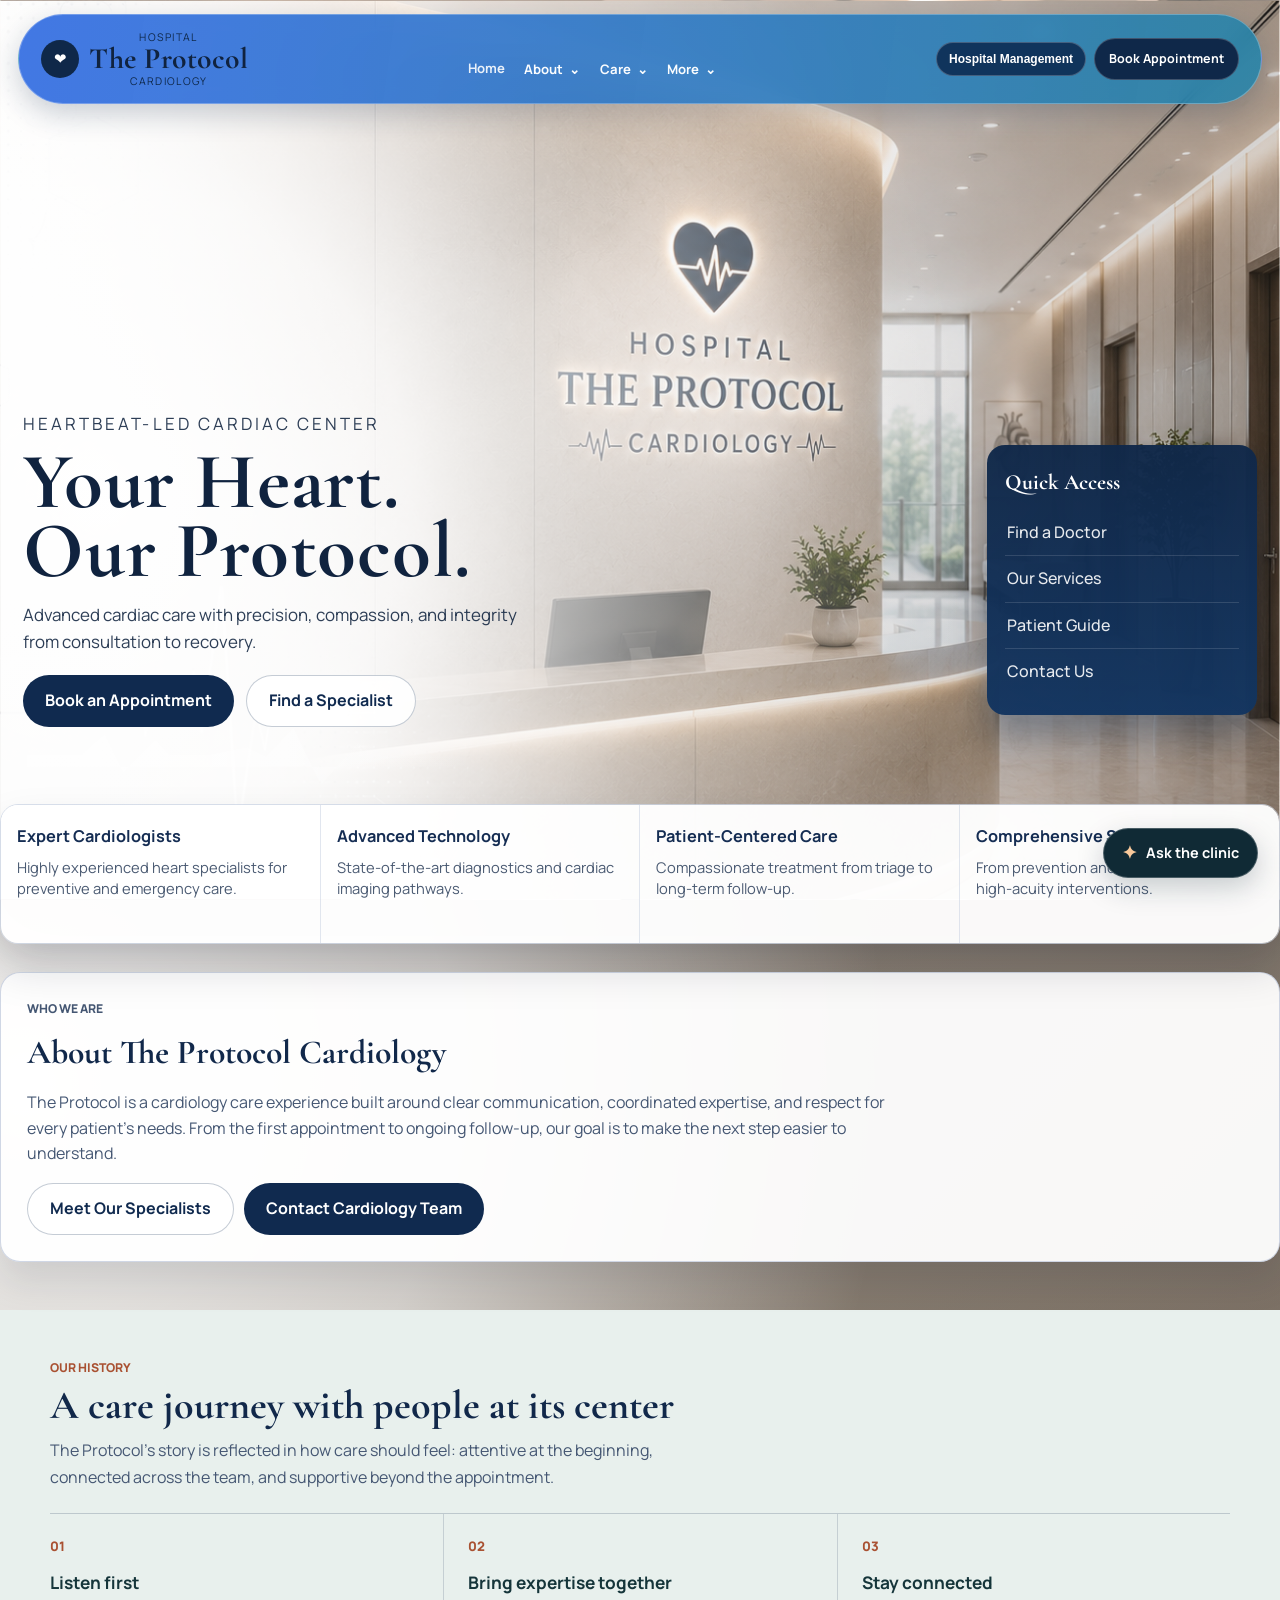
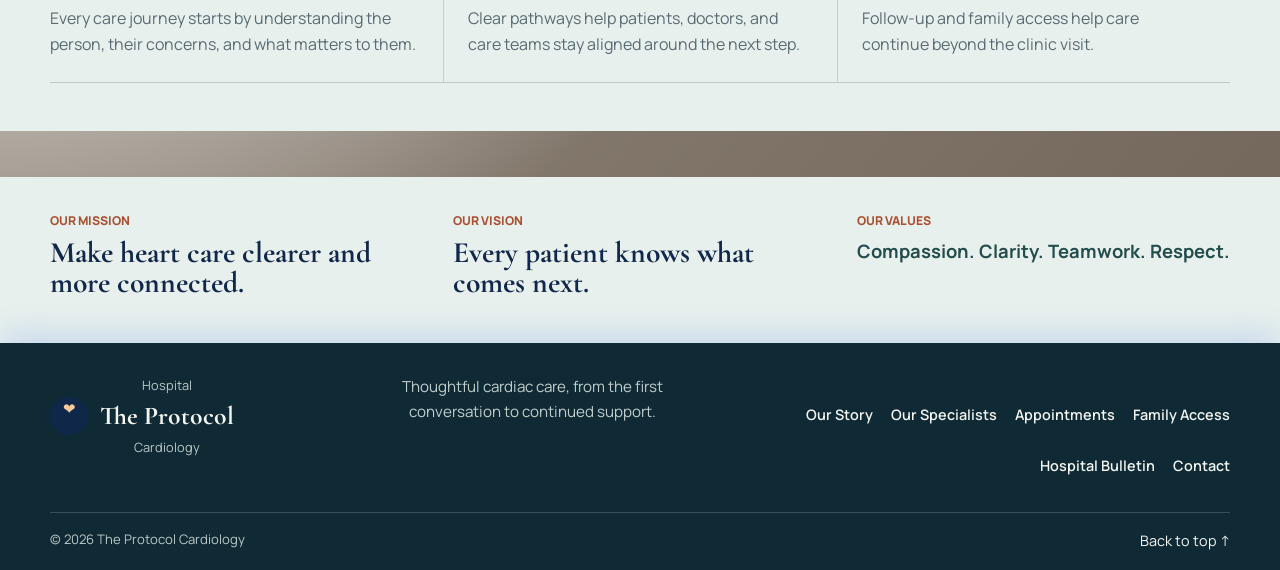
==== src/index.html @ 85d76e2d "Add color band to our history section" ====
<link rel="stylesheet" href="css/styles.css?v=history-band-20261017">
<!DOCTYPE html>
<html lang="en">
<head>
    <meta charset="UTF-8">
    <meta name="viewport" content="width=device-width, initial-scale=1.0">
    <title>The Protocol Hospital</title>
    <link rel="preconnect" href="https://fonts.googleapis.com">
    <link rel="preconnect" href="https://fonts.gstatic.com" crossorigin>
    <link href="https://fonts.googleapis.com/css2?family=Cormorant+Garamond:wght@500;600;700&family=Manrope:wght@400;500;600;700;800&display=swap" rel="stylesheet">
    <link rel="stylesheet" href="css/styles.css?v=compact-home-nav-20261010">
    <script>
        window.__APP_API_BASE__ = 'https://clinic-appoiment-production.up.railway.app/api';
    </script>
    <script src="js/runtime-config.js?v=memorial-popup-only-20260930" defer></script>
    <script src="js/auth.js?v=20260726c" defer></script>
    <script src="js/app.js?v=compact-home-nav-20261010" defer></script>
    <script src="js/faq-chat.js?v=20260928" defer></script>
</head>
<body class="homepage-protocol" id="home">
    <div class="protocol-stage">
        <header class="protocol-nav-shell">
            <div class="protocol-logo-block">
                <div class="protocol-logo-mark">&#10084;</div>
                <div class="protocol-logo-text">
                    <p>Hospital</p>
                    <h1>The Protocol</h1>
                    <span>Cardiology</span>
                </div>
            </div>

            <button class="protocol-menu-toggle" type="button" aria-expanded="false" aria-controls="protocol-primary-nav" aria-label="Open navigation menu">
                <span aria-hidden="true">☰</span>
                <span class="protocol-menu-toggle-label">Menu</span>
            </button>

            <nav id="protocol-primary-nav" class="protocol-top-nav" aria-label="Primary navigation">
                <a href="#home" class="active">Home</a>
                <details class="protocol-nav-group">
                    <summary>About</summary>
                    <div class="protocol-nav-menu">
                        <a href="#protocol-about">About Us</a>
                        <a href="#protocol-history">Our Story</a>
                    </div>
                </details>
                <details class="protocol-nav-group">
                    <summary>Care</summary>
                    <div class="protocol-nav-menu">
                        <a href="#protocol-services">Services</a>
                        <a href="pages/doctors.html">Specialists</a>
                        <a href="pages/appointments.html">Patient Guide</a>
                    </div>
                </details>
                <details class="protocol-nav-group">
                    <summary>More</summary>
                    <div class="protocol-nav-menu">
                        <a href="pages/family-access.html">Family Access</a>
                        <a href="pages/bulletin.html">Hospital Bulletin</a>
                        <a href="pages/organ-donors.html">Organ Donor Tribute</a>
                        <a href="pages/contact.html">Contact Us</a>
                    </div>
                </details>
            </nav>

            <div class="protocol-nav-actions">
                <button type="button" class="protocol-management-btn" data-open-management>Hospital Management</button>
                <a href="pages/appointments.html" class="protocol-appointment-btn">Book Appointment</a>
            </div>
        </header>

        <section class="protocol-hero-shell">
            <div class="protocol-hero-content">
                <p class="protocol-heartline">heartbeat-led cardiac center</p>
                <h2>Your Heart.<br>Our Protocol.</h2>
                <p>Advanced cardiac care with precision, compassion, and integrity from consultation to recovery.</p>
                <div class="protocol-hero-actions">
                    <a href="pages/appointments.html" class="protocol-cta-primary">Book an Appointment</a>
                    <a href="pages/doctors.html" class="protocol-cta-ghost">Find a Specialist</a>
                </div>
            </div>

            <aside class="protocol-quick-access">
                <h3>Quick Access</h3>
                <a href="pages/doctors.html">Find a Doctor</a>
                <a href="#protocol-services">Our Services</a>
                <a href="pages/appointments.html">Patient Guide</a>
                <a href="pages/contact.html">Contact Us</a>
            </aside>
        </section>

        <section id="protocol-services" class="protocol-feature-row">
            <article class="protocol-feature-card reveal-on-scroll" style="--reveal-delay: 0ms;">
                <h3>Expert Cardiologists</h3>
                <p>Highly experienced heart specialists for preventive and emergency care.</p>
            </article>
            <article class="protocol-feature-card reveal-on-scroll" style="--reveal-delay: 90ms;">
                <h3>Advanced Technology</h3>
                <p>State-of-the-art diagnostics and cardiac imaging pathways.</p>
            </article>
            <article class="protocol-feature-card reveal-on-scroll" style="--reveal-delay: 180ms;">
                <h3>Patient-Centered Care</h3>
                <p>Compassionate treatment from triage to long-term follow-up.</p>
            </article>
            <article class="protocol-feature-card reveal-on-scroll" style="--reveal-delay: 270ms;">
                <h3>Comprehensive Services</h3>
                <p>From prevention and clinic reviews to high-acuity interventions.</p>
            </article>
        </section>

        <section id="protocol-about" class="protocol-about-section">
            <div class="protocol-about-card reveal-on-scroll">
                <p class="protocol-section-kicker">Who we are</p>
                <h2>About The Protocol Cardiology</h2>
                <p>The Protocol is a cardiology care experience built around clear communication, coordinated expertise, and respect for every patient's needs. From the first appointment to ongoing follow-up, our goal is to make the next step easier to understand.</p>
                <div class="protocol-about-actions">
                    <a href="pages/doctors.html" class="protocol-cta-ghost">Meet Our Specialists</a>
                    <a href="pages/contact.html" class="protocol-cta-primary">Contact Cardiology Team</a>
                </div>
            </div>
        </section>

        <section id="protocol-history" class="protocol-history-section">
            <div class="protocol-section-heading">
                <p class="protocol-section-kicker">Our history</p>
                <h2>A care journey with people at its center</h2>
                <p>The Protocol's story is reflected in how care should feel: attentive at the beginning, connected across the team, and supportive beyond the appointment.</p>
            </div>
            <div class="protocol-history-grid">
                <article class="protocol-history-step reveal-on-scroll" style="--reveal-delay: 0ms;">
                    <span class="protocol-history-index">01</span>
                    <h3>Listen first</h3>
                    <p>Every care journey starts by understanding the person, their concerns, and what matters to them.</p>
                </article>
                <article class="protocol-history-step reveal-on-scroll" style="--reveal-delay: 100ms;">
                    <span class="protocol-history-index">02</span>
                    <h3>Bring expertise together</h3>
                    <p>Clear pathways help patients, doctors, and care teams stay aligned around the next step.</p>
                </article>
                <article class="protocol-history-step reveal-on-scroll" style="--reveal-delay: 200ms;">
                    <span class="protocol-history-index">03</span>
                    <h3>Stay connected</h3>
                    <p>Follow-up and family access help care continue beyond the clinic visit.</p>
                </article>
            </div>
        </section>

        <section class="protocol-values-section" aria-label="Our mission and values">
            <div class="protocol-value-block">
                <p class="protocol-section-kicker">Our mission</p>
                <h2>Make heart care clearer and more connected.</h2>
            </div>
            <div class="protocol-value-block">
                <p class="protocol-section-kicker">Our vision</p>
                <h2>Every patient knows what comes next.</h2>
            </div>
            <div class="protocol-value-block">
                <p class="protocol-section-kicker">Our values</p>
                <p>Compassion. Clarity. Teamwork. Respect.</p>
            </div>
        </section>

        <footer class="protocol-footer">
            <div class="protocol-footer-main">
                <div class="protocol-footer-brand">
                    <span class="protocol-logo-mark" aria-hidden="true">&#10084;</span>
                    <div>
                        <p>Hospital</p>
                        <strong>The Protocol</strong>
                        <span>Cardiology</span>
                    </div>
                </div>
                <p class="protocol-footer-note">Thoughtful cardiac care, from the first conversation to continued support.</p>
                <nav class="protocol-footer-links" aria-label="Footer navigation">
                    <a href="#protocol-history">Our Story</a>
                    <a href="pages/doctors.html">Our Specialists</a>
                    <a href="pages/appointments.html">Appointments</a>
                    <a href="pages/family-access.html">Family Access</a>
                    <a href="pages/bulletin.html">Hospital Bulletin</a>
                    <a href="pages/contact.html">Contact</a>
                </nav>
            </div>
            <div class="protocol-footer-bottom">
                <span>&copy; 2026 The Protocol Cardiology</span>
                <a href="#home">Back to top ↑</a>
            </div>
        </footer>

        <div id="management-modal" class="protocol-management-modal" aria-hidden="true">
            <div class="protocol-management-backdrop" data-close-management></div>
            <section class="protocol-management-panel" role="dialog" aria-modal="true" aria-labelledby="management-title">
                <button type="button" class="protocol-management-close" data-close-management aria-label="Close management login">×</button>
                <div class="login-box management-login-box">
                    <h2 id="management-title">Hospital Management Access</h2>
                    <p class="subtitle">Doctors, staff, and administrators can securely access the clinical command dashboard.</p>

                    <form id="loginForm">
                        <div class="form-group">
                            <label for="username">Username</label>
                            <input type="text" id="username" name="username" required>
                        </div>

                        <div class="form-group">
                            <label for="password">Password</label>
                            <input type="password" id="password" name="password" required>
                        </div>

                        <button type="submit" class="btn btn-primary">Login</button>
                        <div id="errorMessage" class="error-message"></div>
                    </form>

                    <div class="credentials-panel">
                        <p><strong>Default Credentials:</strong></p>
                        <ul>
                            <li><strong>Doctor:</strong> doctor1 / password123</li>
                            <li><strong>Staff:</strong> staff1 / password123</li>
                            <li><strong>Admin:</strong> admin / password123</li>
                            <li><strong>Patient:</strong> patient1 / password123</li>
                        </ul>
                    </div>

                </div>
            </section>
        </div>

        <div id="login-success-overlay" class="login-success-overlay">
            <div class="success-card">
                <div class="success-icon">✓</div>
                <h2 class="success-title">Success!</h2>
                <p class="success-subtitle">Preparing your dashboard...</p>
            </div>
        </div>
    </div>
    <div class="faq-chat" id="faq-chat">
        <section class="faq-chat-panel" id="faq-chat-panel" aria-label="The Protocol FAQ assistant" hidden>
            <header class="faq-chat-header">
                <div>
                    <p class="faq-chat-eyebrow">THE PROTOCOL</p>
                    <h2>Website assistant</h2>
                </div>
                <button class="faq-chat-close" type="button" aria-label="Close assistant">×</button>
            </header>
            <div class="faq-chat-messages" id="faq-chat-messages" role="log" aria-live="polite" aria-relevant="additions">
                <p class="faq-chat-message is-assistant">Hi, I can help with appointments, specialists, and Family Access. Please don't share personal or medical details here.</p>
            </div>
            <div class="faq-chat-suggestions" aria-label="Suggested questions">
                <button type="button" data-chat-suggestion="How do I book an appointment?">Book appointment</button>
                <button type="button" data-chat-suggestion="How do I create a family account?">Family Access</button>
            </div>
            <form class="faq-chat-form" id="faq-chat-form">
                <label class="visually-hidden" for="faq-chat-input">Ask a website question</label>
                <input id="faq-chat-input" name="message" type="text" maxlength="1200" placeholder="Ask a website question…" autocomplete="off" required>
                <button type="submit" aria-label="Send message">Send</button>
            </form>
            <p class="faq-chat-disclaimer">General website help only. Not medical advice.</p>
        </section>
        <button class="faq-chat-toggle" type="button" aria-expanded="false" aria-controls="faq-chat-panel">
            <span class="faq-chat-toggle-mark" aria-hidden="true">✦</span>
            <span>Ask the clinic</span>
        </button>
    </div>
</body>
</html>
---- src/css/styles.css ----
* {
    margin: 0;
    padding: 0;
    box-sizing: border-box;
}

:root {
    --primary-color: #2563eb;
    --secondary-color: #1d4ed8;
    --accent-color: #7c3aed;
    --light-gray: #f8fafc;
    --border-gray: #e2e8f0;
    --dark-gray: #334155;
    --text-dark: #0f172a;
    --text-light: #64748b;
    --surface: #ffffff;
    --shadow-sm: 0 14px 35px rgba(15, 23, 42, 0.06);
    --shadow-md: 0 24px 60px rgba(15, 23, 42, 0.10);
    --radius-lg: 20px;
    --radius-md: 14px;
}

body {
    font-family: -apple-system, BlinkMacSystemFont, 'Segoe UI', Roboto, Oxygen, Ubuntu, Cantarell, sans-serif;
    background:
        radial-gradient(circle at top left, rgba(37, 99, 235, 0.14), transparent 30%),
        radial-gradient(circle at bottom right, rgba(124, 58, 237, 0.10), transparent 24%),
        var(--light-gray);
    color: var(--text-dark);
    line-height: 1.6;
    min-height: 100vh;
}

header {
    background: linear-gradient(135deg, #2563eb 0%, #3b82f6 45%, #0f766e 100%);
    color: #ffffff;
    padding: 24px 0 20px;
    text-align: center;
    box-shadow: 0 10px 30px rgba(37, 99, 235, 0.16);
}

h1 {
    font-size: 2rem;
    font-weight: 700;
    letter-spacing: 0.5px;
}

nav {
    margin: 20px 0 0;
    display: flex;
    justify-content: center;
    gap: 24px;
    flex-wrap: wrap;
}

nav a {
    color: #ffffff;
    text-decoration: none;
    font-weight: 600;
    position: relative;
    transition: all 0.25s ease;
    padding: 8px 0;
}

nav a::after {
    content: '';
    position: absolute;
    bottom: 0;
    left: 0;
    width: 0;
    height: 2px;
    background: #ffffff;
    transition: width 0.25s ease;
}

nav a:hover {
    transform: translateY(-2px);
}

nav a:hover::after {
    width: 100%;
}

.container {
    width: 90%;
    max-width: 1200px;
    margin: 30px auto;
    overflow: hidden;
    flex: 1;
}

footer {
    text-align: center;
    padding: 22px 0;
    background: linear-gradient(135deg, #2563eb 0%, #3b82f6 45%, #0f766e 100%);
    color: #ffffff;
    margin-top: auto;
    box-shadow: 0 -10px 30px rgba(37, 99, 235, 0.16);
    font-size: 0.95rem;
}

.appointment-card,
.doctor-card,
.contact-form-section,
.info-card,
.hero,
.appointment-section {
    background: rgba(255, 255, 255, 0.96);
    border: 1px solid rgba(226, 232, 240, 0.9);
    border-radius: var(--radius-lg);
    box-shadow: var(--shadow-sm);
    backdrop-filter: blur(12px);
}

.appointment-card {
    padding: 20px;
    margin: 15px 0;
    transition: all 0.25s ease;
}

.appointment-card:hover,
.doctor-card:hover {
    box-shadow: 0 18px 40px rgba(15, 23, 42, 0.10);
    transform: translateY(-4px);
}

.button,
.btn,
.btn-primary {
    display: inline-flex;
    align-items: center;
    justify-content: center;
    background: linear-gradient(135deg, var(--primary-color) 0%, var(--accent-color) 100%);
    color: #ffffff;
    border: none;
    padding: 12px 24px;
    cursor: pointer;
    border-radius: 999px;
    font-weight: 700;
    font-size: 1rem;
    transition: all 0.25s ease;
    box-shadow: 0 12px 24px rgba(37, 99, 235, 0.22);
}

.button:hover,
.btn:hover,
.btn-primary:hover {
    transform: translateY(-2px);
    box-shadow: 0 16px 30px rgba(37, 99, 235, 0.28);
    filter: brightness(1.03);
}

.button:active,
.btn:active,
.btn-primary:active {
    transform: translateY(0);
}

.btn-small {
    padding: 8px 14px;
    font-size: 0.85rem;
    box-shadow: 0 8px 18px rgba(37, 99, 235, 0.16);
}

.btn-success {
    background: linear-gradient(135deg, #22c55e 0%, #16a34a 100%);
    box-shadow: 0 12px 24px rgba(34, 197, 94, 0.22);
}

.btn-success:hover {
    box-shadow: 0 16px 30px rgba(34, 197, 94, 0.28);
}

.severity-badge {
    display: inline-flex;
    align-items: center;
    justify-content: center;
    border-radius: 999px;
    padding: 6px 12px;
    font-size: 0.82rem;
    font-weight: 700;
    white-space: nowrap;
}

.severity-badge.severity-moderate {
    background: rgba(234, 179, 8, 0.14);
    color: #92400e;
}

/* Form Styling */
input, textarea, select {
    width: 100%;
    padding: 13px 14px;
    margin: 10px 0 0;
    border: 1px solid var(--border-gray);
    border-radius: 12px;
    background: #fff;
    font-family: inherit;
    font-size: 1rem;
    transition: all 0.25s ease;
}

input:focus, textarea:focus, select:focus {
    outline: none;
    border-color: var(--primary-color);
    box-shadow: 0 0 0 4px rgba(37, 99, 235, 0.12);
}

textarea {
    resize: vertical;
    min-height: 120px;
}

label {
    display: block;
    margin-top: 15px;
    font-weight: 700;
    color: var(--dark-gray);
}

/* Form Group Styling */
.form-group {
    margin-bottom: 18px;
}

.form-group label {
    margin-top: 0;
    margin-bottom: 8px;
}

/* Hero Section */
.hero {
    text-align: center;
    padding: 42px 24px;
    margin-bottom: 30px;
}

.hero h2 {
    font-size: 2.3rem;
    color: var(--primary-color);
    margin-bottom: 12px;
}

.hero p {
    font-size: 1.05rem;
    color: var(--text-light);
    margin-bottom: 25px;
}

/* Appointment Section */
.appointment-section {
    padding: 30px;
    margin-bottom: 30px;
}

.appointment-section h2 {
    color: var(--primary-color);
    margin-bottom: 18px;
    border-bottom: 2px solid rgba(37, 99, 235, 0.15);
    padding-bottom: 10px;
}

#appointments-container {
    display: grid;
    grid-template-columns: repeat(auto-fill, minmax(300px, 1fr));
    gap: 20px;
    margin-top: 20px;
}

.availability-panel {
    margin: 20px 0;
    padding: 20px;
    border: 1px solid rgba(15, 118, 110, 0.14);
    border-radius: 18px;
    background: linear-gradient(135deg, #f0fdfa, #ffffff);
}

.availability-heading {
    display: flex;
    align-items: start;
    justify-content: space-between;
    gap: 14px;
    margin-bottom: 14px;
}

.availability-heading h3 {
    margin: 3px 0 0;
    color: #15353a;
}

.availability-date-label {
    color: #0f766e;
    font-size: 0.8rem;
    font-weight: 800;
}

.availability-slots {
    display: grid;
    grid-template-columns: repeat(auto-fill, minmax(104px, 1fr));
    gap: 9px;
}

.availability-slot {
    display: grid;
    gap: 2px;
    padding: 10px 8px;
    border: 1px solid rgba(15, 118, 110, 0.2);
    border-radius: 12px;
    background: #ffffff;
    color: #15353a;
    cursor: pointer;
    font-weight: 800;
    transition: transform 0.22s ease, background-color 0.22s ease, border-color 0.22s ease, box-shadow 0.22s ease;
}

.availability-slot small {
    color: #0f766e;
    font-size: 0.68rem;
    font-weight: 700;
}

.availability-slot:hover,
.availability-slot.is-selected {
    border-color: #0f766e;
    background: #ccfbf1;
    box-shadow: 0 7px 16px rgba(15, 118, 110, 0.14);
    transform: translateY(-2px);
}

.availability-slot.is-booked {
    border-color: #e2e8f0;
    background: #f1f5f9;
    color: #94a3b8;
    cursor: not-allowed;
    opacity: 0.75;
}

.availability-slot.is-booked small {
    color: #94a3b8;
}

/* Doctors Grid */
.doctors-grid {
    display: grid;
    grid-template-columns: repeat(auto-fit, minmax(350px, 1fr));
    gap: 30px;
    margin-top: 30px;
}

/* Doctor Card */
.doctor-card {
    padding: 25px;
    transition: all 0.25s ease;
    border-top: 4px solid var(--primary-color);
}

.doctor-header {
    margin-bottom: 15px;
}

.doctor-card h3 {
    color: var(--text-dark);
    font-size: 1.4rem;
    margin-bottom: 8px;
}

.specialty {
    display: inline-block;
    background: linear-gradient(135deg, var(--primary-color) 0%, var(--accent-color) 100%);
    color: #ffffff;
    padding: 6px 12px;
    border-radius: 999px;
    font-size: 0.85rem;
    font-weight: 600;
}

.qualification {
    color: var(--primary-color);
    font-weight: 700;
    margin-top: 10px;
}

.experience {
    color: var(--text-light);
    font-size: 0.95rem;
}

.doctor-card .availability {
    color: var(--text-dark);
    margin: 15px 0;
    padding: 12px 14px;
    background: var(--surface-alt);
    border-radius: 12px;
}

.doctor-card .bio {
    color: var(--text-light);
    font-size: 0.95rem;
}

.featured-doctor {
    position: relative;
    overflow: hidden;
}

.doctor-media {
    margin: -25px -25px 18px;
    border-radius: 20px 20px 14px 14px;
    overflow: hidden;
    border-bottom: 1px solid rgba(226, 232, 240, 0.95);
}

.doctor-photo {
    display: block;
    width: 100%;
    height: 380px;
    object-fit: cover;
    object-position: center 25%;
    transition: transform 0.35s ease;
}

.doctor-photo-placeholder {
    display: grid;
    place-items: center;
    width: 100%;
    height: 260px;
    color: #f3f7fa;
    background: linear-gradient(135deg, #18364e, #477383);
    font-size: 2rem;
    font-weight: 800;
}

.doctor-email {
    margin: 8px 0;
    color: var(--text-light);
    font-size: 0.84rem;
    overflow-wrap: anywhere;
}

.doctor-email a {
    color: #286c78;
    text-decoration: none;
}

.doctor-email a:hover {
    text-decoration: underline;
}

.doctor-appointment-link[aria-disabled="true"] {
    cursor: not-allowed;
    opacity: 0.6;
    pointer-events: none;
}

.doctor-directory-message {
    grid-column: 1 / -1;
    color: var(--text-light);
}

.featured-doctor:hover .doctor-photo {
    transform: none;
}

.reveal-on-scroll {
    opacity: 0;
    transform: translateY(28px);
    transition: opacity 0.55s ease, transform 0.55s ease;
    transition-delay: var(--reveal-delay, 0ms);
}

.reveal-on-scroll.is-visible {
    opacity: 1;
    transform: translateY(0);
}

/* Contact Page Styling */
.contact-content {
    display: grid;
    grid-template-columns: 1fr 1fr;
    gap: 40px;
    margin-top: 30px;
}

.contact-form-section {
    padding: 30px;
}

.contact-form-section h2 {
    color: var(--primary-color);
    margin-bottom: 15px;
}

.contact-form-section p {
    color: var(--text-light);
    margin-bottom: 25px;
}

#contact-form {
    display: flex;
    flex-direction: column;
}

#contact-form .button {
    width: 100%;
    margin-top: 20px;
}

.contact-info-section {
    display: flex;
    flex-direction: column;
    gap: 20px;
}

.contact-info-section h2 {
    color: var(--primary-color);
    grid-column: 1 / -1;
}

.info-card {
    padding: 20px;
    border-left: 4px solid var(--primary-color);
}

.info-card h3 {
    color: var(--primary-color);
    margin-bottom: 10px;
    font-size: 1.1rem;
}

.info-card p {
    color: var(--text-light);
    line-height: 1.8;
}

/* Dashboard layout */
body.dashboard {
    min-height: 100vh;
    display: flex;
    background: radial-gradient(circle at top left, rgba(37, 99, 235, 0.14), transparent 25%),
                radial-gradient(circle at bottom right, rgba(124, 58, 237, 0.12), transparent 20%),
                linear-gradient(180deg, rgba(248, 250, 252, 1) 0%, rgba(236, 245, 255, 1) 100%);
}

.sidebar {
    width: 300px;
    min-width: 260px;
    padding: 32px 24px;
    background: linear-gradient(180deg, #ffffff 0%, #f3f7ff 100%);
    box-shadow: 12px 0 40px rgba(15, 23, 42, 0.06);
    border-right: 1px solid rgba(226, 232, 240, 0.9);
    display: flex;
    flex-direction: column;
    gap: 24px;
}

.sidebar h2 {
    font-size: 1.7rem;
    letter-spacing: 0.5px;
}

.user-info {
    background: rgba(37, 99, 235, 0.08);
    border: 1px solid rgba(37, 99, 235, 0.12);
    border-radius: 24px;
    padding: 18px 16px;
}

.user-info p {
    margin-bottom: 6px;
    color: var(--text-light);
}

.user-info strong {
    display: block;
    margin-bottom: 4px;
    font-size: 1.1rem;
    color: var(--text-dark);
}

nav ul {
    display: grid;
    gap: 12px;
    list-style: none;
    padding: 0;
    margin: 0;
}

nav li {
    border-radius: 18px;
    overflow: hidden;
}

.nav-link {
    display: block;
    padding: 14px 18px;
    color: var(--dark-gray);
    text-decoration: none;
    font-weight: 600;
    transition: all 0.25s ease;
    background: #ffffff;
    border: 1px solid rgba(226, 232, 240, 0.9);
}

.nav-link:hover,
.nav-link.active {
    background: linear-gradient(135deg, rgba(37, 99, 235, 0.12), rgba(124, 58, 237, 0.12));
    color: var(--primary-color);
}

.logout-btn {
    margin-top: auto;
    width: 100%;
    padding: 14px 18px;
    border: none;
    border-radius: 18px;
    background: #eab308;
    color: #0f172a;
    font-weight: 700;
    cursor: pointer;
    transition: transform 0.2s ease, box-shadow 0.2s ease;
}

.logout-btn:hover {
    transform: translateY(-2px);
    box-shadow: 0 12px 24px rgba(234, 179, 8, 0.2);
}

.main-content {
    flex: 1;
    padding: 32px 40px;
    overflow-x: hidden;
}

.dashboard-hero {
    margin-bottom: 32px;
}

.hero-card {
    background: linear-gradient(135deg, #ffffff 0%, #eef6ff 100%);
    border: 1px solid rgba(37, 99, 235, 0.1);
    border-radius: 32px;
    padding: 28px 30px;
    box-shadow: 0 24px 60px rgba(15, 23, 42, 0.06);
}

.hero-pill {
    display: inline-flex;
    align-items: center;
    gap: 8px;
    padding: 8px 14px;
    border-radius: 999px;
    background: rgba(37, 99, 235, 0.12);
    color: var(--primary-color);
    font-weight: 700;
    margin-bottom: 18px;
    font-size: 0.95rem;
}

#dashboard-welcome {
    font-size: 2.4rem;
    margin-bottom: 10px;
}

#dashboard-welcome-detail {
    font-size: 1.05rem;
    color: var(--text-light);
    max-width: 760px;
    line-height: 1.7;
}

.content-section {
    display: none;
    opacity: 0;
    transform: translateY(12px);
    transition: opacity 0.4s ease, transform 0.4s ease;
}

.content-section.active {
    display: block;
    opacity: 1;
    transform: translateY(0);
}

.card,
.stat-card,
.chat-container,
.patient-info-card {
    background: #ffffff;
    border-radius: 24px;
    padding: 26px;
    border: 1px solid rgba(226, 232, 240, 0.9);
    box-shadow: 0 18px 40px rgba(15, 23, 42, 0.05);
}

.grid {
    display: grid;
    grid-template-columns: repeat(auto-fit, minmax(220px, 1fr));
    gap: 20px;
    margin-bottom: 24px;
}

.stat-card {
    padding: 24px;
    min-height: 150px;
}

.stat-card h4 {
    margin-bottom: 12px;
    font-size: 1rem;
    color: var(--text-light);
}

.stat-card .number {
    font-size: 2.4rem;
    font-weight: 800;
    color: var(--text-dark);
}

.stat-card.success { background: rgba(22, 163, 74, 0.08); border-color: rgba(22, 163, 74, 0.16); }
.stat-card.info { background: rgba(8, 145, 178, 0.08); border-color: rgba(8, 145, 178, 0.16); }
.stat-card.warning { background: rgba(234, 88, 12, 0.08); border-color: rgba(234, 88, 12, 0.16); }
.stat-card.danger { background: rgba(220, 38, 38, 0.08); border-color: rgba(220, 38, 38, 0.16); }

.doctor-hr-trend-wrap {
    margin-top: 12px;
    padding: 10px 12px;
    border: 1px solid rgba(226, 232, 240, 0.95);
    border-radius: 14px;
    background: #ffffff;
}

.doctor-hr-trend-header {
    display: flex;
    justify-content: space-between;
    align-items: center;
    margin-bottom: 8px;
}

.doctor-rhythm-badge {
    display: inline-flex;
    align-items: center;
    padding: 4px 10px;
    border-radius: 999px;
    font-size: 0.78rem;
    font-weight: 700;
    border: 1px solid transparent;
}

.doctor-rhythm-badge.rhythm-normal {
    background: rgba(22, 163, 74, 0.12);
    color: #166534;
    border-color: rgba(22, 163, 74, 0.24);
}

.doctor-rhythm-badge.rhythm-tachy,
.doctor-rhythm-badge.rhythm-brady,
.doctor-rhythm-badge.rhythm-irregular {
    background: rgba(220, 38, 38, 0.12);
    color: #991b1b;
    border-color: rgba(220, 38, 38, 0.24);
}

.doctor-rhythm-badge.rhythm-unknown {
    background: rgba(148, 163, 184, 0.12);
    color: #475569;
    border-color: rgba(148, 163, 184, 0.24);
}

.doctor-hr-trend-chart {
    width: 100%;
    height: 92px;
    border: 1px solid #dbe5f2;
    border-radius: 10px;
    display: block;
}

.doctor-hr-trend-meta {
    margin-top: 8px;
    display: flex;
    justify-content: space-between;
    align-items: center;
}

.doctor-bpm-value {
    font-size: 0.95rem;
    font-weight: 700;
    color: #0f172a;
}

.doctor-hr-trend-chart .ecg-bg {
    fill: #fffefe;
}

.doctor-hr-trend-chart .grid-minor {
    stroke: rgba(244, 63, 94, 0.07);
    stroke-width: 0.8;
}

.doctor-hr-trend-chart .grid-major {
    stroke: rgba(244, 63, 94, 0.16);
    stroke-width: 1;
}

.doctor-hr-trend-chart .ecg-baseline {
    stroke: rgba(239, 68, 68, 0.35);
    stroke-width: 1;
}

.doctor-hr-trend-chart .ecg-wave {
    fill: none;
    stroke: #ef4444;
    stroke-width: 2.2;
    stroke-linecap: round;
    stroke-linejoin: round;
}

.header {
    display: flex;
    justify-content: space-between;
    gap: 20px;
    align-items: center;
    margin-bottom: 18px;
}

.header h1 {
    font-size: 1.8rem;
}

.header-right {
    display: flex;
    align-items: center;
    gap: 12px;
}

.form-grid {
    display: grid;
    grid-template-columns: repeat(2, minmax(0, 1fr));
    gap: 14px;
}

.form-grid .form-group {
    margin-bottom: 0;
}

.form-status {
    margin-top: 10px;
    font-size: 0.95rem;
    color: var(--text-light);
}

.patient-form .btn {
    margin-top: 10px;
}

.search-box input {
    width: 260px;
    border: 1px solid rgba(226, 232, 240, 0.9);
    border-radius: 16px;
    padding: 12px 16px;
    background: #f8fbff;
}

.chat-container {
    display: grid;
    gap: 18px;
}

.chat-header h3 {
    margin: 0;
}

.chat-messages {
    min-height: 260px;
    background: #f8fbff;
    border-radius: 20px;
    padding: 18px;
    overflow-y: auto;
        display: flex;
        flex-direction: column;
    }

    .chat-input {
        display: grid;
        grid-template-columns: 1fr auto;
        gap: 12px;
    }

    .chat-input input,
    .chat-input textarea {
        border-radius: 18px;
        border: 1px solid rgba(226, 232, 240, 0.9);
        padding: 12px 16px;
        width: 100%;
    }

    .chat-input button {
        border-radius: 18px;
    }

    .chat-bubble {
        max-width: 82%;
        padding: 14px 18px;
        margin-bottom: 12px;
        border-radius: 18px;
        display: inline-block;
        line-height: 1.4;
    }

    .chat-bubble.incoming {
        background: #eef6ff;
        align-self: flex-start;
    }

    .chat-bubble.outgoing {
        background: #d1fae5;
        align-self: flex-end;
    }

    .chat-sender {
        margin-bottom: 6px;
        font-size: 0.85rem;
        font-weight: 600;
        color: #334155;
    }

    .chat-time {
        margin-top: 6px;
        font-size: 0.75rem;
        color: #64748b;
    }

    .notification.danger {
        background: rgba(248, 113, 113, 0.1);
        border-color: rgba(239, 68, 68, 0.25);
    }

    .notification.warning {
        background: rgba(251, 191, 36, 0.1);
        border-color: rgba(234, 179, 8, 0.25);
    }

    .notification.info {
        background: rgba(56, 189, 248, 0.1);
        border-color: rgba(56, 189, 248, 0.25);
    }

    .modal {
        display: none;
        position: fixed;
        inset: 0;
        background: rgba(15, 23, 42, 0.55);
        align-items: center;
        justify-content: center;
        z-index: 1000;
    }

    .modal.show {
        display: flex;
    }

    .modal-content {
        background: #ffffff;
        border-radius: 24px;
        padding: 24px;
        width: min(100%, 560px);
        box-shadow: 0 24px 70px rgba(15, 23, 42, 0.12);
    }

    .modal-header {
        display: flex;
        justify-content: space-between;
        align-items: center;
        margin-bottom: 18px;
    }

    .modal-body {
        display: grid;
        gap: 18px;
    }

    .modal-footer {
        display: flex;
        justify-content: flex-end;
        gap: 12px;
        margin-top: 18px;
    }

    .modal-close {
        border: none;
        background: transparent;
        font-size: 1.5rem;
        cursor: pointer;
    }

    .code-blue-overlay {
        position: fixed;
        inset: 0;
        background: rgba(15, 23, 42, 0.88);
        display: none;
        align-items: center;
        justify-content: center;
        z-index: 1200;
        padding: 20px;
    }

    .code-blue-overlay.show {
        display: flex;
        animation: pulseOverlay 0.4s ease;
    }

    .code-blue-card {
        width: min(100%, 520px);
        background: linear-gradient(135deg, #7f1d1d, #dc2626);
        color: #fff;
        border-radius: 30px;
        padding: 28px;
        box-shadow: 0 24px 80px rgba(0, 0, 0, 0.35);
        text-align: center;
    }

    .code-blue-badge {
        display: inline-flex;
        align-items: center;
        justify-content: center;
        padding: 8px 14px;
        border-radius: 999px;
        background: rgba(255,255,255,0.2);
        font-weight: 800;
        letter-spacing: 0.16em;
        margin-bottom: 14px;
    }

    .code-blue-card h2 {
        font-size: 1.8rem;
        margin-bottom: 10px;
    }

    .code-blue-card p {
        font-size: 1rem;
        line-height: 1.7;
        margin-bottom: 16px;
    }

@keyframes pulseOverlay {
    0% { opacity: 0; transform: scale(0.97);} 
    100% { opacity: 1; transform: scale(1);} 
}

.patient-monitor-card {
    display: grid;
    gap: 16px;
}

.patient-monitor-head {
    display: flex;
    justify-content: space-between;
    gap: 12px;
    align-items: flex-start;
}

.patient-monitor-head h3 {
    margin-bottom: 4px;
}

.patient-alert-stack {
    display: grid;
    gap: 10px;
}

.patient-alert {
    border: 1px solid transparent;
    border-radius: 12px;
    padding: 10px 12px;
    display: grid;
    gap: 4px;
}

.patient-alert.warning {
    background: rgba(249, 115, 22, 0.12);
    border-color: rgba(249, 115, 22, 0.28);
    color: #9a3412;
}

.patient-alert.danger {
    background: rgba(220, 38, 38, 0.12);
    border-color: rgba(220, 38, 38, 0.32);
    color: #991b1b;
}

.patient-alert-ok {
    background: rgba(22, 163, 74, 0.12);
    border: 1px solid rgba(22, 163, 74, 0.28);
    color: #166534;
    border-radius: 12px;
    padding: 10px 12px;
    font-weight: 600;
}

.patient-hr-chart-wrap {
    border: 1px solid var(--border-gray);
    border-radius: 14px;
    background: #ffffff;
    padding: 12px;
}

.chart-header-row {
    display: flex;
    justify-content: space-between;
    align-items: center;
    gap: 12px;
    margin-bottom: 10px;
}

#patient-hr-chart {
    width: 100%;
    max-width: 100%;
    border-radius: 10px;
    border: 1px solid #e2e8f0;
}

.family-ecg-panel {
    border: 1px solid #e2e8f0;
    border-radius: 14px;
    background: #fff;
    padding: 16px;
}

.family-ecg-heading {
    display: flex;
    align-items: flex-start;
    justify-content: space-between;
    gap: 16px;
    margin-bottom: 14px;
}

.family-ecg-heading h4 {
    margin: 0 0 5px;
}

.family-ecg-heading p {
    margin: 0;
    color: var(--text-light);
}

.family-ecg-live-dot {
    width: 10px;
    height: 10px;
    flex: 0 0 auto;
    margin-top: 5px;
    border-radius: 50%;
    background: #16a34a;
    box-shadow: 0 0 0 4px rgba(22, 163, 74, 0.12);
}

.family-ecg-list {
    display: grid;
    gap: 8px;
}

.family-ecg-row {
    display: grid;
    grid-template-columns: minmax(0, 1fr);
    align-items: center;
    gap: 0;
    min-width: 0;
    padding: 0;
    border: 1px solid transparent;
    border-radius: 8px;
}

.family-ecg-row.is-current {
    border-color: #b7d8d1;
    background: #f1f8f6;
}

.family-ecg-label {
    display: grid;
    gap: 3px;
}

.family-ecg-label strong {
    color: #183b3d;
    font-size: 0.9rem;
}

.family-ecg-label span,
.family-ecg-note {
    color: #74817f;
    font-size: 0.76rem;
}

.family-ecg-trace {
    display: block;
    width: 100%;
    height: 48px;
    border: 1px solid rgba(220, 38, 38, 0.12);
    background-color: #fffdfd;
    background-image: linear-gradient(rgba(239, 68, 68, 0.08) 1px, transparent 1px), linear-gradient(90deg, rgba(239, 68, 68, 0.08) 1px, transparent 1px), linear-gradient(rgba(239, 68, 68, 0.14) 1px, transparent 1px), linear-gradient(90deg, rgba(239, 68, 68, 0.14) 1px, transparent 1px);
    background-size: 8px 8px, 8px 8px, 40px 40px, 40px 40px;
}

.family-ecg-trace path {
    fill: none;
    stroke: #ef4444;
    stroke-width: 1.8;
    stroke-linecap: round;
    stroke-linejoin: round;
}

.family-ecg-note {
    margin: 12px 0 0;
    line-height: 1.5;
}

.family-vitals-source {
    margin: 0 0 12px;
    padding: 9px 11px;
    border: 1px solid #e9c789;
    border-radius: 8px;
    background: #fff7e6;
    color: #74541d;
    font-size: 0.82rem;
    font-weight: 700;
    line-height: 1.5;
}

.family-ecg-no-signal {
    margin: 0;
    padding: 14px;
    color: #74817f;
    font-size: 0.84rem;
}

.family-urgent-alert-list {
    display: grid;
    gap: 12px;
    margin-bottom: 18px;
}

.family-hospital-alert {
    border: 1px solid #d58b27;
    border-left: 6px solid #b84332;
    border-radius: 8px;
    padding: 16px 18px;
    background: #fff6e8;
    color: #482c1f;
    box-shadow: 0 8px 22px rgba(72, 44, 31, 0.08);
}

.family-hospital-alert h2 {
    margin: 0 0 7px;
    color: #812c24;
    font-size: 1.1rem;
}

.family-hospital-alert p {
    margin: 0;
    line-height: 1.55;
}

.family-hospital-alert time {
    display: block;
    margin-top: 9px;
    color: #765d4c;
    font-size: 0.78rem;
}

.site-mourning-dialog {
    position: fixed;
    inset: 0;
    width: 100vw;
    height: 100dvh;
    max-width: none;
    max-height: none;
    margin: 0;
    padding: 0;
    overflow: hidden auto;
    border: 0;
    outline: none;
    border-radius: 0;
    background: #171819;
    color: #f2f0eb;
    box-shadow: none;
}

.site-mourning-dialog::backdrop {
    background: #171819;
}

.site-mourning-dialog[open] {
    animation: mourningDialogEnter 240ms ease-out both;
}

.site-mourning-dialog-frame {
    box-sizing: border-box;
    display: flex;
    flex-direction: column;
    justify-content: center;
    align-items: center;
    width: min(760px, 100%);
    min-height: 100%;
    margin: 0 auto;
    padding: clamp(32px, 8vh, 80px) clamp(24px, 7vw, 72px);
    text-align: center;
}

.site-mourning-dialog-frame::before,
.site-mourning-dialog-frame::after {
    display: block;
    width: 54px;
    height: 1px;
    margin: 0 auto 18px;
    background: #a89a87;
    content: '';
}

.site-mourning-dialog-kicker {
    margin: 0 0 10px;
    color: #c5b9a9;
    font-size: 0.72rem;
    font-weight: 800;
    text-transform: uppercase;
}

.site-mourning-dialog h2 {
    margin: 0;
    color: #f4f2ed;
    font-family: 'Cormorant Garamond', Georgia, serif;
    font-size: clamp(1.5rem, 3vw, 2rem);
    font-weight: 600;
    line-height: 1;
}

.site-mourning-dialog-notice {
    max-width: 360px;
    margin: 14px auto 18px;
    color: #d0ceca;
    font-size: 0.95rem;
    line-height: 1.7;
    white-space: pre-wrap;
}

.site-mourning-dialog-close {
    min-height: 44px;
    border: 1px solid #8f8b84;
    border-radius: 3px;
    padding: 0 24px;
    background: transparent;
    color: #f4f2ed;
    font: inherit;
    font-size: 0.84rem;
    font-weight: 700;
    cursor: pointer;
}

.site-mourning-dialog-close:hover {
    background: #303233;
}

@keyframes mourningDialogEnter {
    from { opacity: 0; }
    to { opacity: 1; }
}

@media (prefers-reduced-motion: reduce) {
    .site-mourning-dialog[open] { animation: none; }
}

@media (max-width: 600px) {
    .site-mourning-dialog-frame {
        padding: 28px 22px;
    }
}

.bulletin-main {
    padding-bottom: 48px;
}

.bulletin-feed {
    margin-top: 28px;
    padding: 26px 30px;
    border: 1px solid rgba(21, 53, 58, 0.12);
    border-radius: 8px;
    background: #fffdf8;
}

.bulletin-feed-heading,
.admin-bulletin-heading {
    display: flex;
    align-items: flex-start;
    justify-content: space-between;
    gap: 16px;
}

.bulletin-feed-heading h2 {
    margin: 0;
    color: #15353a;
    font-family: 'Cormorant Garamond', Georgia, serif;
    font-size: 2.35rem;
}

.bulletin-feed-heading > a {
    margin-top: 7px;
    color: #0f766e;
    font-weight: 700;
}

.bulletin-list {
    display: grid;
    margin-top: 12px;
}

.bulletin-item {
    padding: 22px 0;
    border-bottom: 1px solid #e1e8e4;
}

.bulletin-item:last-child {
    border-bottom: 0;
}

.bulletin-item-meta {
    display: flex;
    align-items: center;
    gap: 12px;
    margin-bottom: 8px;
    color: #74817f;
    font-size: 0.8rem;
}

.bulletin-category,
.bulletin-state {
    display: inline-flex;
    align-items: center;
    width: fit-content;
    border-radius: 999px;
    padding: 4px 9px;
    background: #e8f0ed;
    color: #234c4c;
    font-size: 0.73rem;
    font-weight: 800;
}

.bulletin-item h3 {
    margin: 0 0 8px;
    color: #15353a;
    font-size: 1.2rem;
}

.bulletin-item-content,
.admin-bulletin-content {
    margin: 0;
    color: #526662;
    line-height: 1.65;
    white-space: pre-wrap;
}

.bulletin-empty {
    margin: 18px 0 0;
    border-left: 3px solid #c56f43;
    padding: 14px 16px;
    background: #f7f3ec;
    color: #586765;
    line-height: 1.6;
}

.bulletin-empty.is-error {
    border-left-color: #b84332;
    color: #812c24;
}

.bulletin-footer {
    margin-top: 24px;
}

.bulletin-admin-form textarea {
    width: 100%;
    resize: vertical;
}

.bulletin-publish-toggle {
    display: inline-flex;
    align-items: center;
    gap: 9px;
    margin: 8px 0 14px;
    color: #40514f;
    font-weight: 700;
}

.bulletin-publish-toggle input {
    width: 18px;
    height: 18px;
    accent-color: #0f766e;
}

.bulletin-admin-actions {
    display: flex;
    flex-wrap: wrap;
    gap: 9px;
    margin-top: 10px;
}

.admin-bulletin-list {
    display: grid;
    gap: 12px;
}

.admin-bulletin-item {
    border: 1px solid #dce5e1;
    border-radius: 8px;
    padding: 16px;
    background: #fff;
}

.admin-bulletin-heading {
    align-items: center;
}

.admin-bulletin-heading h4 {
    margin: 0;
    color: #15353a;
}

.bulletin-state.is-published {
    background: #e8f5ed;
    color: #236240;
}

.bulletin-feed {
    margin: 30px 0 0;
    padding: 28px 30px;
    border: 1px solid rgba(21, 53, 58, 0.1);
    border-radius: 8px;
    background: #fffdf8;
}

.bulletin-feed-heading,
.admin-bulletin-heading {
    display: flex;
    align-items: flex-start;
    justify-content: space-between;
    gap: 18px;
}

.bulletin-feed-heading h2 {
    margin: 0;
    color: #15353a;
    font-family: 'Cormorant Garamond', Georgia, serif;
    font-size: 2.2rem;
}

.bulletin-feed-heading > a {
    color: #0f766e;
    font-weight: 700;
}

.bulletin-list {
    display: grid;
    margin-top: 10px;
}

.bulletin-item {
    padding: 22px 0;
    border-bottom: 1px solid #e1e8e4;
}

.bulletin-item:last-child {
    border-bottom: 0;
}

.bulletin-item-meta {
    display: flex;
    align-items: center;
    gap: 12px;
    margin-bottom: 8px;
    color: #74817f;
    font-size: 0.8rem;
}

.bulletin-category,
.bulletin-state {
    display: inline-flex;
    align-items: center;
    width: fit-content;
    border-radius: 999px;
    padding: 4px 9px;
    background: #e8f0ed;
    color: #234c4c;
    font-size: 0.73rem;
    font-weight: 800;
}

.bulletin-item h3 {
    margin: 0 0 8px;
    color: #15353a;
    font-size: 1.2rem;
}

.bulletin-item-content {
    margin: 0;
    color: #526662;
    line-height: 1.7;
    white-space: pre-wrap;
}

.bulletin-empty {
    margin: 18px 0 0;
    border-left: 3px solid #c56f43;
    padding: 14px 16px;
    background: #f7f3ec;
    color: #586765;
    line-height: 1.6;
}

.bulletin-empty.is-error {
    border-left-color: #b84332;
    color: #812c24;
}

.bulletin-footer {
    margin-top: 24px;
}

.bulletin-admin-form textarea {
    width: 100%;
    resize: vertical;
}

.bulletin-publish-toggle {
    display: inline-flex;
    align-items: center;
    gap: 9px;
    margin: 8px 0 14px;
    color: #40514f;
    font-weight: 700;
}

.bulletin-publish-toggle input {
    width: 18px;
    height: 18px;
    accent-color: #0f766e;
}

.bulletin-admin-actions {
    display: flex;
    flex-wrap: wrap;
    gap: 9px;
    margin-top: 10px;
}

.admin-bulletin-list {
    display: grid;
    gap: 12px;
}

.admin-bulletin-item {
    border: 1px solid #dce5e1;
    border-radius: 8px;
    padding: 16px;
    background: #fff;
}

.admin-bulletin-heading {
    align-items: center;
}

.admin-bulletin-heading h4 {
    margin: 0;
    color: #15353a;
}

.bulletin-state.is-published {
    background: #e8f5ed;
    color: #236240;
}

.admin-bulletin-content {
    margin: 10px 0 0;
    color: #526662;
    line-height: 1.55;
    white-space: pre-wrap;
}

.chart-legend-inline {
    margin-top: 10px;
    display: flex;
    flex-wrap: wrap;
    gap: 12px;
    font-size: 0.85rem;
    color: var(--text-light);
}

.chart-legend-inline span {
    display: inline-flex;
    align-items: center;
    gap: 6px;
}

.legend-dot {
    width: 10px;
    height: 10px;
    border-radius: 50%;
    display: inline-block;
}

.legend-dot.hr {
    background: #0f766e;
}

.legend-dot.safe {
    background: #16a34a;
}

.legend-dot.danger {
    background: #dc2626;
}

@media (max-width: 768px) {
    .patient-monitor-head {
        flex-direction: column;
    }

    .chart-header-row {
        flex-direction: column;
        align-items: flex-start;
    }

    .family-ecg-row {
        grid-template-columns: 1fr;
        gap: 6px;
    }
}

body.login-page {
    display: flex;
    align-items: center;
    justify-content: center;
    padding: 32px 20px;
    min-height: 100vh;
}

.login-container {
    width: min(100%, 1040px);
    position: relative;
}

.portal-shell {
    position: relative;
    z-index: 1;
    background: rgba(255, 255, 255, 0.96);
    border: 1px solid rgba(226, 232, 240, 0.95);
    border-radius: 32px;
    box-shadow: var(--shadow-md);
    backdrop-filter: blur(18px);
    overflow: hidden;
}

.portal-header {
    display: flex;
    justify-content: space-between;
    align-items: flex-start;
    gap: 16px;
    padding: 28px 30px 20px;
    border-bottom: 1px solid rgba(226, 232, 240, 0.9);
    background: linear-gradient(135deg, rgba(37, 99, 235, 0.06), rgba(124, 58, 237, 0.05));
}

.brand-block {
    display: flex;
    align-items: center;
    gap: 14px;
}

.brand-icon {
    width: 56px;
    height: 56px;
    border-radius: 50%;
    display: grid;
    place-items: center;
    background: linear-gradient(135deg, var(--primary-color), var(--accent-color));
    color: #fff;
    font-size: 1.6rem;
    box-shadow: 0 10px 24px rgba(37, 99, 235, 0.2);
}

.brand-block h1 {
    font-size: 1.6rem;
    margin-bottom: 2px;
    color: var(--text-dark);
}

.brand-block p {
    color: var(--text-light);
    font-size: 0.95rem;
}

.portal-tabs {
    display: flex;
    gap: 10px;
    flex-wrap: wrap;
}

.tab-btn {
    border: 1px solid var(--border-gray);
    background: #fff;
    color: var(--text-dark);
    font-weight: 700;
    padding: 10px 16px;
    border-radius: 999px;
    cursor: pointer;
    transition: all 0.25s ease;
}

.tab-btn.active {
    background: linear-gradient(135deg, var(--primary-color), var(--accent-color));
    color: #fff;
    border-color: transparent;
    box-shadow: 0 12px 24px rgba(37, 99, 235, 0.18);
}

.portal-content {
    padding: 28px 30px 30px;
}

.portal-panel {
    display: none;
}

.portal-panel.active {
    display: block;
    animation: fadeInPanel 0.35s ease;
}

.hero-grid {
    display: grid;
    grid-template-columns: 1.3fr 0.9fr;
    gap: 18px;
    margin-bottom: 18px;
}

.hero-card,
.feature-card,
.info-card,
.management-card {
    background: linear-gradient(135deg, rgba(37, 99, 235, 0.06), rgba(124, 58, 237, 0.05));
    border: 1px solid rgba(226, 232, 240, 0.9);
    border-radius: var(--radius-lg);
    box-shadow: var(--shadow-sm);
    padding: 22px;
}

.hero-card {
    background: linear-gradient(135deg, #f8fbff 0%, #eef6ff 100%);
}

.eyebrow {
    display: inline-block;
    margin-bottom: 10px;
    padding: 6px 12px;
    border-radius: 999px;
    background: rgba(37, 99, 235, 0.1);
    color: var(--primary-color);
    font-weight: 700;
    font-size: 0.78rem;
    text-transform: uppercase;
    letter-spacing: 0.12em;
}

.hero-card h2 {
    font-size: 1.4rem;
    margin-bottom: 10px;
    color: var(--text-dark);
}

.hero-card p {
    color: var(--text-light);
}

.hero-actions {
    display: flex;
    gap: 12px;
    flex-wrap: wrap;
    margin-top: 18px;
}

.btn-secondary {
    background: #fff;
    color: var(--primary-color);
    border: 1px solid rgba(37, 99, 235, 0.2);
    box-shadow: none;
}

.feature-stack {
    display: grid;
    gap: 12px;
}

.feature-card h3,
.info-card h3 {
    color: var(--primary-color);
    margin-bottom: 8px;
    font-size: 1.05rem;
}

    .content-sections {
        display: grid;
        gap: 16px;
        margin-top: 18px;
    }

    .content-section-card {
        background: rgba(255, 255, 255, 0.95);
        border: 1px solid rgba(226, 232, 240, 0.95);
        border-radius: 22px;
        padding: 20px 22px;
        box-shadow: var(--shadow-sm);
    }

    .section-heading {
        font-size: 1.1rem;
        font-weight: 800;
        color: var(--primary-color);
        margin-bottom: 10px;
    }

    .doctor-mini-grid {
        display: grid;
        grid-template-columns: repeat(3, minmax(0, 1fr));
        gap: 12px;
    }

    .doctor-mini-card,
    .review-card {
        background: linear-gradient(135deg, rgba(37, 99, 235, 0.08), rgba(124, 58, 237, 0.06));
        border: 1px solid rgba(226, 232, 240, 0.9);
        border-radius: 18px;
        padding: 16px;
    }

    .doctor-mini-card {
        transition: transform 0.28s ease, box-shadow 0.28s ease, border-color 0.28s ease;
    }

    .doctor-mini-card:hover {
        transform: translateY(-4px);
        border-color: rgba(37, 99, 235, 0.35);
        box-shadow: 0 14px 28px rgba(37, 99, 235, 0.16);
    }

    .doctor-mini-card h3 {
        font-size: 1rem;
        margin-bottom: 4px;
        color: var(--text-dark);
    }

    .doctor-mini-card p {
        color: var(--text-light);
    }

    .review-grid {
        display: grid;
        grid-template-columns: repeat(2, minmax(0, 1fr));
        gap: 12px;
    }

    .review-card p {
        color: var(--text-light);
        margin-bottom: 8px;
    }

    .info-card ul {
        padding-left: 18px;
        color: var(--text-light);
    }

    .info-card li {
        margin-bottom: 6px;
    }

.text-link {
    display: inline-block;
    margin-top: 10px;
    color: var(--primary-color);
    font-weight: 700;
    text-decoration: none;
}

.management-card {
    padding: 0;
    background: transparent;
    border: none;
    box-shadow: none;
}

.management-login-box {
    padding: 30px;
}

@keyframes fadeInPanel {
    from {
        opacity: 0;
        transform: translateY(8px);
    }
    to {
        opacity: 1;
        transform: translateY(0);
    }
}

.login-container::before,
.login-container::after {
    content: '';
    position: absolute;
    border-radius: 50%;
    filter: blur(14px);
    opacity: 0.75;
    z-index: 0;
}

.login-container::before {
    width: 200px;
    height: 200px;
    left: -64px;
    top: -64px;
    background: rgba(37, 99, 235, 0.2);
}

.login-container::after {
    width: 180px;
    height: 180px;
    right: -46px;
    bottom: -46px;
    background: rgba(124, 58, 237, 0.18);
}

.login-box {
    position: relative;
    z-index: 1;
    background: rgba(255, 255, 255, 0.98);
    border: 1px solid rgba(255, 255, 255, 0.85);
    border-radius: 32px;
    box-shadow: var(--shadow-md);
    padding: 42px 36px;
    backdrop-filter: blur(18px);
}

.login-box h1 {
    font-size: 2rem;
    margin-bottom: 8px;
    color: var(--primary-color);
}

.subtitle {
    font-size: 1rem;
    color: var(--text-light);
    margin-bottom: 26px;
}

.error-message {
    min-height: 22px;
    color: var(--danger-color);
    margin-top: 12px;
    font-size: 0.95rem;
}

body.homepage-protocol {
    margin: 0;
    min-height: 100vh;
    background: radial-gradient(circle at 2% 50%, rgba(255, 255, 255, 0.88), rgba(255, 255, 255, 0.62) 26%, rgba(255, 255, 255, 0) 52%),
                linear-gradient(112deg, rgba(41, 31, 25, 0.26), rgba(28, 24, 22, 0.3)),
                linear-gradient(135deg, #d7cec2 0%, #bbb1a3 40%, #928171 100%);
    color: #10233f;
    font-family: 'Manrope', 'Segoe UI', sans-serif;
    padding: 0;
}

html {
    scroll-behavior: smooth;
}

.protocol-stage {
    width: 100%;
    max-width: none;
    margin: 0 auto;
    border-radius: 0;
    overflow: hidden;
    position: relative;
    min-height: 100vh;
    animation: protocolFadeIn 0.75s ease both;
}

.protocol-nav-shell {
    display: grid;
    grid-template-columns: auto 1fr auto;
    gap: 26px;
    align-items: center;
    position: absolute;
    inset: 14px 18px auto 18px;
    z-index: 3;
    padding: 14px 22px;
    border-radius: 999px;
    border: 1px solid rgba(255, 255, 255, 0.28);
    background: linear-gradient(98deg, rgba(40, 101, 224, 0.88), rgba(33, 131, 170, 0.86));
    backdrop-filter: blur(10px);
    box-shadow: 0 10px 28px rgba(17, 39, 75, 0.22);
    animation: protocolSlideDown 0.65s ease both;
}

.protocol-logo-block {
    display: flex;
    align-items: center;
    gap: 10px;
    color: #0f2849;
}

.protocol-logo-mark {
    width: 38px;
    height: 38px;
    border-radius: 50%;
    background: #0f2849;
    color: #fff;
    display: grid;
    place-items: center;
    font-size: 0.92rem;
}

/* Dedicated donor-page logo treatment. */
.donor-page .donor-brand-mark {
    position: relative;
    display: grid;
    place-items: center;
    width: 34px;
    height: 34px;
    overflow: hidden;
    border-radius: 50%;
    background: #15353a;
    color: #f8c99b;
    font-size: 1.25rem;
    font-weight: 800;
}

.protocol-logo-text p,
.protocol-logo-text span {
    margin: 0;
    font-size: 0.66rem;
    letter-spacing: 0.12em;
    text-transform: uppercase;
}

.protocol-logo-text h1 {
    margin: 0;
    font-size: 1.85rem;
    line-height: 0.9;
    font-family: 'Cormorant Garamond', Georgia, serif;
    color: #10233f;
}

.protocol-top-nav {
    display: flex;
    justify-content: center;
    align-items: center;
    gap: 22px;
    flex-wrap: wrap;
}

.protocol-top-nav a {
    color: rgba(255, 255, 255, 0.98);
    text-decoration: none;
    font-weight: 600;
    font-size: 0.95rem;
    transition: opacity 0.2s ease, transform 0.2s ease;
}

.protocol-top-nav a.active,
.protocol-top-nav a:hover {
    opacity: 0.9;
    transform: translateY(-1px);
}

.protocol-appointment-btn {
    text-decoration: none;
    color: #fff;
    background: #0f2849;
    border: 1px solid rgba(255, 255, 255, 0.2);
    border-radius: 999px;
    padding: 11px 22px;
    font-weight: 700;
    transition: transform 0.25s ease, box-shadow 0.25s ease, filter 0.25s ease;
}

.protocol-appointment-btn:hover {
    transform: translateY(-2px);
    box-shadow: 0 14px 24px rgba(15, 40, 73, 0.35);
    filter: brightness(1.03);
}

.protocol-nav-actions {
    display: inline-flex;
    align-items: center;
    gap: 10px;
}

.protocol-management-btn {
    border: 1px solid rgba(255, 255, 255, 0.22);
    background: rgba(12, 42, 80, 0.88);
    color: #ffffff;
    border-radius: 999px;
    padding: 10px 16px;
    font-weight: 700;
    font-size: 0.86rem;
    cursor: pointer;
    transition: transform 0.25s ease, background-color 0.25s ease;
}

.protocol-management-btn:hover {
    transform: translateY(-1px);
    background: rgba(10, 34, 65, 0.95);
}

.protocol-hero-shell {
    min-height: 100vh;
    border-radius: 0;
    border: 1px solid rgba(255, 255, 255, 0.42);
    box-shadow: 0 30px 60px rgba(15, 23, 42, 0.22);
    position: relative;
    overflow: hidden;
    display: grid;
    grid-template-columns: minmax(0, 1fr) 270px;
    gap: 18px;
    align-items: end;
    padding: 142px 22px 172px;
    background-image: linear-gradient(114deg, rgba(255, 255, 255, 0.4) 0%, rgba(255, 255, 255, 0.14) 40%, rgba(35, 30, 27, 0.28) 100%),
                      url('../images/homepage-protocol-bg.png'),
                      url('../images/me-cap.png');
    background-size: auto, cover, cover;
    background-repeat: no-repeat;
    background-position: center, center, center;
    animation: protocolRise 0.8s ease both;
}

.protocol-hero-shell::before {
    content: '';
    position: absolute;
    inset: 0;
    background: radial-gradient(circle at 8% 55%, rgba(255, 255, 255, 0.98) 0%, rgba(255, 255, 255, 0.84) 24%, rgba(255, 255, 255, 0.38) 46%, rgba(255, 255, 255, 0) 68%);
    pointer-events: none;
    z-index: 0;
}

.protocol-hero-shell::after {
    content: '';
    position: absolute;
    left: 2%;
    bottom: 11%;
    width: 36%;
    height: 120px;
    background: linear-gradient(90deg,
        rgba(255, 255, 255, 0.86) 0%,
        rgba(255, 255, 255, 0.78) 7%,
        rgba(255, 255, 255, 0.9) 14%,
        rgba(255, 255, 255, 0.73) 21%,
        rgba(255, 255, 255, 0.88) 28%,
        rgba(255, 255, 255, 0.74) 35%,
        rgba(255, 255, 255, 0.9) 42%,
        rgba(255, 255, 255, 0.72) 49%,
        rgba(255, 255, 255, 0.85) 56%,
        rgba(255, 255, 255, 0.2) 70%,
        rgba(255, 255, 255, 0) 100%);
    clip-path: polygon(0% 62%, 12% 62%, 17% 45%, 21% 77%, 28% 50%, 31% 62%, 40% 62%, 48% 56%, 52% 64%, 58% 40%, 64% 87%, 72% 52%, 76% 63%, 84% 63%, 92% 63%, 100% 63%, 100% 72%, 0% 72%);
    opacity: 0.58;
    pointer-events: none;
    z-index: 1;
}

.protocol-hero-content {
    max-width: 560px;
    color: #10233f;
    position: relative;
    z-index: 2;
    animation: protocolSlideUp 0.9s ease both;
}

.protocol-heartline {
    text-transform: uppercase;
    letter-spacing: 0.18em;
    font-size: 0.72rem;
    margin-bottom: 10px;
    color: rgba(16, 35, 63, 0.74);
}

.protocol-hero-content h2 {
    margin: 0;
    font-family: 'Cormorant Garamond', Georgia, serif;
    font-size: clamp(2.6rem, 6.2vw, 5.2rem);
    line-height: 0.88;
    letter-spacing: 0.01em;
}

.protocol-hero-content p {
    margin-top: 14px;
    color: rgba(16, 35, 63, 0.88);
    font-size: 1.06rem;
    max-width: 500px;
}

.protocol-hero-actions {
    display: flex;
    gap: 12px;
    flex-wrap: wrap;
    margin-top: 20px;
}

.protocol-cta-primary,
.protocol-cta-ghost {
    text-decoration: none;
    display: inline-flex;
    align-items: center;
    justify-content: center;
    border-radius: 999px;
    padding: 12px 22px;
    font-weight: 700;
    transition: transform 0.25s ease, box-shadow 0.25s ease, background-color 0.25s ease;
}

.protocol-cta-primary:hover,
.protocol-cta-ghost:hover {
    transform: translateY(-2px);
}

.protocol-cta-primary {
    background: #102a4f;
    color: #ffffff;
}

.protocol-cta-ghost {
    border: 1px solid rgba(16, 42, 79, 0.24);
    background: rgba(255, 255, 255, 0.88);
    color: #102a4f;
}

.protocol-quick-access {
    background: linear-gradient(180deg, rgba(16, 40, 73, 0.97), rgba(19, 53, 96, 0.98));
    color: #ffffff;
    border-radius: 18px;
    padding: 20px 18px;
    box-shadow: 0 20px 35px rgba(16, 40, 73, 0.34);
    align-self: end;
    position: relative;
    z-index: 2;
    transition: transform 0.28s ease, box-shadow 0.28s ease;
    animation: protocolSlideUp 1s ease both;
    margin-bottom: 12px;
}

.protocol-quick-access:hover {
    transform: translateY(-4px);
    box-shadow: 0 26px 42px rgba(16, 40, 73, 0.4);
}

.protocol-quick-access h3 {
    margin: 0 0 10px;
    font-size: 1.35rem;
    font-family: 'Cormorant Garamond', Georgia, serif;
}

.protocol-quick-access a {
    display: block;
    color: rgba(255, 255, 255, 0.9);
    text-decoration: none;
    padding: 10px 2px;
    border-bottom: 1px solid rgba(255, 255, 255, 0.13);
    font-weight: 500;
    transition: color 0.2s ease, padding-left 0.2s ease;
}

.protocol-quick-access a:hover {
    color: #ffffff;
    padding-left: 8px;
}

.protocol-quick-access a:last-child {
    border-bottom: none;
}

.protocol-feature-row {
    margin-top: -96px;
    position: relative;
    z-index: 4;
    display: grid;
    grid-template-columns: repeat(4, minmax(0, 1fr));
    gap: 0;
    border-radius: 18px;
    overflow: hidden;
    border: 1px solid rgba(201, 211, 227, 0.74);
    box-shadow: 0 24px 44px rgba(16, 23, 38, 0.15);
}

.protocol-feature-card {
    background: rgba(255, 255, 255, 0.96);
    padding: 18px 16px;
    min-height: 138px;
    border-right: 1px solid rgba(201, 211, 227, 0.56);
    transition: transform 0.28s ease, box-shadow 0.28s ease;
}

.protocol-feature-card:hover {
    transform: translateY(-5px);
    box-shadow: 0 16px 24px rgba(15, 23, 42, 0.12);
}

.protocol-feature-card:last-child {
    border-right: none;
}

.protocol-feature-card h3 {
    margin-bottom: 8px;
    color: #152d53;
    font-size: 1.02rem;
}

.protocol-feature-card p {
    color: #4a5a72;
    font-size: 0.92rem;
    line-height: 1.45;
}

.protocol-stats-strip {
    margin-top: 20px;
    border-radius: 16px;
    overflow: hidden;
    background: linear-gradient(135deg, #0f2849, #152f56);
    color: #ffffff;
    display: grid;
    grid-template-columns: repeat(4, minmax(0, 1fr));
    animation: protocolSlideUp 1.05s ease both;
}

.protocol-stats-strip div {
    padding: 20px 16px;
    border-right: 1px solid rgba(255, 255, 255, 0.14);
}

.protocol-stats-strip div:last-child {
    border-right: none;
}

.protocol-stats-strip strong {
    display: block;
    font-size: 2rem;
    line-height: 1;
    font-family: 'Cormorant Garamond', Georgia, serif;
}

.protocol-stats-strip span {
    display: block;
    margin-top: 5px;
    color: rgba(255, 255, 255, 0.8);
}

.protocol-management-shell {
    margin-top: 26px;
    padding: 4px 0 8px;
}

.protocol-management-shell .management-login-box {
    background: rgba(255, 255, 255, 0.95);
    border: 1px solid rgba(197, 206, 223, 0.85);
    box-shadow: 0 20px 40px rgba(15, 23, 42, 0.12);
}

.protocol-management-shell h2 {
    color: #0f2849;
    margin-bottom: 6px;
}

.protocol-about-section {
    margin-top: 28px;
}

.protocol-about-card {
    background: rgba(255, 255, 255, 0.95);
    border: 1px solid rgba(197, 206, 223, 0.8);
    border-radius: 20px;
    box-shadow: 0 18px 36px rgba(15, 23, 42, 0.12);
    padding: 26px;
}

.protocol-about-card h2 {
    margin-bottom: 10px;
    color: #11284a;
    font-family: 'Cormorant Garamond', Georgia, serif;
    font-size: 2.1rem;
}

.protocol-about-card p {
    color: #455773;
    max-width: 900px;
}

.protocol-section-kicker {
    margin: 0 0 8px;
    color: #a95132;
    font-size: 0.76rem;
    font-weight: 800;
    text-transform: uppercase;
}

.protocol-history-section {
    width: 100%;
    margin: 48px 0 0;
    padding: 48px max(24px, calc((100% - 1180px) / 2));
    background: #e8f0ed;
}

.protocol-section-heading {
    max-width: 720px;
    margin-bottom: 22px;
}

.protocol-section-heading h2,
.protocol-value-block h2 {
    margin: 0 0 12px;
    color: #11284a;
    font-family: 'Cormorant Garamond', Georgia, serif;
    font-size: 2.5rem;
    line-height: 1;
}

.protocol-section-heading > p:last-child {
    max-width: 660px;
    color: #455773;
    line-height: 1.7;
}

.protocol-history-grid {
    display: grid;
    grid-template-columns: repeat(3, minmax(0, 1fr));
    border-top: 1px solid rgba(17, 40, 74, 0.2);
    border-bottom: 1px solid rgba(17, 40, 74, 0.2);
}

.protocol-history-step {
    min-width: 0;
    padding: 22px 24px 24px 0;
}

.protocol-history-step + .protocol-history-step {
    padding-left: 24px;
    border-left: 1px solid rgba(17, 40, 74, 0.16);
}

.protocol-history-index {
    display: inline-block;
    margin-bottom: 12px;
    color: #a95132;
    font-size: 0.82rem;
    font-weight: 800;
}

.protocol-history-step h3 {
    margin: 0 0 8px;
    color: #15353a;
    font-size: 1.08rem;
}

.protocol-history-step p {
    margin: 0;
    color: #596a72;
    line-height: 1.65;
}

.protocol-values-section {
    display: grid;
    grid-template-columns: repeat(3, minmax(0, 1fr));
    gap: 30px;
    margin-top: 46px;
    padding: 34px max(24px, calc((100% - 1180px) / 2));
    background: #e8f0ed;
}

.protocol-value-block {
    min-width: 0;
}

.protocol-value-block h2 {
    max-width: 340px;
    font-size: 1.85rem;
}

.protocol-value-block > p:last-child {
    margin: 0;
    color: #234c4c;
    font-size: 1.15rem;
    font-weight: 700;
    line-height: 1.5;
}

.protocol-footer {
    margin-top: 0;
    padding: 32px 24px 18px;
    background: #102a35;
    color: #f3f5f1;
}

.protocol-footer-main,
.protocol-footer-bottom {
    width: min(1180px, 100%);
    margin: 0 auto;
}

.protocol-footer-main {
    display: grid;
    grid-template-columns: minmax(180px, 0.8fr) minmax(220px, 1fr) minmax(280px, 1.2fr);
    gap: 28px;
    align-items: start;
    padding-bottom: 26px;
}

.protocol-footer-brand {
    display: flex;
    gap: 12px;
    align-items: center;
}

.protocol-footer-brand .protocol-logo-mark {
    color: #f8c99b;
}

.protocol-footer-brand p,
.protocol-footer-brand strong,
.protocol-footer-brand span {
    display: block;
    margin: 0;
}

.protocol-footer-brand p,
.protocol-footer-brand div > span {
    color: #b9c9c7;
    font-size: 0.8rem;
}

.protocol-footer-brand strong {
    font-family: 'Cormorant Garamond', Georgia, serif;
    font-size: 1.6rem;
}

.protocol-footer-note {
    max-width: 310px;
    margin: 0;
    color: #c0cecb;
    line-height: 1.6;
}

.protocol-footer-links {
    display: flex;
    justify-content: flex-end;
    gap: 12px 18px;
    flex-wrap: wrap;
}

.protocol-footer-links a,
.protocol-footer-bottom a {
    color: #f3f5f1;
    font-size: 0.9rem;
    text-decoration: none;
}

.protocol-footer-links a:hover,
.protocol-footer-bottom a:hover {
    color: #f8c99b;
}

.protocol-footer-bottom {
    display: flex;
    justify-content: space-between;
    gap: 16px;
    padding-top: 16px;
    border-top: 1px solid rgba(255, 255, 255, 0.17);
    color: #b9c9c7;
    font-size: 0.82rem;
}

.faq-chat {
    position: fixed;
    right: 22px;
    bottom: 22px;
    z-index: 75;
    display: grid;
    justify-items: end;
    gap: 12px;
    font-family: 'Manrope', 'Segoe UI', sans-serif;
}

.faq-chat[hidden] {
    display: none;
}

.faq-chat-panel[hidden] {
    display: none;
}

.faq-chat-panel {
    display: grid;
    grid-template-rows: auto minmax(100px, 1fr) auto auto auto auto;
    width: min(380px, calc(100vw - 32px));
    max-height: min(590px, calc(100dvh - 108px));
    overflow: hidden;
    border: 1px solid rgba(16, 42, 53, 0.16);
    border-radius: 14px;
    background: #fffdf8;
    box-shadow: 0 20px 55px rgba(16, 42, 53, 0.24);
}

.faq-chat-header {
    display: flex;
    align-items: center;
    justify-content: space-between;
    gap: 16px;
    padding: 16px 18px;
    background: #102a35;
    color: #f3f5f1;
}

.faq-chat-eyebrow {
    margin: 0 0 4px;
    color: #f8c99b;
    font-size: 0.66rem;
    font-weight: 800;
}

.faq-chat-header h2 {
    margin: 0;
    color: #fff;
    font-family: 'Cormorant Garamond', Georgia, serif;
    font-size: 1.55rem;
}

.faq-chat-close {
    width: 34px;
    height: 34px;
    border: 1px solid rgba(255, 255, 255, 0.3);
    border-radius: 50%;
    background: transparent;
    color: #fff;
    font-size: 1.35rem;
    cursor: pointer;
}

.faq-chat-messages {
    display: flex;
    flex-direction: column;
    gap: 10px;
    min-height: 180px;
    overflow-y: auto;
    padding: 16px;
}

.faq-chat-message {
    max-width: 88%;
    margin: 0;
    padding: 10px 12px;
    border-radius: 12px;
    color: #183b3d;
    font-size: 0.87rem;
    line-height: 1.55;
    white-space: pre-wrap;
    overflow-wrap: anywhere;
}

.faq-chat-message.is-assistant {
    align-self: flex-start;
    border: 1px solid #dce7e2;
    background: #edf4f0;
}

.faq-chat-message.is-visitor {
    align-self: flex-end;
    background: #15353a;
    color: #fff;
}

.faq-chat-consent {
    display: grid;
    gap: 10px;
    padding: 0 14px 12px;
}

.faq-chat-consent label {
    display: flex;
    align-items: flex-start;
    gap: 8px;
    color: #526662;
    font-size: 0.72rem;
    line-height: 1.45;
}

.faq-chat-consent input {
    width: 16px;
    height: 16px;
    flex: 0 0 16px;
    margin: 1px 0 0;
    accent-color: #0f766e;
}

.faq-chat-consent-error {
    margin: 0;
    color: #a12e2e;
    font-size: 0.74rem;
    font-weight: 700;
}

.faq-chat-suggestions {
    display: flex;
    gap: 7px;
    overflow-x: auto;
    padding: 0 14px 12px;
}

.faq-chat-suggestions button {
    flex: 0 0 auto;
    border: 1px solid #b9d2cb;
    border-radius: 999px;
    padding: 7px 10px;
    background: #f5faf7;
    color: #234c4c;
    font: inherit;
    font-size: 0.74rem;
    cursor: pointer;
}

.faq-chat-suggestions button:hover {
    background: #e8f0ed;
}

.faq-chat-form {
    display: grid;
    grid-template-columns: minmax(0, 1fr) auto;
    gap: 8px;
    padding: 12px 14px;
    border-top: 1px solid #e3e9e5;
}

.faq-chat-form input {
    min-width: 0;
    min-height: 42px;
    border: 1px solid #ccd8d4;
    border-radius: 8px;
    padding: 8px 10px;
    background: #fff;
    color: #183b3d;
    font: inherit;
    font-size: 0.84rem;
}

.faq-chat-form input:focus {
    border-color: #0f766e;
    outline: 3px solid rgba(15, 118, 110, 0.14);
}

.faq-chat-form button {
    min-width: 62px;
    border: 0;
    border-radius: 8px;
    padding: 0 12px;
    background: #15353a;
    color: #fff;
    font: inherit;
    font-size: 0.82rem;
    font-weight: 700;
    cursor: pointer;
}

.faq-chat-form button:disabled,
.faq-chat-form input:disabled {
    cursor: wait;
    opacity: 0.65;
}

.faq-chat-disclaimer {
    margin: 0;
    padding: 0 14px 12px;
    color: #74817f;
    font-size: 0.7rem;
}

.faq-chat-toggle {
    display: inline-flex;
    align-items: center;
    justify-content: center;
    gap: 9px;
    min-height: 50px;
    border: 1px solid rgba(255, 255, 255, 0.24);
    border-radius: 999px;
    padding: 0 18px;
    background: #102a35;
    color: #fff;
    box-shadow: 0 10px 28px rgba(16, 42, 53, 0.22);
    font: inherit;
    font-size: 0.9rem;
    font-weight: 700;
    cursor: pointer;
}

.faq-chat-toggle:hover {
    background: #183b3d;
}

.faq-chat-toggle-mark {
    color: #f8c99b;
    font-size: 1.15rem;
}

.visually-hidden {
    position: absolute;
    width: 1px;
    height: 1px;
    overflow: hidden;
    clip: rect(0, 0, 0, 0);
    white-space: nowrap;
    clip-path: inset(50%);
}

@media (max-width: 760px) {
    .protocol-history-section {
        padding: 36px 24px;
    }

    .protocol-history-grid,
    .protocol-values-section {
        grid-template-columns: 1fr;
    }

    .protocol-history-step,
    .protocol-history-step + .protocol-history-step {
        padding: 18px 0;
        border-left: 0;
    }

    .protocol-history-step + .protocol-history-step {
        border-top: 1px solid rgba(17, 40, 74, 0.16);
    }

    .protocol-values-section {
        gap: 24px;
        padding: 30px 24px;
    }

    .protocol-footer-main {
        grid-template-columns: 1fr;
        gap: 20px;
    }

    .protocol-footer-links {
        justify-content: flex-start;
    }

    .faq-chat {
        right: 14px;
        bottom: 14px;
    }

    .faq-chat-panel {
        max-height: min(560px, calc(100dvh - 84px));
    }

    .bulletin-feed {
        padding: 22px 18px;
    }

    .bulletin-feed-heading {
        flex-direction: column;
        gap: 8px;
    }
}

@media (max-width: 420px) {
    .protocol-history-section {
        padding: 32px 16px;
    }

    .protocol-section-heading h2,
    .protocol-value-block h2 {
        font-size: 2rem;
    }

    .protocol-footer-bottom {
        align-items: flex-start;
        flex-direction: column;
    }
}

.protocol-family-access {
    padding: 32px 24px 8px;
}

.protocol-family-access-inner {
    max-width: 1180px;
    margin: 0 auto;
    display: grid;
    grid-template-columns: 1.05fr 1.2fr;
    gap: 28px;
    align-items: center;
    background: linear-gradient(135deg, rgba(216, 234, 236, 0.9), rgba(255, 255, 255, 0.96));
    border: 1px solid rgba(21, 53, 58, 0.1);
    border-radius: 26px;
    padding: 28px;
    box-shadow: 0 24px 60px rgba(15, 23, 42, 0.08);
}

.protocol-family-copy h2 {
    margin: 8px 0 12px;
    font-size: clamp(2rem, 3vw, 3rem);
    color: #15353a;
    font-family: 'Cormorant Garamond', Georgia, serif;
}

.protocol-family-copy p {
    color: #455773;
    font-size: 1.02rem;
    line-height: 1.7;
}

.protocol-family-box {
    margin: 0;
    padding: 20px 22px;
}

.protocol-about-actions {
    margin-top: 16px;
    display: flex;
    gap: 10px;
    flex-wrap: wrap;
}

@media (max-width: 860px) {
    .protocol-family-access-inner {
        grid-template-columns: 1fr;
        padding: 22px 18px;
    }
}

.protocol-management-modal {
    position: fixed;
    inset: 0;
    z-index: 60;
    display: none;
    overflow-y: auto;
    padding: 28px 0;
}

.protocol-management-modal.open {
    display: block;
}

.protocol-management-backdrop {
    position: fixed;
    inset: 0;
    background: rgba(7, 18, 34, 0.62);
    backdrop-filter: blur(4px);
}

.protocol-management-panel {
    position: relative;
    width: min(94vw, 620px);
    max-height: calc(100vh - 56px);
    margin: 0 auto;
    z-index: 1;
    overflow-y: auto;
    -webkit-overflow-scrolling: touch;
    animation: protocolSlideUp 0.3s ease both;
}

.protocol-management-close {
    position: absolute;
    top: 12px;
    right: 12px;
    width: 34px;
    height: 34px;
    border: none;
    border-radius: 50%;
    background: rgba(15, 40, 73, 0.08);
    color: #0f2849;
    font-size: 1.4rem;
    line-height: 1;
    cursor: pointer;
}

@keyframes protocolFadeIn {
    from {
        opacity: 0;
    }
    to {
        opacity: 1;
    }
}

@keyframes protocolSlideDown {
    from {
        opacity: 0;
        transform: translateY(-14px);
    }
    to {
        opacity: 1;
        transform: translateY(0);
    }
}

@keyframes protocolSlideUp {
    from {
        opacity: 0;
        transform: translateY(16px);
    }
    to {
        opacity: 1;
        transform: translateY(0);
    }
}

@keyframes protocolRise {
    from {
        opacity: 0;
        transform: translateY(14px) scale(0.995);
    }
    to {
        opacity: 1;
        transform: translateY(0) scale(1);
    }
}

@media (max-width: 1100px) {
    body.homepage-protocol {
        padding: 0;
    }

    .protocol-nav-shell {
        grid-template-columns: 1fr;
        gap: 12px;
        justify-items: start;
        position: static;
        padding: 18px;
        border-radius: 20px;
        background: linear-gradient(98deg, rgba(34, 93, 206, 0.9), rgba(23, 116, 151, 0.88));
    }

    .protocol-logo-block,
    .protocol-logo-text h1,
    .protocol-logo-text p,
    .protocol-logo-text span {
        color: #ffffff;
    }

    .protocol-logo-mark {
        background: #ffffff;
        color: #0f2849;
    }

    .protocol-nav-actions {
        width: 100%;
        justify-content: flex-start;
        flex-wrap: wrap;
    }

    .protocol-management-btn,
    .protocol-appointment-btn {
        font-size: 0.84rem;
    }

    .protocol-hero-shell {
        border-radius: 0;
        grid-template-columns: 1fr;
        padding-top: 34px;
        padding-bottom: 34px;
        min-height: 100vh;
        background-position: center, center, center;
    }

    .protocol-feature-row {
        margin-top: 20px;
        grid-template-columns: repeat(2, minmax(0, 1fr));
        border-radius: 14px;
    }

    .protocol-feature-card:nth-child(2n) {
        border-right: none;
    }
}

@media (max-width: 700px) {
    .protocol-top-nav {
        gap: 12px;
    }

    .protocol-top-nav a {
        font-size: 0.88rem;
    }

    .protocol-hero-content h2 {
        font-size: clamp(2.2rem, 12vw, 3.1rem);
    }

    .protocol-hero-shell {
        min-height: 100vh;
        background-position: center, center, center;
        padding-top: 26px;
        padding-bottom: 28px;
    }

    .protocol-hero-shell::before {
        background: radial-gradient(circle at 16% 54%, rgba(255, 255, 255, 0.96) 0%, rgba(255, 255, 255, 0.78) 30%, rgba(255, 255, 255, 0.3) 54%, rgba(255, 255, 255, 0) 76%);
    }

    .protocol-feature-row,
    .protocol-stats-strip {
        grid-template-columns: 1fr;
    }

    .protocol-management-panel {
        margin-top: 5vh;
    }

    .protocol-feature-card {
        border-right: none;
        border-bottom: 1px solid rgba(201, 211, 227, 0.56);
    }

    .protocol-feature-card:last-child {
        border-bottom: none;
    }

    .protocol-stats-strip div {
        border-right: none;
        border-bottom: 1px solid rgba(255, 255, 255, 0.12);
    }

    .protocol-stats-strip div:last-child {
        border-bottom: none;
    }
}

@media (prefers-reduced-motion: reduce) {
    *, *::before, *::after {
        animation: none !important;
        transition: none !important;
        scroll-behavior: auto !important;
    }
}

.credentials-panel {
    margin-top: 28px;
    padding: 18px 20px;
    border-radius: 22px;
    background: linear-gradient(135deg, rgba(37, 99, 235, 0.08), rgba(124, 58, 237, 0.08));
    border: 1px solid rgba(37, 99, 235, 0.12);
    font-size: 0.95rem;
}

.credentials-panel ul {
    padding-left: 18px;
}

.credentials-panel li {
    margin-bottom: 6px;
}

.login-success-overlay {
    position: absolute;
    inset: 0;
    display: flex;
    align-items: center;
    justify-content: center;
    background: rgba(15, 23, 42, 0.72);
    border-radius: 32px;
    opacity: 0;
    pointer-events: none;
    transition: opacity 0.3s ease;
}

.organ-tribute-section {
    margin: 0 auto 42px;
    padding: 34px;
    border: 1px solid rgba(15, 118, 110, 0.18);
    border-radius: 24px;
    background: linear-gradient(135deg, #f0fdfa, #ffffff 52%, #fff7ed);
    box-shadow: 0 20px 45px rgba(15, 23, 42, 0.08);
}

.organ-tribute-heading {
    max-width: 620px;
    margin-bottom: 26px;
}

.eyebrow {
    margin: 0 0 7px;
    color: #0f766e;
    font-size: 0.75rem;
    font-weight: 800;
    letter-spacing: 0.12em;
    text-transform: uppercase;
}

.organ-tribute-heading h2,
.tribute-wall-header h3 {
    margin: 0 0 8px;
    color: #12343b;
}

.organ-tribute-heading > p:last-child {
    margin: 0;
    color: #52656a;
}

.organ-tribute-layout {
    display: grid;
    grid-template-columns: minmax(260px, 0.8fr) minmax(300px, 1.2fr);
    gap: 26px;
    align-items: start;
}

.organ-donor-form,
.organ-tribute-wall {
    padding: 24px;
    border-radius: 18px;
    background: rgba(255, 255, 255, 0.78);
    border: 1px solid rgba(15, 118, 110, 0.12);
}

.organ-donor-form h3,
.organ-tribute-wall h3 {
    margin-top: 0;
    color: #12343b;
}

.organ-donor-form label span {
    color: #789096;
    font-weight: 400;
}

.organ-donor-form textarea {
    min-height: 84px;
    resize: vertical;
}

.organ-donor-form button:disabled {
    opacity: 0.6;
    cursor: wait;
}

.tribute-wall-header {
    display: flex;
    align-items: start;
    justify-content: space-between;
    gap: 16px;
    margin-bottom: 18px;
}

.tribute-count {
    padding: 7px 10px;
    border-radius: 999px;
    background: #ccfbf1;
    color: #115e59;
    font-size: 0.78rem;
    font-weight: 800;
    white-space: nowrap;
}

.organ-donor-list {
    display: grid;
    gap: 12px;
    max-height: 430px;
    overflow-y: auto;
    padding-right: 4px;
}

.organ-donor-card {
    position: relative;
    display: grid;
    grid-template-columns: 38px 1fr;
    gap: 13px;
    overflow: hidden;
    padding: 16px;
    border: 1px solid rgba(15, 118, 110, 0.16);
    border-radius: 18px;
    background: #ffffff;
    transition: transform 0.3s ease, box-shadow 0.3s ease, border-color 0.3s ease;
}

.organ-donor-card:hover {
    border-color: rgba(15, 118, 110, 0.28);
    box-shadow: 0 12px 24px rgba(21, 53, 58, 0.08);
    transform: translateY(-3px);
}

.donor-aura {
    position: absolute;
    top: -34px;
    right: -18px;
    width: 110px;
    height: 110px;
    border-radius: 50%;
    background: rgba(251, 146, 60, 0.12);
    animation: donorGlow 3.4s ease-in-out infinite;
    pointer-events: none;
}

.donor-mark {
    position: relative;
    display: grid;
    place-items: center;
    width: 38px;
    height: 38px;
    border-radius: 50%;
    background: #0f766e;
    color: #ffffff;
    font-size: 1.35rem;
    font-weight: 800;
    box-shadow: 0 0 0 0 rgba(15, 118, 110, 0.3);
    animation: donorPulse 2.6s ease-out infinite;
}

.donor-name {
    position: relative;
    margin: 0;
    color: #12343b;
    animation: donorNameShimmer 4s ease-in-out infinite;
}

.donor-type,
.donor-quote {
    position: relative;
    margin: 4px 0 0;
    color: #62777b;
    font-size: 0.88rem;
}

.donor-quote {
    color: #31565a;
    font-style: italic;
}

@keyframes donorPulse {
    0%, 100% { box-shadow: 0 0 0 0 rgba(15, 118, 110, 0.28); }
    50% { box-shadow: 0 0 0 9px rgba(15, 118, 110, 0); }
}

@keyframes donorGlow {
    0%, 100% { opacity: 0.45; transform: scale(0.9); }
    50% { opacity: 0.9; transform: scale(1.12); }
}

@keyframes donorNameShimmer {
    0%, 100% { color: #12343b; }
    50% { color: #0f766e; }
}

.donor-page {
    min-height: 100vh;
    margin: 0;
    background: #f7f6f1;
    color: #15353a;
}

.donor-nav {
    width: 100%;
    max-width: none;
    min-height: 84px;
    margin: 0;
    border-bottom: 1px solid rgba(21, 53, 58, 0.08);
    background: rgba(247, 246, 241, 0.94);
    box-shadow: 0 8px 30px rgba(21, 53, 58, 0.06);
    box-sizing: border-box;
    backdrop-filter: blur(14px);
    -webkit-backdrop-filter: blur(14px);
}

.donor-page .donor-nav {
    display: flex;
    align-items: center;
    justify-content: space-between;
    gap: 24px;
    padding: 18px clamp(22px, 5vw, 76px);
}

.donor-brand {
    display: inline-flex;
    align-items: center;
    gap: 11px;
    color: #15353a;
    text-decoration: none;
}

.donor-brand-mark .logo-cross {
    background: #f8c99b;
    transform: scale(0.78);
}

.donor-brand-mark .logo-cross::after {
    background: #f8c99b;
}

.donor-brand-mark .logo-pulse {
    bottom: 5px;
    border-color: rgba(248, 201, 155, 0.85);
    transform: scale(0.72);
}

.button,
.protocol-management-btn,
.protocol-appointment-btn,
.donor-submit-button,
.card,
.info-card,
.appointment-card,
.doctor-card,
.protocol-feature-card {
    transition: transform 0.35s cubic-bezier(0.22, 1, 0.36, 1), box-shadow 0.35s ease, color 0.25s ease, background-color 0.25s ease, border-color 0.25s ease;
}

.button:hover,
.protocol-management-btn:hover,
.protocol-appointment-btn:hover,
.donor-submit-button:hover {
    transform: translateY(-2px);
}

.card:hover,
.info-card:hover,
.appointment-card:hover,
.doctor-card:hover,
.protocol-feature-card:hover {
    transform: translateY(-4px);
}

.donor-brand small,
.donor-brand strong {
    display: block;
}

.donor-brand small {
    color: #7d8e8c;
    font-size: 0.65rem;
    letter-spacing: 0.15em;
    text-transform: uppercase;
}

.donor-brand strong {
    font-family: 'Cormorant Garamond', Georgia, serif;
    font-size: 1.35rem;
}

.donor-nav nav {
    display: flex;
    flex-wrap: wrap;
    gap: 22px;
}

.donor-nav nav a {
    color: #607573;
    font-size: 0.78rem;
    font-weight: 700;
    text-decoration: none;
    transition: color 0.25s ease, transform 0.25s ease;
}

.donor-nav nav a:hover {
    color: #c56f43;
    transform: translateY(-1px);
}

.donor-main {
    width: 100%;
    max-width: none;
    margin: 0 auto;
    padding: 0 0 72px;
}

.donor-hero {
    position: relative;
    display: grid;
    grid-template-columns: 1fr 0.85fr;
    min-height: calc(100vh - 84px);
    overflow: hidden;
    border-radius: 0;
    background: #15353a;
}

.donor-hero::after {
    position: absolute;
    right: 0;
    bottom: 0;
    width: 48%;
    height: 100%;
    background: linear-gradient(120deg, transparent, rgba(248, 201, 155, 0.1));
    content: '';
    pointer-events: none;
}

.donor-hero-copy {
    position: relative;
    z-index: 1;
    align-self: center;
    max-width: 760px;
    padding: clamp(46px, 8vw, 120px) clamp(30px, 8vw, 130px);
}

.donor-kicker {
    margin: 0 0 18px;
    color: #f8c99b;
    font-size: 0.73rem;
    font-weight: 800;
    letter-spacing: 0.2em;
    text-transform: uppercase;
}

.donor-hero h1 {
    margin: 0;
    color: #f8f5ec;
    font-family: 'Cormorant Garamond', Georgia, serif;
    font-size: clamp(3.6rem, 7vw, 6.8rem);
    font-weight: 600;
    line-height: 0.82;
}

.donor-hero h1 em {
    color: #f8c99b;
    font-style: italic;
}

.donor-hero-text {
    max-width: 450px;
    margin: 26px 0 30px;
    color: #bdd0cd;
    font-size: 0.98rem;
    line-height: 1.7;
}

.donor-hero-link {
    display: inline-flex;
    align-items: center;
    gap: 12px;
    color: #f8f5ec;
    font-size: 0.82rem;
    font-weight: 800;
    text-decoration: none;
}

.donor-hero-link span {
    color: #f8c99b;
    font-size: 1.2rem;
}

.donor-orbit {
    position: relative;
    min-height: 390px;
}

.donor-orbit-ring {
    position: absolute;
    top: 50%;
    left: 50%;
    border: 1px solid rgba(248, 201, 155, 0.42);
    border-radius: 50%;
    transform: translate(-50%, -50%) rotate(-22deg);
}

.donor-orbit-ring-one {
    width: 280px;
    height: 420px;
    animation: donorOrbit 11s linear infinite;
}

.donor-orbit-ring-two {
    width: 405px;
    height: 220px;
    border-color: rgba(189, 208, 205, 0.26);
    transform: translate(-50%, -50%) rotate(28deg);
    animation: donorOrbitReverse 14s linear infinite;
}

.donor-heart {
    position: absolute;
    top: 50%;
    left: 50%;
    display: grid;
    place-items: center;
    width: 92px;
    height: 92px;
    border: 1px solid rgba(248, 201, 155, 0.65);
    border-radius: 50%;
    color: #f8c99b;
    font-size: 3.5rem;
    font-weight: 700;
    transform: translate(-50%, -50%);
    animation: donorHeartBeat 2.8s ease-in-out infinite;
}

.donor-orbit-dot {
    position: absolute;
    width: 9px;
    height: 9px;
    border-radius: 50%;
    background: #f8c99b;
    box-shadow: 0 0 22px 5px rgba(248, 201, 155, 0.42);
}

.donor-orbit-dot-one { top: 25%; left: 25%; }
.donor-orbit-dot-two { right: 18%; bottom: 23%; background: #bdd0cd; }

.donor-heartbeat-visual {
    position: relative;
    display: grid;
    place-items: center;
    min-height: 390px;
    padding: 28px;
}

.donor-heartbeat-svg {
    display: block;
    width: min(100%, 680px);
    height: auto;
    overflow: visible;
}

.heartbeat-line,
.heartbeat-heart-line {
    fill: none;
    stroke: #f8c99b;
    stroke-linecap: round;
    stroke-linejoin: round;
    stroke-width: 8;
    stroke-dasharray: 1100;
    stroke-dashoffset: 1100;
    animation: heartbeatDraw 3.8s ease-in-out infinite;
}

.heartbeat-heart {
    fill: rgba(197, 111, 67, 0.2);
    stroke: #f8c99b;
    stroke-width: 4;
    transform-origin: 548px 130px;
    animation: heartbeatBeat 1.8s ease-in-out infinite;
}

.heartbeat-heart-line {
    stroke: #fffdf8;
    stroke-width: 6;
    stroke-dasharray: 260;
    stroke-dashoffset: 260;
    animation-delay: 1.7s;
}

@keyframes heartbeatDraw {
    0% { stroke-dashoffset: 1100; opacity: 0.45; }
    18%, 72% { stroke-dashoffset: 0; opacity: 1; }
    100% { stroke-dashoffset: -180; opacity: 0.45; }
}

@keyframes heartbeatBeat {
    0%, 100% { transform: scale(1); opacity: 0.82; }
    12% { transform: scale(1.08); opacity: 1; }
    24% { transform: scale(1); }
    36% { transform: scale(1.05); }
    48% { transform: scale(1); }
}

.donor-content-grid {
    width: min(1160px, calc(100% - 48px));
    max-width: 1160px;
    margin-right: auto;
    margin-left: auto;
    display: grid;
    grid-template-columns: minmax(280px, 0.8fr) minmax(340px, 1.2fr);
    gap: 24px;
    margin-top: 42px;
}

.donor-form-premium,
.donor-wall-premium {
    border: 1px solid rgba(21, 53, 58, 0.1);
    border-radius: 26px;
    background: #fffdf8;
    box-shadow: 0 18px 35px rgba(21, 53, 58, 0.06);
}

.donor-form-premium h2,
.donor-wall-premium h2 {
    margin: 0 0 12px;
    color: #15353a;
    font-family: 'Cormorant Garamond', Georgia, serif;
    font-size: 2.2rem;
    line-height: 0.95;
}

.donor-form-intro {
    margin: 0 0 24px;
    color: #71827f;
    font-size: 0.84rem;
    line-height: 1.6;
}

.donor-submit-button {
    display: inline-flex;
    align-items: center;
    gap: 14px;
    padding: 14px 21px;
    border: 0;
    border-radius: 999px;
    background: #c56f43;
    color: #fffdf8;
    font-weight: 800;
    cursor: pointer;
}

.donor-submit-button:hover {
    background: #a9532f;
}

.donor-certificate {
    margin-top: 24px;
    padding: 20px;
    border: 1px solid rgba(197, 111, 67, 0.3);
    border-radius: 18px;
    background: linear-gradient(135deg, #fff7ed, #fffdf8);
    animation: certificateReveal 0.55s cubic-bezier(0.22, 1, 0.36, 1) both;
}

.donor-certificate h3 {
    margin: 0 0 8px;
    color: #15353a;
    font-family: 'Cormorant Garamond', Georgia, serif;
    font-size: 1.65rem;
}

.certificate-preview {
    margin: 0 0 16px;
    color: #c56f43;
    font-family: 'Cormorant Garamond', Georgia, serif;
    font-size: 1.55rem;
    font-weight: 700;
}

.certificate-preview span {
    color: #607573;
    font-family: 'Manrope', sans-serif;
    font-size: 0.76rem;
    font-weight: 700;
}

.certificate-button {
    padding: 11px 16px;
    border: 1px solid rgba(21, 53, 58, 0.18);
    border-radius: 999px;
    background: #15353a;
    color: #fffdf8;
    font-size: 0.78rem;
    font-weight: 800;
    cursor: pointer;
    transition: transform 0.25s ease, background-color 0.25s ease, box-shadow 0.25s ease;
}

.certificate-button:hover {
    background: #0f766e;
    box-shadow: 0 8px 18px rgba(15, 118, 110, 0.18);
    transform: translateY(-2px);
}

.contact-page {
    min-height: 100vh;
    margin: 0;
    background: #f7f6f1;
    color: #15353a;
}

.contact-nav {
    display: flex;
    align-items: center;
    justify-content: space-between;
    gap: 24px;
    width: 100%;
    box-sizing: border-box;
    margin: 0;
    padding: 18px clamp(22px, 5vw, 76px);
    border-bottom: 1px solid rgba(21, 53, 58, 0.08);
    background: rgba(247, 246, 241, 0.94);
    box-shadow: 0 8px 30px rgba(21, 53, 58, 0.06);
    backdrop-filter: blur(14px);
}

.contact-brand {
    display: inline-flex;
    align-items: center;
    gap: 11px;
    color: #15353a;
    text-decoration: none;
}

.contact-page .protocol-logo-mark {
    background: #15353a;
    color: #f8c99b;
}

.contact-page .protocol-logo-text,
.contact-page .protocol-logo-text h1,
.contact-page .protocol-logo-text p,
.contact-page .protocol-logo-text span {
    color: #15353a;
}

.contact-page .protocol-logo-text p,
.contact-page .protocol-logo-text span {
    color: #71827f;
}

.contact-brand:hover .protocol-logo-mark {
    box-shadow: 0 8px 18px rgba(21, 53, 58, 0.22);
}

.contact-nav nav {
    display: flex;
    flex-wrap: wrap;
    gap: 20px;
}

.contact-nav nav a {
    color: #607573;
    font-size: 0.78rem;
    font-weight: 700;
    text-decoration: none;
    transition: color 0.25s ease, transform 0.25s ease;
}

.contact-nav nav a:hover,
.contact-nav nav a.active {
    color: #c56f43;
    transform: translateY(-1px);
}

.contact-main {
    width: min(1160px, calc(100% - 48px));
    margin: 0 auto;
    padding: 38px 0 70px;
}

.contact-hero {
    position: relative;
    display: flex;
    align-items: center;
    justify-content: space-between;
    min-height: 300px;
    overflow: hidden;
    padding: 44px clamp(28px, 6vw, 82px);
    border-radius: 28px;
    background: #15353a;
    color: #f8f5ec;
    box-shadow: 0 24px 55px rgba(21, 53, 58, 0.16);
}

.contact-hero::after {
    position: absolute;
    right: -90px;
    bottom: -150px;
    width: 420px;
    height: 420px;
    border: 1px solid rgba(248, 201, 155, 0.2);
    border-radius: 50%;
    content: '';
}

.contact-kicker,
.contact-eyebrow {
    margin: 0 0 12px;
    color: #c56f43;
    font-size: 0.72rem;
    font-weight: 800;
    letter-spacing: 0.17em;
    text-transform: uppercase;
}

.contact-hero h1 {
    position: relative;
    z-index: 1;
    margin: 0 0 18px;
    color: #f8f5ec;
    font-family: 'Cormorant Garamond', Georgia, serif;
    font-size: clamp(3rem, 6vw, 5.8rem);
    line-height: 0.85;
}

.contact-hero h1 em {
    color: #f8c99b;
    font-style: italic;
}

.contact-hero > div:first-child > p:last-child {
    position: relative;
    z-index: 1;
    max-width: 520px;
    margin: 0;
    color: #bdd0cd;
    line-height: 1.7;
}

.contact-signal {
    position: absolute;
    top: 50%;
    right: clamp(34px, 8vw, 110px);
    width: 170px;
    height: 170px;
    border: 1px solid rgba(248, 201, 155, 0.22);
    border-radius: 50%;
    transform: translateY(-50%);
}

.contact-signal-core,
.contact-signal-ring {
    position: absolute;
    top: 50%;
    left: 50%;
    border-radius: 50%;
    transform: translate(-50%, -50%);
}

.contact-signal-core {
    width: 9px;
    height: 9px;
    background: #f8c99b;
    box-shadow: 0 0 0 7px rgba(248, 201, 155, 0.12), 0 0 22px rgba(248, 201, 155, 0.7);
}

.contact-signal-ring {
    width: 42px;
    height: 42px;
    border: 1px solid rgba(248, 201, 155, 0.7);
    animation: contactSignalPulse 3s ease-out infinite;
}

.contact-signal-ring-two {
    animation-delay: 1s;
}

.contact-signal-ring-three {
    animation-delay: 2s;
}

@keyframes contactSignalPulse {
    0% {
        opacity: 0.85;
        transform: translate(-50%, -50%) scale(0.25);
    }
    80%, 100% {
        opacity: 0;
        transform: translate(-50%, -50%) scale(3.8);
    }
}

.contact-page .contact-content {
    display: grid;
    grid-template-columns: minmax(0, 1.1fr) minmax(280px, 0.9fr);
    gap: 24px;
    margin: 28px 0 0;
}

.contact-page .contact-form-section,
.contact-page .contact-info-section {
    margin: 0;
    padding: 30px;
    border: 1px solid rgba(21, 53, 58, 0.1);
    border-radius: 24px;
    background: #fffdf8;
    box-shadow: 0 18px 35px rgba(21, 53, 58, 0.06);
}

.contact-page .contact-form-section h2,
.contact-page .contact-info-section h2 {
    margin: 0 0 10px;
    color: #15353a;
    font-family: 'Cormorant Garamond', Georgia, serif;
    font-size: 2.45rem;
    line-height: 0.95;
}

.contact-page .contact-form-section > p:not(.contact-eyebrow) {
    color: #71827f;
    font-size: 0.86rem;
}

.family-access-tabs {
    display: grid;
    grid-template-columns: 1fr 1fr;
    gap: 4px;
    margin: 0 0 24px;
    padding: 4px;
    border: 1px solid #d9e3df;
    border-radius: 10px;
    background: #edf2ef;
}

.family-access-tabs [role="tab"] {
    min-height: 42px;
    border: 1px solid transparent;
    border-radius: 7px;
    background: transparent;
    color: #526662;
    font: inherit;
    font-size: 0.88rem;
    font-weight: 700;
    cursor: pointer;
}

.family-access-tabs [role="tab"][aria-selected="true"] {
    border-color: #dce7e2;
    background: #fffdf8;
    color: #15353a;
    box-shadow: 0 2px 6px rgba(21, 53, 58, 0.08);
}

.family-access-tabs [role="tab"]:focus-visible {
    outline: 3px solid rgba(15, 118, 110, 0.25);
    outline-offset: 2px;
}

.contact-page .contact-form-section .form-group {
    margin-top: 18px;
}

.contact-page .contact-form-section input,
.contact-page .contact-form-section textarea {
    border: 1px solid rgba(21, 53, 58, 0.13);
    border-radius: 13px;
    background: #f9faf6;
}

.contact-page .contact-form-section input:focus,
.contact-page .contact-form-section textarea:focus {
    border-color: #0f766e;
    box-shadow: 0 0 0 4px rgba(15, 118, 110, 0.1);
    outline: none;
}

.contact-submit {
    display: inline-flex;
    align-items: center;
    gap: 14px;
    margin-top: 18px;
    padding: 14px 20px;
    border: 0;
    border-radius: 999px;
    background: #c56f43;
    color: #fffdf8;
    font-weight: 800;
    cursor: pointer;
    transition: transform 0.25s ease, background-color 0.25s ease, box-shadow 0.25s ease;
}

.contact-submit:hover {
    background: #a9532f;
    box-shadow: 0 10px 20px rgba(197, 111, 67, 0.2);
    transform: translateY(-2px);
}

.contact-page .contact-info-section {
    display: grid;
    align-content: start;
    gap: 12px;
}

.contact-page .contact-info-card {
    margin: 0;
    padding: 16px 18px;
    border: 1px solid rgba(15, 118, 110, 0.12);
    border-radius: 16px;
    background: #f0fdfa;
    box-shadow: none;
}

.contact-page .contact-info-card:hover {
    border-color: rgba(15, 118, 110, 0.28);
    transform: translateY(-2px);
}

.contact-page .contact-info-card h3 {
    margin: 0 0 4px;
    color: #0f766e;
    font-size: 0.8rem;
    letter-spacing: 0.1em;
    text-transform: uppercase;
}

.contact-page .contact-info-card p {
    margin: 0;
    color: #52656a;
    font-size: 0.86rem;
}

@keyframes certificateReveal {
    from { opacity: 0; transform: translateY(12px); }
    to { opacity: 1; transform: translateY(0); }
}

.doctor-calendar {
    margin-top: 28px;
    padding-top: 24px;
    border-top: 1px solid var(--border-gray);
}

.doctor-calendar h3 {
    margin-bottom: 14px;
    color: var(--text-dark);
}

.doctor-calendar-grid {
    display: grid;
    grid-template-columns: repeat(auto-fit, minmax(190px, 1fr));
    gap: 12px;
}

.doctor-calendar-day {
    display: grid;
    gap: 8px;
    padding: 14px;
    border: 1px solid rgba(15, 118, 110, 0.15);
    border-radius: 14px;
    background: linear-gradient(145deg, #f0fdfa, #ffffff);
}

.doctor-calendar-day > strong {
    color: #0f766e;
    font-size: 0.9rem;
}

.doctor-calendar-entry {
    display: flex;
    justify-content: space-between;
    gap: 10px;
    padding: 8px 0;
    border-top: 1px solid rgba(15, 118, 110, 0.1);
    color: var(--dark-gray);
    font-size: 0.84rem;
}

.doctor-calendar-entry span:first-child {
    color: #c56f43;
    font-weight: 800;
}

.leave-request-card {
    margin-bottom: 18px;
}

.leave-form {
    display: grid;
    grid-template-columns: repeat(2, minmax(150px, 1fr));
    gap: 14px;
    align-items: end;
    margin-top: 18px;
}

.leave-form .form-group {
    margin: 0;
}

.leave-form .leave-reason-field {
    grid-column: span 2;
}

.leave-form button {
    justify-self: start;
}

.leave-row {
    display: flex;
    align-items: center;
    justify-content: space-between;
    gap: 16px;
    padding: 14px 0;
    border-bottom: 1px solid var(--border-gray);
}

.leave-row:last-child {
    border-bottom: 0;
}

.leave-row > div:first-child {
    display: grid;
    gap: 3px;
}

.leave-row strong {
    color: var(--text-dark);
}

.leave-letter-button {
    width: fit-content;
    margin-top: 7px;
    background: #15353a;
    box-shadow: 0 8px 18px rgba(21, 53, 58, 0.15);
}

.leave-row span,
.leave-row small {
    color: var(--text-light);
    font-size: 0.86rem;
}

.leave-status {
    display: inline-flex;
    flex: 0 0 auto;
    padding: 5px 10px;
    border-radius: 999px;
    font-size: 0.76rem !important;
    font-weight: 800;
}

.leave-status-pending {
    background: #fff7ed;
    color: #c2410c !important;
}

.leave-status-approved {
    background: #dcfce7;
    color: #166534 !important;
}

.leave-status-rejected {
    background: #fee2e2;
    color: #b91c1c !important;
}

.admin-leave-row {
    align-items: flex-start;
}

.admin-overview-table-wrap {
    overflow-x: auto;
}

.admin-overview-table-wrap table {
    min-width: 760px;
}

.admin-overview-table-wrap small {
    color: var(--text-light);
}

.leave-actions {
    display: flex;
    gap: 8px;
    flex: 0 0 auto;
}

@media (max-width: 620px) {
    .leave-form {
        grid-template-columns: 1fr;
    }

    .leave-form .leave-reason-field {
        grid-column: auto;
    }

    .leave-row,
    .admin-leave-row {
        align-items: flex-start;
        flex-direction: column;
    }

    .contact-signal {
        right: -55px;
        opacity: 0.55;
    }
}

.donor-wall-premium {
    min-height: 370px;
}

.donor-wall-premium .organ-donor-list {
    max-height: 350px;
}

.donor-footer {
    display: flex;
    justify-content: space-between;
    width: 100%;
    max-width: none;
    margin: 0 auto;
    box-sizing: border-box;
    padding: 24px clamp(22px, 5vw, 76px) 30px;
    border-top: 1px solid rgba(248, 201, 155, 0.18);
    background: #15353a;
    color: #bdd0cd;
    font-size: 0.72rem;
    font-weight: 700;
    letter-spacing: 0.08em;
    text-transform: uppercase;
    box-shadow: none;
}

@keyframes donorOrbit {
    from { transform: translate(-50%, -50%) rotate(-22deg); }
    to { transform: translate(-50%, -50%) rotate(338deg); }
}

@keyframes donorOrbitReverse {
    from { transform: translate(-50%, -50%) rotate(28deg); }
    to { transform: translate(-50%, -50%) rotate(-332deg); }
}

@keyframes donorHeartBeat {
    0%, 100% { transform: translate(-50%, -50%) scale(1); }
    10% { transform: translate(-50%, -50%) scale(1.08); }
    20% { transform: translate(-50%, -50%) scale(1); }
    30% { transform: translate(-50%, -50%) scale(1.06); }
}

@media (max-width: 760px) {
    .organ-tribute-section {
        padding: 22px 16px;
    }

    .organ-tribute-layout {
        grid-template-columns: 1fr;
    }

    .donor-nav,
    .donor-footer {
        align-items: flex-start;
        flex-direction: column;
        width: 100%;
        padding-right: 16px;
        padding-left: 16px;
    }

    .donor-nav nav {
        gap: 12px 16px;
    }

    .donor-main {
        padding-right: 16px;
        padding-left: 16px;
    }

    .donor-main {
        padding-right: 0;
        padding-left: 0;
    }

    .donor-hero {
        grid-template-columns: 1fr;
    }

    .donor-hero-copy {
        padding: 44px 26px 20px;
    }

    .donor-orbit {
        min-height: 250px;
    }

    .donor-heartbeat-visual {
        min-height: 250px;
        padding: 18px;
    }

    .donor-orbit-ring-one {
        width: 190px;
        height: 275px;
    }

    .donor-orbit-ring-two {
        width: 280px;
        height: 160px;
    }

    .donor-content-grid {
        grid-template-columns: 1fr;
    }
}

.login-success-overlay.visible {
    opacity: 1;
    pointer-events: auto;
}

.success-card {
    text-align: center;
    background: rgba(255, 255, 255, 0.98);
    border-radius: 28px;
    padding: 32px 30px;
    width: min(100%, 360px);
    box-shadow: 0 24px 70px rgba(15, 23, 42, 0.18);
    animation: popIn 0.45s ease forwards;
}

.success-icon {
    width: 72px;
    height: 72px;
    margin: 0 auto 18px;
    border-radius: 50%;
    background: linear-gradient(135deg, var(--primary-color), var(--accent-color));
    display: grid;
    place-items: center;
    color: #ffffff;
    font-size: 2rem;
    box-shadow: 0 16px 30px rgba(37, 99, 235, 0.25);
}

.success-title {
    font-size: 1.6rem;
    margin-bottom: 10px;
    color: var(--text-dark);
}

.success-subtitle {
    color: var(--text-light);
    line-height: 1.6;
}

@keyframes popIn {
    0% {
        opacity: 0;
        transform: translateY(18px) scale(0.95);
    }
    100% {
        opacity: 1;
        transform: translateY(0) scale(1);
    }
}

@media (max-width: 880px) {
    body.dashboard {
        flex-direction: column;
    }

    .sidebar {
        width: 100%;
        min-width: auto;
        border-right: none;
        border-bottom: 1px solid rgba(226, 232, 240, 0.9);
    }

    .main-content {
        padding: 24px;
    }
}

@media (max-width: 620px) {
    .login-box {
        padding: 32px 24px;
    }

    .login-box h1 {
        font-size: 1.75rem;
    }

    .hero-card {
        padding: 24px;
    }

    #dashboard-welcome {
        font-size: 2rem;
    }

    .header {
        flex-direction: column;
        align-items: flex-start;
    }

    .search-box input {
        width: 100%;
    }
}

/* Responsive Design */
@media (max-width: 768px) {
    h1 {
        font-size: 1.5rem;
    }

    .form-grid {
        grid-template-columns: 1fr;
    }
    
    nav {
        gap: 15px;
    }
    
    .container {
        width: 95%;
        margin: 20px auto;
    }
    
    .appointment-card {
        padding: 15px;
    }
    
    .button,
    .btn,
    .btn-primary {
        width: 100%;
        padding: 14px;
    }

    .hero h2 {
        font-size: 1.8rem;
    }

    .doctors-grid {
        grid-template-columns: 1fr;
    }

    .doctor-photo {
        height: 320px;
    }

    .contact-content {
        grid-template-columns: 1fr;
        gap: 30px;
    }

    .appointment-section {
        padding: 20px;
    }

    .hero {
        padding: 30px 15px;
    }
}

@media (max-width: 480px) {
    header {
        padding: 15px 0;
    }
    
    h1 {
        font-size: 1.25rem;
    }
    
    nav {
        gap: 10px;
        flex-direction: column;
    }
    
    nav a {
        display: block;
        text-align: center;
    }

    .hero h2 {
        font-size: 1.4rem;
    }

    .hero p {
        font-size: 1rem;
    }

    input, textarea, select {
        padding: 10px;
        font-size: 16px;
    }

    .form-group {
        margin-bottom: 15px;
    }

    .button,
    .btn,
    .btn-primary {
        padding: 12px;
        font-size: 0.95rem;
    }

    .contact-info-section {
        gap: 15px;
    }

    .appointment-section {
        padding: 15px;
    }

    #appointments-container {
        grid-template-columns: 1fr;
    }

    .login-box {
        padding: 28px 20px;
    }
}

/* HMS operations dashboard */
body.dashboard {
    align-items: stretch;
    background: #f2f5f7;
    color: #1d2b38;
    font-family: 'Manrope', 'Segoe UI', sans-serif;
}

body.dashboard .sidebar {
    width: 252px;
    min-width: 252px;
    min-height: 100vh;
    gap: 22px;
    padding: 24px 15px 18px;
    color: #ecf3f8;
    background: #11263b;
    border: 0;
    box-shadow: 8px 0 24px rgba(16, 34, 52, 0.08);
}

body.dashboard .sidebar h2 {
    padding: 4px 10px;
    color: #f8fbfd;
    font-size: 1.15rem;
    letter-spacing: 0;
}

body.dashboard .user-info {
    padding: 13px 12px;
    background: rgba(255, 255, 255, 0.06);
    border: 1px solid rgba(255, 255, 255, 0.09);
    border-radius: 6px;
}

body.dashboard .user-info p {
    color: #a9bbc9;
    font-size: 0.76rem;
}

body.dashboard .user-info strong {
    color: #f7fafc;
    font-size: 0.93rem;
}

body.dashboard .sidebar nav {
    display: block;
    flex: 1;
    min-height: 0;
    margin: 0;
    overflow-y: auto;
}

body.dashboard .sidebar nav ul {
    display: grid;
    gap: 4px;
}

body.dashboard .sidebar nav li {
    border-radius: 5px;
}

body.dashboard .sidebar .nav-link {
    display: flex;
    align-items: center;
    gap: 12px;
    min-height: 40px;
    padding: 9px 12px;
    color: #bdcad5;
    background: transparent;
    border: 0;
    border-radius: 5px;
    font-size: 0.86rem;
    font-weight: 600;
}

body.dashboard .sidebar .nav-link::before {
    width: 7px;
    height: 7px;
    flex: 0 0 7px;
    content: '';
    border: 1px solid #71879a;
    border-radius: 2px;
}

body.dashboard .sidebar .nav-link:hover,
body.dashboard .sidebar .nav-link.active {
    color: #ffffff;
    background: #1d496c;
}

body.dashboard .sidebar .nav-link.active::before {
    background: #68c3bd;
    border-color: #68c3bd;
}

body.dashboard .logout-btn {
    min-height: 40px;
    padding: 9px 12px;
    color: #d5e0e8;
    background: rgba(255, 255, 255, 0.07);
    border: 1px solid rgba(255, 255, 255, 0.1);
    border-radius: 5px;
    text-align: left;
}

body.dashboard .logout-btn:hover {
    background: rgba(255, 255, 255, 0.12);
    box-shadow: none;
}

body.dashboard .main-content {
    width: calc(100% - 252px);
    min-width: 0;
    padding: 0 30px 34px;
}

.dashboard-topbar {
    position: sticky;
    z-index: 5;
    top: 0;
    display: grid;
    grid-template-columns: minmax(170px, 1fr) minmax(220px, 430px) auto;
    align-items: center;
    gap: 24px;
    min-height: 68px;
    margin: 0 -30px 25px;
    padding: 10px 30px;
    background: rgba(255, 255, 255, 0.96);
    border-bottom: 1px solid #e2e8ed;
    box-shadow: 0 3px 12px rgba(17, 38, 59, 0.035);
    backdrop-filter: blur(12px);
}

.dashboard-location {
    display: grid;
    gap: 1px;
}

.dashboard-location span,
.dashboard-eyebrow {
    color: #738494;
    font-size: 0.64rem;
    font-weight: 800;
    letter-spacing: 0.08em;
    text-transform: uppercase;
}

.dashboard-location strong {
    color: #1b2b3b;
    font-size: 0.9rem;
}

.dashboard-search {
    display: flex;
    align-items: center;
    gap: 9px;
    min-width: 0;
    height: 38px;
    margin: 0;
    padding: 0 10px;
    color: #687b8c;
    background: #f4f7f9;
    border: 1px solid #e1e8ed;
    border-radius: 5px;
    font-weight: 400;
}

.dashboard-search > span {
    font-size: 1.2rem;
    line-height: 1;
}

.dashboard-search input {
    min-width: 0;
    height: 34px;
    margin: 0;
    padding: 0;
    color: #1d2b38;
    background: transparent;
    border: 0;
    box-shadow: none;
    font-size: 0.78rem;
}

.dashboard-search input:focus {
    outline: 0;
    box-shadow: none;
}

.dashboard-search kbd {
    padding: 1px 5px;
    color: #718394;
    background: #fff;
    border: 1px solid #d9e1e7;
    border-radius: 3px;
    font: inherit;
    font-size: 0.7rem;
}

.dashboard-topbar-actions {
    display: flex;
    align-items: center;
    gap: 15px;
}

.dashboard-alert-button {
    position: relative;
    display: grid;
    place-items: center;
    width: 36px;
    height: 36px;
    color: #354b5e;
    background: #fff;
    border: 1px solid #e1e8ed;
    border-radius: 5px;
    cursor: pointer;
    font-size: 1.1rem;
}

.dashboard-alert-button i {
    position: absolute;
    top: 7px;
    right: 7px;
    width: 6px;
    height: 6px;
    background: #e65b5b;
    border: 1px solid #fff;
    border-radius: 50%;
}

.dashboard-date {
    color: #657889;
    font-size: 0.76rem;
    white-space: nowrap;
}

body.dashboard .dashboard-hero {
    margin: 0 0 22px;
}

body.dashboard .hero-card {
    padding: 0;
    background: transparent;
    border: 0;
    border-radius: 0;
    box-shadow: none;
}

body.dashboard .hero-pill {
    margin-bottom: 5px;
    padding: 0;
    color: #718494;
    background: transparent;
    font-size: 0.72rem;
}

body.dashboard #dashboard-welcome {
    margin-bottom: 2px;
    color: #1c2c3b;
    font-size: 1.8rem;
    line-height: 1.2;
}

body.dashboard #dashboard-welcome-detail {
    color: #71808e;
    font-size: 0.83rem;
    line-height: 1.5;
}

body.dashboard .content-section > .header {
    margin-bottom: 16px;
}

body.dashboard .content-section > .header h1 {
    color: #1d2b38;
    font-size: 1.25rem;
}

body.dashboard .card,
body.dashboard .stat-card,
body.dashboard .chat-container,
body.dashboard .patient-info-card {
    padding: 18px;
    background: #fff;
    border: 1px solid #e4e9ed;
    border-radius: 6px;
    box-shadow: 0 3px 10px rgba(20, 42, 61, 0.035);
}

body.dashboard .stat-card {
    min-height: 84px;
    border-top: 2px solid #438b9c;
}

body.dashboard .stat-card h4 {
    color: #71808e;
    font-size: 0.72rem;
    font-weight: 700;
}

body.dashboard .stat-card .number {
    margin-top: 2px;
    color: #1d2b38;
    font-size: 1.45rem;
}

.admin-command-grid {
    display: grid;
    grid-template-columns: minmax(0, 1.55fr) minmax(225px, 0.8fr);
    gap: 14px;
    margin: 16px 0;
}

.admin-panel-heading {
    display: flex;
    align-items: center;
    justify-content: space-between;
    gap: 12px;
    margin-bottom: 12px;
}

.admin-panel-heading h2 {
    margin-top: 2px;
    color: #203243;
    font-size: 0.98rem;
}

.priority-count {
    display: grid;
    place-items: center;
    min-width: 27px;
    height: 27px;
    padding: 0 7px;
    color: #9c3434;
    background: #fff0ef;
    border-radius: 4px;
    font-size: 0.78rem;
    font-weight: 800;
}

.priority-watchlist {
    display: grid;
    gap: 7px;
}

.priority-watch-item {
    display: grid;
    grid-template-columns: 5px minmax(0, 1fr) auto;
    align-items: center;
    gap: 11px;
    min-height: 48px;
    padding: 7px 9px;
    background: #f8fafb;
    border: 1px solid #edf0f2;
    border-radius: 4px;
}

.priority-watch-mark {
    width: 5px;
    height: 29px;
    background: #e1765f;
    border-radius: 3px;
}

.priority-watch-item.is-critical .priority-watch-mark {
    background: #be3945;
}

.priority-watch-copy {
    display: grid;
    min-width: 0;
}

.priority-watch-copy strong {
    overflow: hidden;
    color: #273a4a;
    font-size: 0.78rem;
    text-overflow: ellipsis;
    white-space: nowrap;
}

.priority-watch-copy span {
    overflow: hidden;
    color: #798896;
    font-size: 0.7rem;
    text-overflow: ellipsis;
    white-space: nowrap;
}

.priority-watch-severity {
    color: #a4483d;
    font-size: 0.66rem;
    font-weight: 800;
    text-transform: uppercase;
}

.priority-watch-empty {
    padding: 13px 10px;
    color: #6f808e;
    background: #f7faf9;
    border: 1px dashed #d6e2df;
    border-radius: 4px;
    font-size: 0.78rem;
}

.admin-quick-actions {
    display: flex;
    flex-direction: column;
    gap: 7px;
}

.admin-quick-actions .admin-panel-heading {
    width: 100%;
    margin-bottom: 5px;
}

.admin-quick-actions > button {
    display: flex;
    align-items: center;
    gap: 10px;
    min-height: 39px;
    padding: 7px 9px;
    color: #30485a;
    background: #f7f9fa;
    border: 1px solid #e7ecef;
    border-radius: 4px;
    cursor: pointer;
    font: inherit;
    font-size: 0.75rem;
    font-weight: 700;
    text-align: left;
}

.admin-quick-actions > button:hover {
    background: #edf5f4;
    border-color: #c4dcda;
}

.admin-quick-actions > button span {
    width: 20px;
    color: #438b87;
    font-size: 1rem;
    text-align: center;
}

body.dashboard .card h3 {
    margin-bottom: 8px;
    color: #263a4a;
    font-size: 0.94rem;
}

body.dashboard .btn,
body.dashboard .btn-primary,
body.dashboard .button {
    border-radius: 4px;
    box-shadow: none;
}

body.dashboard [hidden] {
    display: none !important;
}

@media (max-width: 880px) {
    body.dashboard {
        display: block;
    }

    body.dashboard .sidebar {
        width: 100%;
        min-width: 0;
        min-height: auto;
        gap: 10px;
        padding: 12px 14px;
    }

    body.dashboard .sidebar nav {
        max-height: 220px;
    }

    body.dashboard .main-content {
        width: 100%;
        padding: 0 18px 24px;
    }

    .dashboard-topbar {
        grid-template-columns: 1fr minmax(180px, 1.2fr) auto;
        gap: 12px;
        margin: 0 -18px 20px;
        padding: 9px 18px;
    }
}

@media (max-width: 620px) {
    .dashboard-topbar {
        position: static;
        grid-template-columns: 1fr auto;
    }

    .dashboard-search {
        grid-column: 1 / -1;
        grid-row: 2;
    }

    .dashboard-location span {
        font-size: 0.58rem;
    }

    .dashboard-date {
        display: none;
    }

    .admin-command-grid {
        grid-template-columns: 1fr;
    }

    body.dashboard #dashboard-welcome {
        font-size: 1.5rem;
    }
}

.admin-doctor-intro {
    margin: -6px 0 16px;
    color: #71808e;
    font-size: 0.8rem;
}

.admin-doctor-grid {
    display: grid;
    grid-template-columns: repeat(auto-fill, minmax(min(100%, 250px), 1fr));
    gap: 12px;
}

.admin-doctor-form {
    margin-bottom: 16px;
}

.admin-doctor-form .form-grid {
    margin-bottom: 12px;
}

.admin-doctor-form .form-status {
    margin-top: 8px;
}

.admin-doctor-card {
    min-width: 0;
    padding: 15px;
    background: #fff;
    border: 1px solid #e2e8ed;
    border-radius: 6px;
    box-shadow: 0 3px 10px rgba(20, 42, 61, 0.035);
}

.admin-doctor-identity {
    display: flex;
    align-items: center;
    gap: 11px;
    min-width: 0;
}

.admin-doctor-avatar {
    display: grid;
    place-items: center;
    width: 38px;
    height: 38px;
    flex: 0 0 38px;
    color: #236968;
    background: #e6f3f1;
    border-radius: 50%;
    font-size: 0.75rem;
    font-weight: 800;
}

.admin-doctor-name {
    overflow: hidden;
    color: #233748;
    font-size: 0.88rem;
    text-overflow: ellipsis;
    white-space: nowrap;
}

.admin-doctor-department {
    display: inline-block;
    max-width: 100%;
    margin: 12px 0 4px;
    padding: 3px 7px;
    overflow: hidden;
    color: #426f76;
    background: #eef6f5;
    border-radius: 3px;
    font-size: 0.68rem;
    font-weight: 700;
    text-overflow: ellipsis;
    white-space: nowrap;
}

.admin-doctor-email {
    overflow-wrap: anywhere;
    color: #71808e;
    font-size: 0.74rem;
}

.admin-doctor-account {
    margin-top: 4px;
    color: #82909c;
    font-size: 0.68rem;
}

.admin-doctor-open {
    min-height: 32px;
    margin-top: 12px;
    padding: 5px 9px;
    color: #245e61;
    background: #eff7f6;
    border: 1px solid #d4e7e4;
    border-radius: 4px;
    cursor: pointer;
    font: inherit;
    font-size: 0.72rem;
    font-weight: 700;
}

.admin-doctor-open:hover {
    background: #e3f1ef;
}

#admin-users tr.is-account-match > td {
    background: #e9f5f2;
}

#admin-users tr[data-user-id]:focus-visible {
    outline: 2px solid #418d87;
    outline-offset: -2px;
}

/* Medicine requests and blood results */
.nav-badge {
    display: inline-grid;
    place-items: center;
    min-width: 18px;
    height: 18px;
    margin-left: auto;
    padding: 0 5px;
    color: #fff;
    background: #d1535a;
    border-radius: 9px;
    font-size: 0.68rem;
    font-weight: 800;
}

.clinical-form-grid {
    display: grid;
    grid-template-columns: repeat(auto-fit, minmax(min(100%, 380px), 1fr));
    gap: 14px;
    margin-bottom: 16px;
}

.clinical-form .muted-text {
    margin-bottom: 8px;
    font-size: 0.76rem;
}

.clinical-field-row {
    display: grid;
    grid-template-columns: repeat(auto-fit, minmax(130px, 1fr));
    gap: 10px;
}

.clinical-form-actions {
    display: flex;
    flex-wrap: wrap;
    gap: 8px;
    margin: 8px 0;
}

.clinical-blood-rows {
    display: grid;
    gap: 6px;
}

.clinical-blood-row {
    display: grid;
    grid-template-columns: minmax(90px, 1.4fr) minmax(70px, 1fr) minmax(54px, 0.7fr) minmax(70px, 1fr) minmax(86px, 0.9fr) auto;
    gap: 6px;
    align-items: center;
}

.clinical-blood-row input,
.clinical-blood-row select {
    min-width: 0;
    margin: 0;
    padding: 8px 9px;
    font-size: 0.78rem;
}

.clinical-list {
    display: grid;
    gap: 10px;
}

.clinical-card {
    padding: 13px 14px;
    background: #fff;
    border: 1px solid #e2e8ed;
    border-radius: 6px;
}

.clinical-card-head {
    display: flex;
    align-items: flex-start;
    justify-content: space-between;
    gap: 10px;
    margin-bottom: 8px;
}

.clinical-card-head h4 {
    color: #233748;
    font-size: 0.86rem;
}

.clinical-card-head .muted-text {
    font-size: 0.72rem;
}

.clinical-medicine-line {
    color: #263a4a;
    font-size: 0.9rem;
    font-weight: 700;
}

.clinical-status {
    flex: 0 0 auto;
    padding: 3px 8px;
    border-radius: 3px;
    font-size: 0.66rem;
    font-weight: 800;
    text-transform: uppercase;
}

.clinical-status.is-awaiting_nurse { color: #8a5a12; background: #fdf3df; }
.clinical-status.is-awaiting_doctor { color: #8b3a2b; background: #fdece8; }
.clinical-status.is-approved { color: #1f6a52; background: #e4f5ee; }
.clinical-status.is-rejected { color: #6b4650; background: #f1e7ea; }

.clinical-result-table {
    width: 100%;
    border-collapse: collapse;
    font-size: 0.78rem;
}

.clinical-result-table th,
.clinical-result-table td {
    padding: 6px 8px;
    text-align: left;
    border-bottom: 1px solid #edf0f2;
}

.clinical-result-table th {
    color: #71808e;
    font-size: 0.68rem;
    text-transform: uppercase;
}

.clinical-flag {
    font-weight: 700;
    text-transform: capitalize;
}

.clinical-flag.is-high,
.clinical-flag.is-low { color: #a56a12; }
.clinical-flag.is-critical { color: #b3333f; }
.clinical-flag.is-normal { color: #2f7a5f; }

.clinical-change-note {
    margin-top: 8px;
    padding: 8px 10px;
    color: #6b3a2f;
    background: #fdf3ef;
    border-left: 3px solid #d9805f;
    border-radius: 3px;
    font-size: 0.78rem;
}

.clinical-actions {
    display: flex;
    flex-wrap: wrap;
    gap: 8px;
    margin-top: 10px;
}

.clinical-change-form {
    display: grid;
    gap: 6px;
    margin-top: 10px;
    padding-top: 10px;
    border-top: 1px dashed #dde4e9;
}

.clinical-change-form input {
    margin: 0;
    padding: 8px 10px;
    font-size: 0.8rem;
}

.clinical-attention {
    margin-bottom: 14px;
    border-left: 3px solid #d9805f;
}

@media (max-width: 620px) {
    .clinical-blood-row {
        grid-template-columns: 1fr 1fr;
    }
}

.family-medicine-request-form {
    margin: 14px 0 18px;
    padding: 13px;
    background: #f7faf9;
    border: 1px solid #e2eae8;
    border-radius: 5px;
}

.family-medicine-request-form h4 {
    margin-bottom: 6px;
    color: #263a4a;
    font-size: 0.88rem;
}

.family-medicine-request-form .clinical-field-row {
    margin-bottom: 9px;
}

.family-medicine-request-form .form-group {
    min-width: 0;
}

.family-medicine-request-form .form-status {
    margin-top: 7px;
}

.clinical-api-unavailable {
    padding: 11px 12px;
    color: #744917;
    background: #fff7e8;
    border: 1px solid #f2dfb8;
    border-radius: 4px;
    font-size: 0.78rem;
    line-height: 1.5;
}

.doctor-medicine-approval-form {
    grid-template-columns: repeat(auto-fit, minmax(min(100%, 180px), 1fr));
}

.doctor-medicine-approval-form .clinical-actions {
    grid-column: 1 / -1;
}

.death-record-notice {
    margin: 0 0 14px;
    padding: 11px 13px;
    color: #713b2f;
    background: #fff4ef;
    border: 1px solid #f0d2c8;
    border-left: 3px solid #bf6652;
    border-radius: 4px;
    font-size: 0.78rem;
    line-height: 1.55;
}

.death-record-form {
    margin-bottom: 16px;
}

.death-cause-field {
    grid-column: 1 / -1;
}

.death-record-attestation {
    display: flex;
    align-items: flex-start;
    gap: 9px;
    margin: 3px 0 13px;
    padding: 10px 11px;
    color: #354a58;
    background: #f4f8f7;
    border: 1px solid #dce9e6;
    border-radius: 4px;
    font-size: 0.78rem;
    font-weight: 600;
    line-height: 1.45;
}

.death-record-attestation input {
    width: 17px;
    height: 17px;
    flex: 0 0 17px;
    margin: 1px 0 0;
}

.death-record-list {
    display: grid;
    gap: 10px;
}

.death-record-card {
    padding: 14px;
    background: #fff;
    border: 1px solid #e1e7ea;
    border-radius: 5px;
}

.death-record-card-heading {
    display: flex;
    justify-content: space-between;
    align-items: flex-start;
    gap: 12px;
    margin-bottom: 10px;
}

.death-record-card-heading h4 {
    color: #263a4a;
    font-size: 0.9rem;
}

.death-record-details {
    display: grid;
    grid-template-columns: minmax(130px, 0.4fr) minmax(0, 1fr);
    gap: 7px 12px;
    margin: 0;
}

.death-record-details dt {
    color: #71808e;
    font-size: 0.72rem;
    font-weight: 700;
}

.death-record-details dd {
    min-width: 0;
    color: #253746;
    font-size: 0.79rem;
    overflow-wrap: anywhere;
}

.death-record-watermark-label {
    display: inline-block;
    margin: 12px 0 0;
    padding: 4px 7px;
    color: #934a3b;
    background: #fff3ef;
    border: 1px solid #efd3ca;
    border-radius: 3px;
    font-size: 0.63rem;
    font-weight: 800;
    letter-spacing: 0.03em;
}

.family-death-records {
    margin-top: 16px;
}

@media (max-width: 520px) {
    .death-record-details {
        grid-template-columns: 1fr;
        gap: 2px;
    }

    .death-record-details dd {
        margin-bottom: 7px;
    }
}

.notification-unread-count {
    position: absolute;
    top: -5px;
    right: -6px;
    display: grid;
    place-items: center;
    min-width: 17px;
    height: 17px;
    padding: 0 4px;
    color: #fff;
    background: #c14848;
    border: 1px solid #fff;
    border-radius: 9px;
    font-size: 0.62rem;
    font-weight: 800;
}

.notification-drawer {
    position: fixed;
    z-index: 20;
    top: 76px;
    right: 22px;
    display: grid;
    grid-template-rows: auto minmax(0, 1fr);
    width: min(390px, calc(100vw - 28px));
    max-height: min(620px, calc(100vh - 96px));
    padding: 14px;
    background: #fff;
    border: 1px solid #dfe6e9;
    border-radius: 6px;
    box-shadow: 0 14px 38px rgba(20, 42, 61, 0.18);
}

.notification-drawer[hidden] { display: none; }
.notification-drawer-heading { display:flex; align-items:center; justify-content:space-between; padding-bottom:10px; border-bottom:1px solid #e8edef; }
.notification-drawer-heading h2 { color:#203648; font-size:1rem; }
.notification-drawer-heading button { width:30px; height:30px; color:#50636f; background:#f5f7f8; border:1px solid #e2e8eb; border-radius:4px; cursor:pointer; font-size:1.1rem; }
.notification-list { display:grid; gap:7px; padding-top:10px; overflow:auto; }
.notification-item { display:flex; justify-content:space-between; align-items:flex-start; gap:10px; padding:9px; border:1px solid #e6ebee; border-left:3px solid #3a8882; border-radius:4px; }
.notification-item.is-read { border-left-color:#c7d0d5; opacity:.75; }
.notification-item strong { color:#253b4b; font-size:.78rem; }
.notification-item p { margin:3px 0; color:#536875; font-size:.74rem; }
.notification-item time { color:#82909a; font-size:.66rem; }
.notification-mark-read { flex:0 0 auto; padding:5px 7px; color:#306d69; background:#eff7f6; border:1px solid #d6e7e5; border-radius:3px; cursor:pointer; font:inherit; font-size:.66rem; }

.medicine-stock-list,
.medical-document-list,
.audit-log-list,
.appointment-action-list,
.family-appointment-list { display:grid; gap:8px; }
.medicine-stock-item,
.medical-document-item,
.audit-log-item,
.family-appointment-card { padding:10px 11px; background:#fff; border:1px solid #e2e8eb; border-radius:4px; }
.medicine-stock-item { display:flex; align-items:center; justify-content:space-between; gap:14px; }
.medicine-stock-item.is-low { border-left:3px solid #cf7955; }
.medicine-stock-details { display:grid; gap:3px; }
.medicine-stock-details strong { color:#263b4b; font-size:.8rem; }
.medicine-stock-details span { color:#71818c; font-size:.7rem; }
.medicine-stock-warning { color:#a44d36; font-size:.68rem; font-weight:800; }
.medicine-stock-controls { display:flex; align-items:center; gap:6px; }
.medicine-stock-controls input { width:80px; margin:0; padding:7px; font-size:.75rem; }
.medicine-stock-form { display:grid; gap:8px; margin-bottom:12px; }
.medical-document-form { display:grid; gap:8px; margin-bottom:12px; }
.medical-document-form .clinical-field-row { grid-template-columns:1fr 1fr; }
.medical-document-item { display:flex; justify-content:space-between; align-items:center; gap:10px; }
.medical-document-item > div { display:grid; gap:3px; min-width:0; }
.medical-document-item strong { color:#2a4050; font-size:.78rem; overflow-wrap:anywhere; }
.medical-document-item .muted-text { font-size:.68rem; }
.audit-log-item { display:grid; grid-template-columns:1fr auto; gap:3px 10px; }
.audit-log-item strong { color:#31495a; font-size:.74rem; }
.audit-log-item span { color:#6c7d88; font-size:.68rem; }
.audit-log-item time { grid-column:2; grid-row:1 / span 2; color:#81909a; font-size:.65rem; text-align:right; }

.family-appointment-heading { display:flex; justify-content:space-between; align-items:flex-start; gap:10px; }
.family-appointment-heading strong { color:#263b4b; font-size:.8rem; }
.appointment-reschedule-note { margin-top:7px; padding:7px 9px; color:#765321; background:#fff8e9; border-left:3px solid #c79d4a; font-size:.74rem; }
.appointment-reschedule-form { display:grid; grid-template-columns:1fr 1fr; gap:7px; margin-top:8px; padding-top:8px; border-top:1px dashed #dce4e8; }
.appointment-reschedule-form[hidden] { display:none; }
.appointment-reschedule-form input { margin:0; padding:8px; font-size:.76rem; }
.appointment-reschedule-form input[aria-label^="Reason"] { grid-column:1 / -1; }
.appointment-reschedule-form button { grid-column:1 / -1; justify-self:start; }
.family-blood-trends { margin-top:14px; }
.family-blood-trends h4 { margin-bottom:9px; color:#2b4150; font-size:.85rem; }
.blood-trend-grid { display:grid; grid-template-columns:repeat(auto-fit,minmax(min(100%,230px),1fr)); gap:9px; }
.blood-trend-card { min-width:0; padding:10px; border:1px solid #e5eaed; border-radius:4px; }
.blood-trend-card strong { color:#344b5a; font-size:.74rem; }
.blood-trend-card svg { display:block; width:100%; height:94px; margin:5px 0; overflow:visible; }
.blood-trend-axis-label { fill:#778792; font:8px Arial,sans-serif; }
.blood-trend-card .muted-text { font-size:.68rem; }
.blood-trend-note { margin-top:8px; font-size:.68rem; }

@media (max-width:620px) {
    .notification-drawer { top:64px; right:10px; }
    .medicine-stock-item { align-items:flex-start; flex-direction:column; }
    .medicine-stock-controls { width:100%; }
    .medicine-stock-controls input { flex:1; width:0; }
    .medical-document-form .clinical-field-row { grid-template-columns:1fr; }
    .audit-log-item { grid-template-columns:1fr; }
    .audit-log-item time { grid-column:1; grid-row:auto; text-align:left; }
}

.ward-overview-stats { margin-bottom:14px; }
.ward-bed-form { margin-bottom:14px; }
.ward-bed-form .clinical-field-row { grid-template-columns:repeat(auto-fit,minmax(190px,1fr)); margin-bottom:9px; }
.ward-table-heading { display:flex; align-items:center; justify-content:space-between; gap:10px; margin-bottom:12px; }
.ward-table-heading h3 { margin:0; }
.ward-bed-list { display:grid; gap:14px; }
.ward-group { overflow:hidden; border:1px solid #e1e8eb; border-radius:5px; }
.ward-group-heading { display:flex; align-items:center; justify-content:space-between; gap:12px; padding:10px 12px; background:#f3f7f8; border-bottom:1px solid #e1e8eb; }
.ward-group-heading h4 { color:#294253; font-size:.84rem; }
.ward-bed-rows { display:grid; }
.ward-bed-row { display:grid; grid-template-columns:minmax(140px,.65fr) minmax(0,1.35fr); gap:12px; align-items:center; padding:10px 12px; border-bottom:1px solid #edf1f2; }
.ward-bed-row:last-child { border-bottom:0; }
.ward-bed-row.is-occupied { background:#fff; }
.ward-bed-row.is-maintenance { background:#fffaf1; }
.ward-bed-identity { display:grid; grid-template-columns:auto auto; align-items:center; justify-content:start; gap:4px 8px; }
.ward-bed-identity strong { color:#233b4c; font-size:.82rem; }
.ward-bed-patient { grid-column:1/-1; color:#667a87; font-size:.72rem; }
.ward-bed-status { display:inline-flex; padding:3px 7px; border-radius:3px; font-size:.64rem; font-weight:800; }
.ward-bed-status.is-available { color:#21654f; background:#e8f5ee; }
.ward-bed-status.is-occupied { color:#285a77; background:#e8f1f7; }
.ward-bed-status.is-maintenance { color:#885a1c; background:#fcf0d8; }
.ward-bed-actions { display:flex; flex-wrap:wrap; align-items:center; justify-content:flex-end; gap:6px; }
.ward-bed-actions select { flex:1 1 180px; width:auto; min-width:130px; margin:0; padding:8px; font-size:.74rem; }
.ward-bed-actions input { width:90px; margin:0; padding:7px; font-size:.74rem; }

.dashboard-load-alert { display:flex; align-items:center; justify-content:space-between; gap:14px; margin:0 0 16px; padding:12px 14px; color:#75451f; background:#fff7e9; border:1px solid #eed6ad; border-left:4px solid #c98c39; border-radius:5px; }
.dashboard-load-alert[hidden] { display:none; }
.dashboard-load-alert p { margin:0; font-size:.8rem; line-height:1.5; }

@media (max-width:700px) {
    .ward-bed-row { grid-template-columns:1fr; }
    .ward-bed-actions { justify-content:flex-start; }
    .ward-bed-actions select { flex-basis:100%; }
}

/* Compact homepage navigation */
.protocol-nav-shell {
    grid-template-columns: auto minmax(0, 1fr) auto;
    gap: 18px;
}

.protocol-top-nav {
    min-width: 0;
    flex-wrap: nowrap;
    gap: clamp(10px, 1.5vw, 21px);
}

.protocol-top-nav > a,
.protocol-nav-group > summary {
    color: rgba(255, 255, 255, 0.98);
    text-decoration: none;
    font: 700 0.82rem 'Manrope', 'Segoe UI', sans-serif;
    white-space: nowrap;
}

.protocol-nav-group {
    position: relative;
}

.protocol-nav-group > summary {
    display: flex;
    align-items: center;
    gap: 6px;
    cursor: pointer;
    list-style: none;
}

.protocol-nav-group > summary::-webkit-details-marker { display: none; }
.protocol-nav-group > summary::after { content: '⌄'; font-size: 0.8rem; }
.protocol-nav-group[open] > summary::after { content: '⌃'; }

.protocol-nav-menu {
    position: absolute;
    z-index: 8;
    top: calc(100% + 12px);
    left: -14px;
    display: grid;
    min-width: 190px;
    gap: 2px;
    padding: 7px;
    background: #fff;
    border: 1px solid rgba(16, 40, 68, 0.12);
    border-radius: 6px;
    box-shadow: 0 12px 28px rgba(15, 35, 57, 0.2);
}

.protocol-nav-menu a {
    display: block;
    padding: 9px 10px;
    color: #243c50;
    border-radius: 4px;
    font-size: 0.78rem;
    text-decoration: none;
    white-space: nowrap;
}

.protocol-nav-menu a:hover,
.protocol-nav-menu a:focus-visible {
    color: #174f63;
    background: #edf5f5;
}

.protocol-menu-toggle { display: none; }

.protocol-nav-shell .protocol-nav-actions { gap: 8px; }
.protocol-nav-shell .protocol-management-btn { padding: 9px 12px; font-size: 0.75rem; white-space: nowrap; }
.protocol-nav-shell .protocol-appointment-btn { padding: 10px 14px; font-size: 0.78rem; white-space: nowrap; }

@media (max-width: 1100px) {
    .protocol-nav-shell {
        grid-template-columns: minmax(0, 1fr) auto;
        gap: 12px;
    }

    .protocol-logo-block { grid-column: 1; grid-row: 1; }

    .protocol-menu-toggle {
        grid-column: 2;
        grid-row: 1;
        display: inline-flex;
        align-items: center;
        justify-content: center;
        gap: 8px;
        min-width: 88px;
        min-height: 42px;
        padding: 8px 12px;
        color: #102d49;
        background: #fff;
        border: 1px solid rgba(255, 255, 255, 0.65);
        border-radius: 5px;
        cursor: pointer;
        font: 700 0.84rem 'Manrope', 'Segoe UI', sans-serif;
    }

    .protocol-menu-toggle[aria-expanded="true"] { background: #e9f2f5; }

    .protocol-nav-shell .protocol-top-nav {
        grid-column: 1 / -1;
        grid-row: 2;
        display: none;
        align-items: stretch;
        flex-direction: column;
        gap: 3px;
        width: 100%;
        padding: 5px 0 2px;
    }

    .protocol-nav-shell .protocol-top-nav.is-open { display: flex; }

    .protocol-nav-shell .protocol-top-nav > a,
    .protocol-nav-shell .protocol-nav-group > summary {
        min-height: 40px;
        padding: 10px 12px;
        color: #fff;
        background: rgba(8, 38, 68, 0.24);
        border-radius: 4px;
        font-size: 0.86rem;
    }

    .protocol-nav-group { width: 100%; }

    .protocol-nav-menu {
        position: static;
        min-width: 0;
        margin: 3px 0 5px;
        padding: 4px 5px 4px 13px;
        background: rgba(7, 34, 60, 0.2);
        border: 0;
        border-left: 2px solid rgba(236, 201, 127, 0.85);
        border-radius: 0;
        box-shadow: none;
    }

    .protocol-nav-menu a { color: #fff; white-space: normal; }
    .protocol-nav-menu a:hover,
    .protocol-nav-menu a:focus-visible { color: #fff; background: rgba(255, 255, 255, 0.13); }

    .protocol-nav-shell .protocol-nav-actions {
        grid-column: 1 / -1;
        grid-row: 3;
        justify-content: flex-start;
    }
}

@media (max-width: 480px) {
    .protocol-nav-shell { padding: 14px; border-radius: 0 0 12px 12px; }
    .protocol-logo-text h1 { font-size: 1.55rem; }
    .protocol-nav-shell .protocol-nav-actions { display: grid; grid-template-columns: 1fr 1fr; width: 100%; }
    .protocol-nav-shell .protocol-management-btn,
    .protocol-nav-shell .protocol-appointment-btn { display: flex; justify-content: center; min-width: 0; padding: 10px 8px; white-space: normal; text-align: center; }
}
---- src/css/styles.css ----
* {
    margin: 0;
    padding: 0;
    box-sizing: border-box;
}

:root {
    --primary-color: #2563eb;
    --secondary-color: #1d4ed8;
    --accent-color: #7c3aed;
    --light-gray: #f8fafc;
    --border-gray: #e2e8f0;
    --dark-gray: #334155;
    --text-dark: #0f172a;
    --text-light: #64748b;
    --surface: #ffffff;
    --shadow-sm: 0 14px 35px rgba(15, 23, 42, 0.06);
    --shadow-md: 0 24px 60px rgba(15, 23, 42, 0.10);
    --radius-lg: 20px;
    --radius-md: 14px;
}

body {
    font-family: -apple-system, BlinkMacSystemFont, 'Segoe UI', Roboto, Oxygen, Ubuntu, Cantarell, sans-serif;
    background:
        radial-gradient(circle at top left, rgba(37, 99, 235, 0.14), transparent 30%),
        radial-gradient(circle at bottom right, rgba(124, 58, 237, 0.10), transparent 24%),
        var(--light-gray);
    color: var(--text-dark);
    line-height: 1.6;
    min-height: 100vh;
}

header {
    background: linear-gradient(135deg, #2563eb 0%, #3b82f6 45%, #0f766e 100%);
    color: #ffffff;
    padding: 24px 0 20px;
    text-align: center;
    box-shadow: 0 10px 30px rgba(37, 99, 235, 0.16);
}

h1 {
    font-size: 2rem;
    font-weight: 700;
    letter-spacing: 0.5px;
}

nav {
    margin: 20px 0 0;
    display: flex;
    justify-content: center;
    gap: 24px;
    flex-wrap: wrap;
}

nav a {
    color: #ffffff;
    text-decoration: none;
    font-weight: 600;
    position: relative;
    transition: all 0.25s ease;
    padding: 8px 0;
}

nav a::after {
    content: '';
    position: absolute;
    bottom: 0;
    left: 0;
    width: 0;
    height: 2px;
    background: #ffffff;
    transition: width 0.25s ease;
}

nav a:hover {
    transform: translateY(-2px);
}

nav a:hover::after {
    width: 100%;
}

.container {
    width: 90%;
    max-width: 1200px;
    margin: 30px auto;
    overflow: hidden;
    flex: 1;
}

footer {
    text-align: center;
    padding: 22px 0;
    background: linear-gradient(135deg, #2563eb 0%, #3b82f6 45%, #0f766e 100%);
    color: #ffffff;
    margin-top: auto;
    box-shadow: 0 -10px 30px rgba(37, 99, 235, 0.16);
    font-size: 0.95rem;
}

.appointment-card,
.doctor-card,
.contact-form-section,
.info-card,
.hero,
.appointment-section {
    background: rgba(255, 255, 255, 0.96);
    border: 1px solid rgba(226, 232, 240, 0.9);
    border-radius: var(--radius-lg);
    box-shadow: var(--shadow-sm);
    backdrop-filter: blur(12px);
}

.appointment-card {
    padding: 20px;
    margin: 15px 0;
    transition: all 0.25s ease;
}

.appointment-card:hover,
.doctor-card:hover {
    box-shadow: 0 18px 40px rgba(15, 23, 42, 0.10);
    transform: translateY(-4px);
}

.button,
.btn,
.btn-primary {
    display: inline-flex;
    align-items: center;
    justify-content: center;
    background: linear-gradient(135deg, var(--primary-color) 0%, var(--accent-color) 100%);
    color: #ffffff;
    border: none;
    padding: 12px 24px;
    cursor: pointer;
    border-radius: 999px;
    font-weight: 700;
    font-size: 1rem;
    transition: all 0.25s ease;
    box-shadow: 0 12px 24px rgba(37, 99, 235, 0.22);
}

.button:hover,
.btn:hover,
.btn-primary:hover {
    transform: translateY(-2px);
    box-shadow: 0 16px 30px rgba(37, 99, 235, 0.28);
    filter: brightness(1.03);
}

.button:active,
.btn:active,
.btn-primary:active {
    transform: translateY(0);
}

.btn-small {
    padding: 8px 14px;
    font-size: 0.85rem;
    box-shadow: 0 8px 18px rgba(37, 99, 235, 0.16);
}

.btn-success {
    background: linear-gradient(135deg, #22c55e 0%, #16a34a 100%);
    box-shadow: 0 12px 24px rgba(34, 197, 94, 0.22);
}

.btn-success:hover {
    box-shadow: 0 16px 30px rgba(34, 197, 94, 0.28);
}

.severity-badge {
    display: inline-flex;
    align-items: center;
    justify-content: center;
    border-radius: 999px;
    padding: 6px 12px;
    font-size: 0.82rem;
    font-weight: 700;
    white-space: nowrap;
}

.severity-badge.severity-moderate {
    background: rgba(234, 179, 8, 0.14);
    color: #92400e;
}

/* Form Styling */
input, textarea, select {
    width: 100%;
    padding: 13px 14px;
    margin: 10px 0 0;
    border: 1px solid var(--border-gray);
    border-radius: 12px;
    background: #fff;
    font-family: inherit;
    font-size: 1rem;
    transition: all 0.25s ease;
}

input:focus, textarea:focus, select:focus {
    outline: none;
    border-color: var(--primary-color);
    box-shadow: 0 0 0 4px rgba(37, 99, 235, 0.12);
}

textarea {
    resize: vertical;
    min-height: 120px;
}

label {
    display: block;
    margin-top: 15px;
    font-weight: 700;
    color: var(--dark-gray);
}

/* Form Group Styling */
.form-group {
    margin-bottom: 18px;
}

.form-group label {
    margin-top: 0;
    margin-bottom: 8px;
}

/* Hero Section */
.hero {
    text-align: center;
    padding: 42px 24px;
    margin-bottom: 30px;
}

.hero h2 {
    font-size: 2.3rem;
    color: var(--primary-color);
    margin-bottom: 12px;
}

.hero p {
    font-size: 1.05rem;
    color: var(--text-light);
    margin-bottom: 25px;
}

/* Appointment Section */
.appointment-section {
    padding: 30px;
    margin-bottom: 30px;
}

.appointment-section h2 {
    color: var(--primary-color);
    margin-bottom: 18px;
    border-bottom: 2px solid rgba(37, 99, 235, 0.15);
    padding-bottom: 10px;
}

#appointments-container {
    display: grid;
    grid-template-columns: repeat(auto-fill, minmax(300px, 1fr));
    gap: 20px;
    margin-top: 20px;
}

.availability-panel {
    margin: 20px 0;
    padding: 20px;
    border: 1px solid rgba(15, 118, 110, 0.14);
    border-radius: 18px;
    background: linear-gradient(135deg, #f0fdfa, #ffffff);
}

.availability-heading {
    display: flex;
    align-items: start;
    justify-content: space-between;
    gap: 14px;
    margin-bottom: 14px;
}

.availability-heading h3 {
    margin: 3px 0 0;
    color: #15353a;
}

.availability-date-label {
    color: #0f766e;
    font-size: 0.8rem;
    font-weight: 800;
}

.availability-slots {
    display: grid;
    grid-template-columns: repeat(auto-fill, minmax(104px, 1fr));
    gap: 9px;
}

.availability-slot {
    display: grid;
    gap: 2px;
    padding: 10px 8px;
    border: 1px solid rgba(15, 118, 110, 0.2);
    border-radius: 12px;
    background: #ffffff;
    color: #15353a;
    cursor: pointer;
    font-weight: 800;
    transition: transform 0.22s ease, background-color 0.22s ease, border-color 0.22s ease, box-shadow 0.22s ease;
}

.availability-slot small {
    color: #0f766e;
    font-size: 0.68rem;
    font-weight: 700;
}

.availability-slot:hover,
.availability-slot.is-selected {
    border-color: #0f766e;
    background: #ccfbf1;
    box-shadow: 0 7px 16px rgba(15, 118, 110, 0.14);
    transform: translateY(-2px);
}

.availability-slot.is-booked {
    border-color: #e2e8f0;
    background: #f1f5f9;
    color: #94a3b8;
    cursor: not-allowed;
    opacity: 0.75;
}

.availability-slot.is-booked small {
    color: #94a3b8;
}

/* Doctors Grid */
.doctors-grid {
    display: grid;
    grid-template-columns: repeat(auto-fit, minmax(350px, 1fr));
    gap: 30px;
    margin-top: 30px;
}

/* Doctor Card */
.doctor-card {
    padding: 25px;
    transition: all 0.25s ease;
    border-top: 4px solid var(--primary-color);
}

.doctor-header {
    margin-bottom: 15px;
}

.doctor-card h3 {
    color: var(--text-dark);
    font-size: 1.4rem;
    margin-bottom: 8px;
}

.specialty {
    display: inline-block;
    background: linear-gradient(135deg, var(--primary-color) 0%, var(--accent-color) 100%);
    color: #ffffff;
    padding: 6px 12px;
    border-radius: 999px;
    font-size: 0.85rem;
    font-weight: 600;
}

.qualification {
    color: var(--primary-color);
    font-weight: 700;
    margin-top: 10px;
}

.experience {
    color: var(--text-light);
    font-size: 0.95rem;
}

.doctor-card .availability {
    color: var(--text-dark);
    margin: 15px 0;
    padding: 12px 14px;
    background: var(--surface-alt);
    border-radius: 12px;
}

.doctor-card .bio {
    color: var(--text-light);
    font-size: 0.95rem;
}

.featured-doctor {
    position: relative;
    overflow: hidden;
}

.doctor-media {
    margin: -25px -25px 18px;
    border-radius: 20px 20px 14px 14px;
    overflow: hidden;
    border-bottom: 1px solid rgba(226, 232, 240, 0.95);
}

.doctor-photo {
    display: block;
    width: 100%;
    height: 380px;
    object-fit: cover;
    object-position: center 25%;
    transition: transform 0.35s ease;
}

.doctor-photo-placeholder {
    display: grid;
    place-items: center;
    width: 100%;
    height: 260px;
    color: #f3f7fa;
    background: linear-gradient(135deg, #18364e, #477383);
    font-size: 2rem;
    font-weight: 800;
}

.doctor-email {
    margin: 8px 0;
    color: var(--text-light);
    font-size: 0.84rem;
    overflow-wrap: anywhere;
}

.doctor-email a {
    color: #286c78;
    text-decoration: none;
}

.doctor-email a:hover {
    text-decoration: underline;
}

.doctor-appointment-link[aria-disabled="true"] {
    cursor: not-allowed;
    opacity: 0.6;
    pointer-events: none;
}

.doctor-directory-message {
    grid-column: 1 / -1;
    color: var(--text-light);
}

.featured-doctor:hover .doctor-photo {
    transform: none;
}

.reveal-on-scroll {
    opacity: 0;
    transform: translateY(28px);
    transition: opacity 0.55s ease, transform 0.55s ease;
    transition-delay: var(--reveal-delay, 0ms);
}

.reveal-on-scroll.is-visible {
    opacity: 1;
    transform: translateY(0);
}

/* Contact Page Styling */
.contact-content {
    display: grid;
    grid-template-columns: 1fr 1fr;
    gap: 40px;
    margin-top: 30px;
}

.contact-form-section {
    padding: 30px;
}

.contact-form-section h2 {
    color: var(--primary-color);
    margin-bottom: 15px;
}

.contact-form-section p {
    color: var(--text-light);
    margin-bottom: 25px;
}

#contact-form {
    display: flex;
    flex-direction: column;
}

#contact-form .button {
    width: 100%;
    margin-top: 20px;
}

.contact-info-section {
    display: flex;
    flex-direction: column;
    gap: 20px;
}

.contact-info-section h2 {
    color: var(--primary-color);
    grid-column: 1 / -1;
}

.info-card {
    padding: 20px;
    border-left: 4px solid var(--primary-color);
}

.info-card h3 {
    color: var(--primary-color);
    margin-bottom: 10px;
    font-size: 1.1rem;
}

.info-card p {
    color: var(--text-light);
    line-height: 1.8;
}

/* Dashboard layout */
body.dashboard {
    min-height: 100vh;
    display: flex;
    background: radial-gradient(circle at top left, rgba(37, 99, 235, 0.14), transparent 25%),
                radial-gradient(circle at bottom right, rgba(124, 58, 237, 0.12), transparent 20%),
                linear-gradient(180deg, rgba(248, 250, 252, 1) 0%, rgba(236, 245, 255, 1) 100%);
}

.sidebar {
    width: 300px;
    min-width: 260px;
    padding: 32px 24px;
    background: linear-gradient(180deg, #ffffff 0%, #f3f7ff 100%);
    box-shadow: 12px 0 40px rgba(15, 23, 42, 0.06);
    border-right: 1px solid rgba(226, 232, 240, 0.9);
    display: flex;
    flex-direction: column;
    gap: 24px;
}

.sidebar h2 {
    font-size: 1.7rem;
    letter-spacing: 0.5px;
}

.user-info {
    background: rgba(37, 99, 235, 0.08);
    border: 1px solid rgba(37, 99, 235, 0.12);
    border-radius: 24px;
    padding: 18px 16px;
}

.user-info p {
    margin-bottom: 6px;
    color: var(--text-light);
}

.user-info strong {
    display: block;
    margin-bottom: 4px;
    font-size: 1.1rem;
    color: var(--text-dark);
}

nav ul {
    display: grid;
    gap: 12px;
    list-style: none;
    padding: 0;
    margin: 0;
}

nav li {
    border-radius: 18px;
    overflow: hidden;
}

.nav-link {
    display: block;
    padding: 14px 18px;
    color: var(--dark-gray);
    text-decoration: none;
    font-weight: 600;
    transition: all 0.25s ease;
    background: #ffffff;
    border: 1px solid rgba(226, 232, 240, 0.9);
}

.nav-link:hover,
.nav-link.active {
    background: linear-gradient(135deg, rgba(37, 99, 235, 0.12), rgba(124, 58, 237, 0.12));
    color: var(--primary-color);
}

.logout-btn {
    margin-top: auto;
    width: 100%;
    padding: 14px 18px;
    border: none;
    border-radius: 18px;
    background: #eab308;
    color: #0f172a;
    font-weight: 700;
    cursor: pointer;
    transition: transform 0.2s ease, box-shadow 0.2s ease;
}

.logout-btn:hover {
    transform: translateY(-2px);
    box-shadow: 0 12px 24px rgba(234, 179, 8, 0.2);
}

.main-content {
    flex: 1;
    padding: 32px 40px;
    overflow-x: hidden;
}

.dashboard-hero {
    margin-bottom: 32px;
}

.hero-card {
    background: linear-gradient(135deg, #ffffff 0%, #eef6ff 100%);
    border: 1px solid rgba(37, 99, 235, 0.1);
    border-radius: 32px;
    padding: 28px 30px;
    box-shadow: 0 24px 60px rgba(15, 23, 42, 0.06);
}

.hero-pill {
    display: inline-flex;
    align-items: center;
    gap: 8px;
    padding: 8px 14px;
    border-radius: 999px;
    background: rgba(37, 99, 235, 0.12);
    color: var(--primary-color);
    font-weight: 700;
    margin-bottom: 18px;
    font-size: 0.95rem;
}

#dashboard-welcome {
    font-size: 2.4rem;
    margin-bottom: 10px;
}

#dashboard-welcome-detail {
    font-size: 1.05rem;
    color: var(--text-light);
    max-width: 760px;
    line-height: 1.7;
}

.content-section {
    display: none;
    opacity: 0;
    transform: translateY(12px);
    transition: opacity 0.4s ease, transform 0.4s ease;
}

.content-section.active {
    display: block;
    opacity: 1;
    transform: translateY(0);
}

.card,
.stat-card,
.chat-container,
.patient-info-card {
    background: #ffffff;
    border-radius: 24px;
    padding: 26px;
    border: 1px solid rgba(226, 232, 240, 0.9);
    box-shadow: 0 18px 40px rgba(15, 23, 42, 0.05);
}

.grid {
    display: grid;
    grid-template-columns: repeat(auto-fit, minmax(220px, 1fr));
    gap: 20px;
    margin-bottom: 24px;
}

.stat-card {
    padding: 24px;
    min-height: 150px;
}

.stat-card h4 {
    margin-bottom: 12px;
    font-size: 1rem;
    color: var(--text-light);
}

.stat-card .number {
    font-size: 2.4rem;
    font-weight: 800;
    color: var(--text-dark);
}

.stat-card.success { background: rgba(22, 163, 74, 0.08); border-color: rgba(22, 163, 74, 0.16); }
.stat-card.info { background: rgba(8, 145, 178, 0.08); border-color: rgba(8, 145, 178, 0.16); }
.stat-card.warning { background: rgba(234, 88, 12, 0.08); border-color: rgba(234, 88, 12, 0.16); }
.stat-card.danger { background: rgba(220, 38, 38, 0.08); border-color: rgba(220, 38, 38, 0.16); }

.doctor-hr-trend-wrap {
    margin-top: 12px;
    padding: 10px 12px;
    border: 1px solid rgba(226, 232, 240, 0.95);
    border-radius: 14px;
    background: #ffffff;
}

.doctor-hr-trend-header {
    display: flex;
    justify-content: space-between;
    align-items: center;
    margin-bottom: 8px;
}

.doctor-rhythm-badge {
    display: inline-flex;
    align-items: center;
    padding: 4px 10px;
    border-radius: 999px;
    font-size: 0.78rem;
    font-weight: 700;
    border: 1px solid transparent;
}

.doctor-rhythm-badge.rhythm-normal {
    background: rgba(22, 163, 74, 0.12);
    color: #166534;
    border-color: rgba(22, 163, 74, 0.24);
}

.doctor-rhythm-badge.rhythm-tachy,
.doctor-rhythm-badge.rhythm-brady,
.doctor-rhythm-badge.rhythm-irregular {
    background: rgba(220, 38, 38, 0.12);
    color: #991b1b;
    border-color: rgba(220, 38, 38, 0.24);
}

.doctor-rhythm-badge.rhythm-unknown {
    background: rgba(148, 163, 184, 0.12);
    color: #475569;
    border-color: rgba(148, 163, 184, 0.24);
}

.doctor-hr-trend-chart {
    width: 100%;
    height: 92px;
    border: 1px solid #dbe5f2;
    border-radius: 10px;
    display: block;
}

.doctor-hr-trend-meta {
    margin-top: 8px;
    display: flex;
    justify-content: space-between;
    align-items: center;
}

.doctor-bpm-value {
    font-size: 0.95rem;
    font-weight: 700;
    color: #0f172a;
}

.doctor-hr-trend-chart .ecg-bg {
    fill: #fffefe;
}

.doctor-hr-trend-chart .grid-minor {
    stroke: rgba(244, 63, 94, 0.07);
    stroke-width: 0.8;
}

.doctor-hr-trend-chart .grid-major {
    stroke: rgba(244, 63, 94, 0.16);
    stroke-width: 1;
}

.doctor-hr-trend-chart .ecg-baseline {
    stroke: rgba(239, 68, 68, 0.35);
    stroke-width: 1;
}

.doctor-hr-trend-chart .ecg-wave {
    fill: none;
    stroke: #ef4444;
    stroke-width: 2.2;
    stroke-linecap: round;
    stroke-linejoin: round;
}

.header {
    display: flex;
    justify-content: space-between;
    gap: 20px;
    align-items: center;
    margin-bottom: 18px;
}

.header h1 {
    font-size: 1.8rem;
}

.header-right {
    display: flex;
    align-items: center;
    gap: 12px;
}

.form-grid {
    display: grid;
    grid-template-columns: repeat(2, minmax(0, 1fr));
    gap: 14px;
}

.form-grid .form-group {
    margin-bottom: 0;
}

.form-status {
    margin-top: 10px;
    font-size: 0.95rem;
    color: var(--text-light);
}

.patient-form .btn {
    margin-top: 10px;
}

.search-box input {
    width: 260px;
    border: 1px solid rgba(226, 232, 240, 0.9);
    border-radius: 16px;
    padding: 12px 16px;
    background: #f8fbff;
}

.chat-container {
    display: grid;
    gap: 18px;
}

.chat-header h3 {
    margin: 0;
}

.chat-messages {
    min-height: 260px;
    background: #f8fbff;
    border-radius: 20px;
    padding: 18px;
    overflow-y: auto;
        display: flex;
        flex-direction: column;
    }

    .chat-input {
        display: grid;
        grid-template-columns: 1fr auto;
        gap: 12px;
    }

    .chat-input input,
    .chat-input textarea {
        border-radius: 18px;
        border: 1px solid rgba(226, 232, 240, 0.9);
        padding: 12px 16px;
        width: 100%;
    }

    .chat-input button {
        border-radius: 18px;
    }

    .chat-bubble {
        max-width: 82%;
        padding: 14px 18px;
        margin-bottom: 12px;
        border-radius: 18px;
        display: inline-block;
        line-height: 1.4;
    }

    .chat-bubble.incoming {
        background: #eef6ff;
        align-self: flex-start;
    }

    .chat-bubble.outgoing {
        background: #d1fae5;
        align-self: flex-end;
    }

    .chat-sender {
        margin-bottom: 6px;
        font-size: 0.85rem;
        font-weight: 600;
        color: #334155;
    }

    .chat-time {
        margin-top: 6px;
        font-size: 0.75rem;
        color: #64748b;
    }

    .notification.danger {
        background: rgba(248, 113, 113, 0.1);
        border-color: rgba(239, 68, 68, 0.25);
    }

    .notification.warning {
        background: rgba(251, 191, 36, 0.1);
        border-color: rgba(234, 179, 8, 0.25);
    }

    .notification.info {
        background: rgba(56, 189, 248, 0.1);
        border-color: rgba(56, 189, 248, 0.25);
    }

    .modal {
        display: none;
        position: fixed;
        inset: 0;
        background: rgba(15, 23, 42, 0.55);
        align-items: center;
        justify-content: center;
        z-index: 1000;
    }

    .modal.show {
        display: flex;
    }

    .modal-content {
        background: #ffffff;
        border-radius: 24px;
        padding: 24px;
        width: min(100%, 560px);
        box-shadow: 0 24px 70px rgba(15, 23, 42, 0.12);
    }

    .modal-header {
        display: flex;
        justify-content: space-between;
        align-items: center;
        margin-bottom: 18px;
    }

    .modal-body {
        display: grid;
        gap: 18px;
    }

    .modal-footer {
        display: flex;
        justify-content: flex-end;
        gap: 12px;
        margin-top: 18px;
    }

    .modal-close {
        border: none;
        background: transparent;
        font-size: 1.5rem;
        cursor: pointer;
    }

    .code-blue-overlay {
        position: fixed;
        inset: 0;
        background: rgba(15, 23, 42, 0.88);
        display: none;
        align-items: center;
        justify-content: center;
        z-index: 1200;
        padding: 20px;
    }

    .code-blue-overlay.show {
        display: flex;
        animation: pulseOverlay 0.4s ease;
    }

    .code-blue-card {
        width: min(100%, 520px);
        background: linear-gradient(135deg, #7f1d1d, #dc2626);
        color: #fff;
        border-radius: 30px;
        padding: 28px;
        box-shadow: 0 24px 80px rgba(0, 0, 0, 0.35);
        text-align: center;
    }

    .code-blue-badge {
        display: inline-flex;
        align-items: center;
        justify-content: center;
        padding: 8px 14px;
        border-radius: 999px;
        background: rgba(255,255,255,0.2);
        font-weight: 800;
        letter-spacing: 0.16em;
        margin-bottom: 14px;
    }

    .code-blue-card h2 {
        font-size: 1.8rem;
        margin-bottom: 10px;
    }

    .code-blue-card p {
        font-size: 1rem;
        line-height: 1.7;
        margin-bottom: 16px;
    }

@keyframes pulseOverlay {
    0% { opacity: 0; transform: scale(0.97);} 
    100% { opacity: 1; transform: scale(1);} 
}

.patient-monitor-card {
    display: grid;
    gap: 16px;
}

.patient-monitor-head {
    display: flex;
    justify-content: space-between;
    gap: 12px;
    align-items: flex-start;
}

.patient-monitor-head h3 {
    margin-bottom: 4px;
}

.patient-alert-stack {
    display: grid;
    gap: 10px;
}

.patient-alert {
    border: 1px solid transparent;
    border-radius: 12px;
    padding: 10px 12px;
    display: grid;
    gap: 4px;
}

.patient-alert.warning {
    background: rgba(249, 115, 22, 0.12);
    border-color: rgba(249, 115, 22, 0.28);
    color: #9a3412;
}

.patient-alert.danger {
    background: rgba(220, 38, 38, 0.12);
    border-color: rgba(220, 38, 38, 0.32);
    color: #991b1b;
}

.patient-alert-ok {
    background: rgba(22, 163, 74, 0.12);
    border: 1px solid rgba(22, 163, 74, 0.28);
    color: #166534;
    border-radius: 12px;
    padding: 10px 12px;
    font-weight: 600;
}

.patient-hr-chart-wrap {
    border: 1px solid var(--border-gray);
    border-radius: 14px;
    background: #ffffff;
    padding: 12px;
}

.chart-header-row {
    display: flex;
    justify-content: space-between;
    align-items: center;
    gap: 12px;
    margin-bottom: 10px;
}

#patient-hr-chart {
    width: 100%;
    max-width: 100%;
    border-radius: 10px;
    border: 1px solid #e2e8f0;
}

.family-ecg-panel {
    border: 1px solid #e2e8f0;
    border-radius: 14px;
    background: #fff;
    padding: 16px;
}

.family-ecg-heading {
    display: flex;
    align-items: flex-start;
    justify-content: space-between;
    gap: 16px;
    margin-bottom: 14px;
}

.family-ecg-heading h4 {
    margin: 0 0 5px;
}

.family-ecg-heading p {
    margin: 0;
    color: var(--text-light);
}

.family-ecg-live-dot {
    width: 10px;
    height: 10px;
    flex: 0 0 auto;
    margin-top: 5px;
    border-radius: 50%;
    background: #16a34a;
    box-shadow: 0 0 0 4px rgba(22, 163, 74, 0.12);
}

.family-ecg-list {
    display: grid;
    gap: 8px;
}

.family-ecg-row {
    display: grid;
    grid-template-columns: minmax(0, 1fr);
    align-items: center;
    gap: 0;
    min-width: 0;
    padding: 0;
    border: 1px solid transparent;
    border-radius: 8px;
}

.family-ecg-row.is-current {
    border-color: #b7d8d1;
    background: #f1f8f6;
}

.family-ecg-label {
    display: grid;
    gap: 3px;
}

.family-ecg-label strong {
    color: #183b3d;
    font-size: 0.9rem;
}

.family-ecg-label span,
.family-ecg-note {
    color: #74817f;
    font-size: 0.76rem;
}

.family-ecg-trace {
    display: block;
    width: 100%;
    height: 48px;
    border: 1px solid rgba(220, 38, 38, 0.12);
    background-color: #fffdfd;
    background-image: linear-gradient(rgba(239, 68, 68, 0.08) 1px, transparent 1px), linear-gradient(90deg, rgba(239, 68, 68, 0.08) 1px, transparent 1px), linear-gradient(rgba(239, 68, 68, 0.14) 1px, transparent 1px), linear-gradient(90deg, rgba(239, 68, 68, 0.14) 1px, transparent 1px);
    background-size: 8px 8px, 8px 8px, 40px 40px, 40px 40px;
}

.family-ecg-trace path {
    fill: none;
    stroke: #ef4444;
    stroke-width: 1.8;
    stroke-linecap: round;
    stroke-linejoin: round;
}

.family-ecg-note {
    margin: 12px 0 0;
    line-height: 1.5;
}

.family-vitals-source {
    margin: 0 0 12px;
    padding: 9px 11px;
    border: 1px solid #e9c789;
    border-radius: 8px;
    background: #fff7e6;
    color: #74541d;
    font-size: 0.82rem;
    font-weight: 700;
    line-height: 1.5;
}

.family-ecg-no-signal {
    margin: 0;
    padding: 14px;
    color: #74817f;
    font-size: 0.84rem;
}

.family-urgent-alert-list {
    display: grid;
    gap: 12px;
    margin-bottom: 18px;
}

.family-hospital-alert {
    border: 1px solid #d58b27;
    border-left: 6px solid #b84332;
    border-radius: 8px;
    padding: 16px 18px;
    background: #fff6e8;
    color: #482c1f;
    box-shadow: 0 8px 22px rgba(72, 44, 31, 0.08);
}

.family-hospital-alert h2 {
    margin: 0 0 7px;
    color: #812c24;
    font-size: 1.1rem;
}

.family-hospital-alert p {
    margin: 0;
    line-height: 1.55;
}

.family-hospital-alert time {
    display: block;
    margin-top: 9px;
    color: #765d4c;
    font-size: 0.78rem;
}

.site-mourning-dialog {
    position: fixed;
    inset: 0;
    width: 100vw;
    height: 100dvh;
    max-width: none;
    max-height: none;
    margin: 0;
    padding: 0;
    overflow: hidden auto;
    border: 0;
    outline: none;
    border-radius: 0;
    background: #171819;
    color: #f2f0eb;
    box-shadow: none;
}

.site-mourning-dialog::backdrop {
    background: #171819;
}

.site-mourning-dialog[open] {
    animation: mourningDialogEnter 240ms ease-out both;
}

.site-mourning-dialog-frame {
    box-sizing: border-box;
    display: flex;
    flex-direction: column;
    justify-content: center;
    align-items: center;
    width: min(760px, 100%);
    min-height: 100%;
    margin: 0 auto;
    padding: clamp(32px, 8vh, 80px) clamp(24px, 7vw, 72px);
    text-align: center;
}

.site-mourning-dialog-frame::before,
.site-mourning-dialog-frame::after {
    display: block;
    width: 54px;
    height: 1px;
    margin: 0 auto 18px;
    background: #a89a87;
    content: '';
}

.site-mourning-dialog-kicker {
    margin: 0 0 10px;
    color: #c5b9a9;
    font-size: 0.72rem;
    font-weight: 800;
    text-transform: uppercase;
}

.site-mourning-dialog h2 {
    margin: 0;
    color: #f4f2ed;
    font-family: 'Cormorant Garamond', Georgia, serif;
    font-size: clamp(1.5rem, 3vw, 2rem);
    font-weight: 600;
    line-height: 1;
}

.site-mourning-dialog-notice {
    max-width: 360px;
    margin: 14px auto 18px;
    color: #d0ceca;
    font-size: 0.95rem;
    line-height: 1.7;
    white-space: pre-wrap;
}

.site-mourning-dialog-close {
    min-height: 44px;
    border: 1px solid #8f8b84;
    border-radius: 3px;
    padding: 0 24px;
    background: transparent;
    color: #f4f2ed;
    font: inherit;
    font-size: 0.84rem;
    font-weight: 700;
    cursor: pointer;
}

.site-mourning-dialog-close:hover {
    background: #303233;
}

@keyframes mourningDialogEnter {
    from { opacity: 0; }
    to { opacity: 1; }
}

@media (prefers-reduced-motion: reduce) {
    .site-mourning-dialog[open] { animation: none; }
}

@media (max-width: 600px) {
    .site-mourning-dialog-frame {
        padding: 28px 22px;
    }
}

.bulletin-main {
    padding-bottom: 48px;
}

.bulletin-feed {
    margin-top: 28px;
    padding: 26px 30px;
    border: 1px solid rgba(21, 53, 58, 0.12);
    border-radius: 8px;
    background: #fffdf8;
}

.bulletin-feed-heading,
.admin-bulletin-heading {
    display: flex;
    align-items: flex-start;
    justify-content: space-between;
    gap: 16px;
}

.bulletin-feed-heading h2 {
    margin: 0;
    color: #15353a;
    font-family: 'Cormorant Garamond', Georgia, serif;
    font-size: 2.35rem;
}

.bulletin-feed-heading > a {
    margin-top: 7px;
    color: #0f766e;
    font-weight: 700;
}

.bulletin-list {
    display: grid;
    margin-top: 12px;
}

.bulletin-item {
    padding: 22px 0;
    border-bottom: 1px solid #e1e8e4;
}

.bulletin-item:last-child {
    border-bottom: 0;
}

.bulletin-item-meta {
    display: flex;
    align-items: center;
    gap: 12px;
    margin-bottom: 8px;
    color: #74817f;
    font-size: 0.8rem;
}

.bulletin-category,
.bulletin-state {
    display: inline-flex;
    align-items: center;
    width: fit-content;
    border-radius: 999px;
    padding: 4px 9px;
    background: #e8f0ed;
    color: #234c4c;
    font-size: 0.73rem;
    font-weight: 800;
}

.bulletin-item h3 {
    margin: 0 0 8px;
    color: #15353a;
    font-size: 1.2rem;
}

.bulletin-item-content,
.admin-bulletin-content {
    margin: 0;
    color: #526662;
    line-height: 1.65;
    white-space: pre-wrap;
}

.bulletin-empty {
    margin: 18px 0 0;
    border-left: 3px solid #c56f43;
    padding: 14px 16px;
    background: #f7f3ec;
    color: #586765;
    line-height: 1.6;
}

.bulletin-empty.is-error {
    border-left-color: #b84332;
    color: #812c24;
}

.bulletin-footer {
    margin-top: 24px;
}

.bulletin-admin-form textarea {
    width: 100%;
    resize: vertical;
}

.bulletin-publish-toggle {
    display: inline-flex;
    align-items: center;
    gap: 9px;
    margin: 8px 0 14px;
    color: #40514f;
    font-weight: 700;
}

.bulletin-publish-toggle input {
    width: 18px;
    height: 18px;
    accent-color: #0f766e;
}

.bulletin-admin-actions {
    display: flex;
    flex-wrap: wrap;
    gap: 9px;
    margin-top: 10px;
}

.admin-bulletin-list {
    display: grid;
    gap: 12px;
}

.admin-bulletin-item {
    border: 1px solid #dce5e1;
    border-radius: 8px;
    padding: 16px;
    background: #fff;
}

.admin-bulletin-heading {
    align-items: center;
}

.admin-bulletin-heading h4 {
    margin: 0;
    color: #15353a;
}

.bulletin-state.is-published {
    background: #e8f5ed;
    color: #236240;
}

.bulletin-feed {
    margin: 30px 0 0;
    padding: 28px 30px;
    border: 1px solid rgba(21, 53, 58, 0.1);
    border-radius: 8px;
    background: #fffdf8;
}

.bulletin-feed-heading,
.admin-bulletin-heading {
    display: flex;
    align-items: flex-start;
    justify-content: space-between;
    gap: 18px;
}

.bulletin-feed-heading h2 {
    margin: 0;
    color: #15353a;
    font-family: 'Cormorant Garamond', Georgia, serif;
    font-size: 2.2rem;
}

.bulletin-feed-heading > a {
    color: #0f766e;
    font-weight: 700;
}

.bulletin-list {
    display: grid;
    margin-top: 10px;
}

.bulletin-item {
    padding: 22px 0;
    border-bottom: 1px solid #e1e8e4;
}

.bulletin-item:last-child {
    border-bottom: 0;
}

.bulletin-item-meta {
    display: flex;
    align-items: center;
    gap: 12px;
    margin-bottom: 8px;
    color: #74817f;
    font-size: 0.8rem;
}

.bulletin-category,
.bulletin-state {
    display: inline-flex;
    align-items: center;
    width: fit-content;
    border-radius: 999px;
    padding: 4px 9px;
    background: #e8f0ed;
    color: #234c4c;
    font-size: 0.73rem;
    font-weight: 800;
}

.bulletin-item h3 {
    margin: 0 0 8px;
    color: #15353a;
    font-size: 1.2rem;
}

.bulletin-item-content {
    margin: 0;
    color: #526662;
    line-height: 1.7;
    white-space: pre-wrap;
}

.bulletin-empty {
    margin: 18px 0 0;
    border-left: 3px solid #c56f43;
    padding: 14px 16px;
    background: #f7f3ec;
    color: #586765;
    line-height: 1.6;
}

.bulletin-empty.is-error {
    border-left-color: #b84332;
    color: #812c24;
}

.bulletin-footer {
    margin-top: 24px;
}

.bulletin-admin-form textarea {
    width: 100%;
    resize: vertical;
}

.bulletin-publish-toggle {
    display: inline-flex;
    align-items: center;
    gap: 9px;
    margin: 8px 0 14px;
    color: #40514f;
    font-weight: 700;
}

.bulletin-publish-toggle input {
    width: 18px;
    height: 18px;
    accent-color: #0f766e;
}

.bulletin-admin-actions {
    display: flex;
    flex-wrap: wrap;
    gap: 9px;
    margin-top: 10px;
}

.admin-bulletin-list {
    display: grid;
    gap: 12px;
}

.admin-bulletin-item {
    border: 1px solid #dce5e1;
    border-radius: 8px;
    padding: 16px;
    background: #fff;
}

.admin-bulletin-heading {
    align-items: center;
}

.admin-bulletin-heading h4 {
    margin: 0;
    color: #15353a;
}

.bulletin-state.is-published {
    background: #e8f5ed;
    color: #236240;
}

.admin-bulletin-content {
    margin: 10px 0 0;
    color: #526662;
    line-height: 1.55;
    white-space: pre-wrap;
}

.chart-legend-inline {
    margin-top: 10px;
    display: flex;
    flex-wrap: wrap;
    gap: 12px;
    font-size: 0.85rem;
    color: var(--text-light);
}

.chart-legend-inline span {
    display: inline-flex;
    align-items: center;
    gap: 6px;
}

.legend-dot {
    width: 10px;
    height: 10px;
    border-radius: 50%;
    display: inline-block;
}

.legend-dot.hr {
    background: #0f766e;
}

.legend-dot.safe {
    background: #16a34a;
}

.legend-dot.danger {
    background: #dc2626;
}

@media (max-width: 768px) {
    .patient-monitor-head {
        flex-direction: column;
    }

    .chart-header-row {
        flex-direction: column;
        align-items: flex-start;
    }

    .family-ecg-row {
        grid-template-columns: 1fr;
        gap: 6px;
    }
}

body.login-page {
    display: flex;
    align-items: center;
    justify-content: center;
    padding: 32px 20px;
    min-height: 100vh;
}

.login-container {
    width: min(100%, 1040px);
    position: relative;
}

.portal-shell {
    position: relative;
    z-index: 1;
    background: rgba(255, 255, 255, 0.96);
    border: 1px solid rgba(226, 232, 240, 0.95);
    border-radius: 32px;
    box-shadow: var(--shadow-md);
    backdrop-filter: blur(18px);
    overflow: hidden;
}

.portal-header {
    display: flex;
    justify-content: space-between;
    align-items: flex-start;
    gap: 16px;
    padding: 28px 30px 20px;
    border-bottom: 1px solid rgba(226, 232, 240, 0.9);
    background: linear-gradient(135deg, rgba(37, 99, 235, 0.06), rgba(124, 58, 237, 0.05));
}

.brand-block {
    display: flex;
    align-items: center;
    gap: 14px;
}

.brand-icon {
    width: 56px;
    height: 56px;
    border-radius: 50%;
    display: grid;
    place-items: center;
    background: linear-gradient(135deg, var(--primary-color), var(--accent-color));
    color: #fff;
    font-size: 1.6rem;
    box-shadow: 0 10px 24px rgba(37, 99, 235, 0.2);
}

.brand-block h1 {
    font-size: 1.6rem;
    margin-bottom: 2px;
    color: var(--text-dark);
}

.brand-block p {
    color: var(--text-light);
    font-size: 0.95rem;
}

.portal-tabs {
    display: flex;
    gap: 10px;
    flex-wrap: wrap;
}

.tab-btn {
    border: 1px solid var(--border-gray);
    background: #fff;
    color: var(--text-dark);
    font-weight: 700;
    padding: 10px 16px;
    border-radius: 999px;
    cursor: pointer;
    transition: all 0.25s ease;
}

.tab-btn.active {
    background: linear-gradient(135deg, var(--primary-color), var(--accent-color));
    color: #fff;
    border-color: transparent;
    box-shadow: 0 12px 24px rgba(37, 99, 235, 0.18);
}

.portal-content {
    padding: 28px 30px 30px;
}

.portal-panel {
    display: none;
}

.portal-panel.active {
    display: block;
    animation: fadeInPanel 0.35s ease;
}

.hero-grid {
    display: grid;
    grid-template-columns: 1.3fr 0.9fr;
    gap: 18px;
    margin-bottom: 18px;
}

.hero-card,
.feature-card,
.info-card,
.management-card {
    background: linear-gradient(135deg, rgba(37, 99, 235, 0.06), rgba(124, 58, 237, 0.05));
    border: 1px solid rgba(226, 232, 240, 0.9);
    border-radius: var(--radius-lg);
    box-shadow: var(--shadow-sm);
    padding: 22px;
}

.hero-card {
    background: linear-gradient(135deg, #f8fbff 0%, #eef6ff 100%);
}

.eyebrow {
    display: inline-block;
    margin-bottom: 10px;
    padding: 6px 12px;
    border-radius: 999px;
    background: rgba(37, 99, 235, 0.1);
    color: var(--primary-color);
    font-weight: 700;
    font-size: 0.78rem;
    text-transform: uppercase;
    letter-spacing: 0.12em;
}

.hero-card h2 {
    font-size: 1.4rem;
    margin-bottom: 10px;
    color: var(--text-dark);
}

.hero-card p {
    color: var(--text-light);
}

.hero-actions {
    display: flex;
    gap: 12px;
    flex-wrap: wrap;
    margin-top: 18px;
}

.btn-secondary {
    background: #fff;
    color: var(--primary-color);
    border: 1px solid rgba(37, 99, 235, 0.2);
    box-shadow: none;
}

.feature-stack {
    display: grid;
    gap: 12px;
}

.feature-card h3,
.info-card h3 {
    color: var(--primary-color);
    margin-bottom: 8px;
    font-size: 1.05rem;
}

    .content-sections {
        display: grid;
        gap: 16px;
        margin-top: 18px;
    }

    .content-section-card {
        background: rgba(255, 255, 255, 0.95);
        border: 1px solid rgba(226, 232, 240, 0.95);
        border-radius: 22px;
        padding: 20px 22px;
        box-shadow: var(--shadow-sm);
    }

    .section-heading {
        font-size: 1.1rem;
        font-weight: 800;
        color: var(--primary-color);
        margin-bottom: 10px;
    }

    .doctor-mini-grid {
        display: grid;
        grid-template-columns: repeat(3, minmax(0, 1fr));
        gap: 12px;
    }

    .doctor-mini-card,
    .review-card {
        background: linear-gradient(135deg, rgba(37, 99, 235, 0.08), rgba(124, 58, 237, 0.06));
        border: 1px solid rgba(226, 232, 240, 0.9);
        border-radius: 18px;
        padding: 16px;
    }

    .doctor-mini-card {
        transition: transform 0.28s ease, box-shadow 0.28s ease, border-color 0.28s ease;
    }

    .doctor-mini-card:hover {
        transform: translateY(-4px);
        border-color: rgba(37, 99, 235, 0.35);
        box-shadow: 0 14px 28px rgba(37, 99, 235, 0.16);
    }

    .doctor-mini-card h3 {
        font-size: 1rem;
        margin-bottom: 4px;
        color: var(--text-dark);
    }

    .doctor-mini-card p {
        color: var(--text-light);
    }

    .review-grid {
        display: grid;
        grid-template-columns: repeat(2, minmax(0, 1fr));
        gap: 12px;
    }

    .review-card p {
        color: var(--text-light);
        margin-bottom: 8px;
    }

    .info-card ul {
        padding-left: 18px;
        color: var(--text-light);
    }

    .info-card li {
        margin-bottom: 6px;
    }

.text-link {
    display: inline-block;
    margin-top: 10px;
    color: var(--primary-color);
    font-weight: 700;
    text-decoration: none;
}

.management-card {
    padding: 0;
    background: transparent;
    border: none;
    box-shadow: none;
}

.management-login-box {
    padding: 30px;
}

@keyframes fadeInPanel {
    from {
        opacity: 0;
        transform: translateY(8px);
    }
    to {
        opacity: 1;
        transform: translateY(0);
    }
}

.login-container::before,
.login-container::after {
    content: '';
    position: absolute;
    border-radius: 50%;
    filter: blur(14px);
    opacity: 0.75;
    z-index: 0;
}

.login-container::before {
    width: 200px;
    height: 200px;
    left: -64px;
    top: -64px;
    background: rgba(37, 99, 235, 0.2);
}

.login-container::after {
    width: 180px;
    height: 180px;
    right: -46px;
    bottom: -46px;
    background: rgba(124, 58, 237, 0.18);
}

.login-box {
    position: relative;
    z-index: 1;
    background: rgba(255, 255, 255, 0.98);
    border: 1px solid rgba(255, 255, 255, 0.85);
    border-radius: 32px;
    box-shadow: var(--shadow-md);
    padding: 42px 36px;
    backdrop-filter: blur(18px);
}

.login-box h1 {
    font-size: 2rem;
    margin-bottom: 8px;
    color: var(--primary-color);
}

.subtitle {
    font-size: 1rem;
    color: var(--text-light);
    margin-bottom: 26px;
}

.error-message {
    min-height: 22px;
    color: var(--danger-color);
    margin-top: 12px;
    font-size: 0.95rem;
}

body.homepage-protocol {
    margin: 0;
    min-height: 100vh;
    background: radial-gradient(circle at 2% 50%, rgba(255, 255, 255, 0.88), rgba(255, 255, 255, 0.62) 26%, rgba(255, 255, 255, 0) 52%),
                linear-gradient(112deg, rgba(41, 31, 25, 0.26), rgba(28, 24, 22, 0.3)),
                linear-gradient(135deg, #d7cec2 0%, #bbb1a3 40%, #928171 100%);
    color: #10233f;
    font-family: 'Manrope', 'Segoe UI', sans-serif;
    padding: 0;
}

html {
    scroll-behavior: smooth;
}

.protocol-stage {
    width: 100%;
    max-width: none;
    margin: 0 auto;
    border-radius: 0;
    overflow: hidden;
    position: relative;
    min-height: 100vh;
    animation: protocolFadeIn 0.75s ease both;
}

.protocol-nav-shell {
    display: grid;
    grid-template-columns: auto 1fr auto;
    gap: 26px;
    align-items: center;
    position: absolute;
    inset: 14px 18px auto 18px;
    z-index: 3;
    padding: 14px 22px;
    border-radius: 999px;
    border: 1px solid rgba(255, 255, 255, 0.28);
    background: linear-gradient(98deg, rgba(40, 101, 224, 0.88), rgba(33, 131, 170, 0.86));
    backdrop-filter: blur(10px);
    box-shadow: 0 10px 28px rgba(17, 39, 75, 0.22);
    animation: protocolSlideDown 0.65s ease both;
}

.protocol-logo-block {
    display: flex;
    align-items: center;
    gap: 10px;
    color: #0f2849;
}

.protocol-logo-mark {
    width: 38px;
    height: 38px;
    border-radius: 50%;
    background: #0f2849;
    color: #fff;
    display: grid;
    place-items: center;
    font-size: 0.92rem;
}

/* Dedicated donor-page logo treatment. */
.donor-page .donor-brand-mark {
    position: relative;
    display: grid;
    place-items: center;
    width: 34px;
    height: 34px;
    overflow: hidden;
    border-radius: 50%;
    background: #15353a;
    color: #f8c99b;
    font-size: 1.25rem;
    font-weight: 800;
}

.protocol-logo-text p,
.protocol-logo-text span {
    margin: 0;
    font-size: 0.66rem;
    letter-spacing: 0.12em;
    text-transform: uppercase;
}

.protocol-logo-text h1 {
    margin: 0;
    font-size: 1.85rem;
    line-height: 0.9;
    font-family: 'Cormorant Garamond', Georgia, serif;
    color: #10233f;
}

.protocol-top-nav {
    display: flex;
    justify-content: center;
    align-items: center;
    gap: 22px;
    flex-wrap: wrap;
}

.protocol-top-nav a {
    color: rgba(255, 255, 255, 0.98);
    text-decoration: none;
    font-weight: 600;
    font-size: 0.95rem;
    transition: opacity 0.2s ease, transform 0.2s ease;
}

.protocol-top-nav a.active,
.protocol-top-nav a:hover {
    opacity: 0.9;
    transform: translateY(-1px);
}

.protocol-appointment-btn {
    text-decoration: none;
    color: #fff;
    background: #0f2849;
    border: 1px solid rgba(255, 255, 255, 0.2);
    border-radius: 999px;
    padding: 11px 22px;
    font-weight: 700;
    transition: transform 0.25s ease, box-shadow 0.25s ease, filter 0.25s ease;
}

.protocol-appointment-btn:hover {
    transform: translateY(-2px);
    box-shadow: 0 14px 24px rgba(15, 40, 73, 0.35);
    filter: brightness(1.03);
}

.protocol-nav-actions {
    display: inline-flex;
    align-items: center;
    gap: 10px;
}

.protocol-management-btn {
    border: 1px solid rgba(255, 255, 255, 0.22);
    background: rgba(12, 42, 80, 0.88);
    color: #ffffff;
    border-radius: 999px;
    padding: 10px 16px;
    font-weight: 700;
    font-size: 0.86rem;
    cursor: pointer;
    transition: transform 0.25s ease, background-color 0.25s ease;
}

.protocol-management-btn:hover {
    transform: translateY(-1px);
    background: rgba(10, 34, 65, 0.95);
}

.protocol-hero-shell {
    min-height: 100vh;
    border-radius: 0;
    border: 1px solid rgba(255, 255, 255, 0.42);
    box-shadow: 0 30px 60px rgba(15, 23, 42, 0.22);
    position: relative;
    overflow: hidden;
    display: grid;
    grid-template-columns: minmax(0, 1fr) 270px;
    gap: 18px;
    align-items: end;
    padding: 142px 22px 172px;
    background-image: linear-gradient(114deg, rgba(255, 255, 255, 0.4) 0%, rgba(255, 255, 255, 0.14) 40%, rgba(35, 30, 27, 0.28) 100%),
                      url('../images/homepage-protocol-bg.png'),
                      url('../images/me-cap.png');
    background-size: auto, cover, cover;
    background-repeat: no-repeat;
    background-position: center, center, center;
    animation: protocolRise 0.8s ease both;
}

.protocol-hero-shell::before {
    content: '';
    position: absolute;
    inset: 0;
    background: radial-gradient(circle at 8% 55%, rgba(255, 255, 255, 0.98) 0%, rgba(255, 255, 255, 0.84) 24%, rgba(255, 255, 255, 0.38) 46%, rgba(255, 255, 255, 0) 68%);
    pointer-events: none;
    z-index: 0;
}

.protocol-hero-shell::after {
    content: '';
    position: absolute;
    left: 2%;
    bottom: 11%;
    width: 36%;
    height: 120px;
    background: linear-gradient(90deg,
        rgba(255, 255, 255, 0.86) 0%,
        rgba(255, 255, 255, 0.78) 7%,
        rgba(255, 255, 255, 0.9) 14%,
        rgba(255, 255, 255, 0.73) 21%,
        rgba(255, 255, 255, 0.88) 28%,
        rgba(255, 255, 255, 0.74) 35%,
        rgba(255, 255, 255, 0.9) 42%,
        rgba(255, 255, 255, 0.72) 49%,
        rgba(255, 255, 255, 0.85) 56%,
        rgba(255, 255, 255, 0.2) 70%,
        rgba(255, 255, 255, 0) 100%);
    clip-path: polygon(0% 62%, 12% 62%, 17% 45%, 21% 77%, 28% 50%, 31% 62%, 40% 62%, 48% 56%, 52% 64%, 58% 40%, 64% 87%, 72% 52%, 76% 63%, 84% 63%, 92% 63%, 100% 63%, 100% 72%, 0% 72%);
    opacity: 0.58;
    pointer-events: none;
    z-index: 1;
}

.protocol-hero-content {
    max-width: 560px;
    color: #10233f;
    position: relative;
    z-index: 2;
    animation: protocolSlideUp 0.9s ease both;
}

.protocol-heartline {
    text-transform: uppercase;
    letter-spacing: 0.18em;
    font-size: 0.72rem;
    margin-bottom: 10px;
    color: rgba(16, 35, 63, 0.74);
}

.protocol-hero-content h2 {
    margin: 0;
    font-family: 'Cormorant Garamond', Georgia, serif;
    font-size: clamp(2.6rem, 6.2vw, 5.2rem);
    line-height: 0.88;
    letter-spacing: 0.01em;
}

.protocol-hero-content p {
    margin-top: 14px;
    color: rgba(16, 35, 63, 0.88);
    font-size: 1.06rem;
    max-width: 500px;
}

.protocol-hero-actions {
    display: flex;
    gap: 12px;
    flex-wrap: wrap;
    margin-top: 20px;
}

.protocol-cta-primary,
.protocol-cta-ghost {
    text-decoration: none;
    display: inline-flex;
    align-items: center;
    justify-content: center;
    border-radius: 999px;
    padding: 12px 22px;
    font-weight: 700;
    transition: transform 0.25s ease, box-shadow 0.25s ease, background-color 0.25s ease;
}

.protocol-cta-primary:hover,
.protocol-cta-ghost:hover {
    transform: translateY(-2px);
}

.protocol-cta-primary {
    background: #102a4f;
    color: #ffffff;
}

.protocol-cta-ghost {
    border: 1px solid rgba(16, 42, 79, 0.24);
    background: rgba(255, 255, 255, 0.88);
    color: #102a4f;
}

.protocol-quick-access {
    background: linear-gradient(180deg, rgba(16, 40, 73, 0.97), rgba(19, 53, 96, 0.98));
    color: #ffffff;
    border-radius: 18px;
    padding: 20px 18px;
    box-shadow: 0 20px 35px rgba(16, 40, 73, 0.34);
    align-self: end;
    position: relative;
    z-index: 2;
    transition: transform 0.28s ease, box-shadow 0.28s ease;
    animation: protocolSlideUp 1s ease both;
    margin-bottom: 12px;
}

.protocol-quick-access:hover {
    transform: translateY(-4px);
    box-shadow: 0 26px 42px rgba(16, 40, 73, 0.4);
}

.protocol-quick-access h3 {
    margin: 0 0 10px;
    font-size: 1.35rem;
    font-family: 'Cormorant Garamond', Georgia, serif;
}

.protocol-quick-access a {
    display: block;
    color: rgba(255, 255, 255, 0.9);
    text-decoration: none;
    padding: 10px 2px;
    border-bottom: 1px solid rgba(255, 255, 255, 0.13);
    font-weight: 500;
    transition: color 0.2s ease, padding-left 0.2s ease;
}

.protocol-quick-access a:hover {
    color: #ffffff;
    padding-left: 8px;
}

.protocol-quick-access a:last-child {
    border-bottom: none;
}

.protocol-feature-row {
    margin-top: -96px;
    position: relative;
    z-index: 4;
    display: grid;
    grid-template-columns: repeat(4, minmax(0, 1fr));
    gap: 0;
    border-radius: 18px;
    overflow: hidden;
    border: 1px solid rgba(201, 211, 227, 0.74);
    box-shadow: 0 24px 44px rgba(16, 23, 38, 0.15);
}

.protocol-feature-card {
    background: rgba(255, 255, 255, 0.96);
    padding: 18px 16px;
    min-height: 138px;
    border-right: 1px solid rgba(201, 211, 227, 0.56);
    transition: transform 0.28s ease, box-shadow 0.28s ease;
}

.protocol-feature-card:hover {
    transform: translateY(-5px);
    box-shadow: 0 16px 24px rgba(15, 23, 42, 0.12);
}

.protocol-feature-card:last-child {
    border-right: none;
}

.protocol-feature-card h3 {
    margin-bottom: 8px;
    color: #152d53;
    font-size: 1.02rem;
}

.protocol-feature-card p {
    color: #4a5a72;
    font-size: 0.92rem;
    line-height: 1.45;
}

.protocol-stats-strip {
    margin-top: 20px;
    border-radius: 16px;
    overflow: hidden;
    background: linear-gradient(135deg, #0f2849, #152f56);
    color: #ffffff;
    display: grid;
    grid-template-columns: repeat(4, minmax(0, 1fr));
    animation: protocolSlideUp 1.05s ease both;
}

.protocol-stats-strip div {
    padding: 20px 16px;
    border-right: 1px solid rgba(255, 255, 255, 0.14);
}

.protocol-stats-strip div:last-child {
    border-right: none;
}

.protocol-stats-strip strong {
    display: block;
    font-size: 2rem;
    line-height: 1;
    font-family: 'Cormorant Garamond', Georgia, serif;
}

.protocol-stats-strip span {
    display: block;
    margin-top: 5px;
    color: rgba(255, 255, 255, 0.8);
}

.protocol-management-shell {
    margin-top: 26px;
    padding: 4px 0 8px;
}

.protocol-management-shell .management-login-box {
    background: rgba(255, 255, 255, 0.95);
    border: 1px solid rgba(197, 206, 223, 0.85);
    box-shadow: 0 20px 40px rgba(15, 23, 42, 0.12);
}

.protocol-management-shell h2 {
    color: #0f2849;
    margin-bottom: 6px;
}

.protocol-about-section {
    margin-top: 28px;
}

.protocol-about-card {
    background: rgba(255, 255, 255, 0.95);
    border: 1px solid rgba(197, 206, 223, 0.8);
    border-radius: 20px;
    box-shadow: 0 18px 36px rgba(15, 23, 42, 0.12);
    padding: 26px;
}

.protocol-about-card h2 {
    margin-bottom: 10px;
    color: #11284a;
    font-family: 'Cormorant Garamond', Georgia, serif;
    font-size: 2.1rem;
}

.protocol-about-card p {
    color: #455773;
    max-width: 900px;
}

.protocol-section-kicker {
    margin: 0 0 8px;
    color: #a95132;
    font-size: 0.76rem;
    font-weight: 800;
    text-transform: uppercase;
}

.protocol-history-section {
    width: 100%;
    margin: 48px 0 0;
    padding: 48px max(24px, calc((100% - 1180px) / 2));
    background: #e8f0ed;
}

.protocol-section-heading {
    max-width: 720px;
    margin-bottom: 22px;
}

.protocol-section-heading h2,
.protocol-value-block h2 {
    margin: 0 0 12px;
    color: #11284a;
    font-family: 'Cormorant Garamond', Georgia, serif;
    font-size: 2.5rem;
    line-height: 1;
}

.protocol-section-heading > p:last-child {
    max-width: 660px;
    color: #455773;
    line-height: 1.7;
}

.protocol-history-grid {
    display: grid;
    grid-template-columns: repeat(3, minmax(0, 1fr));
    border-top: 1px solid rgba(17, 40, 74, 0.2);
    border-bottom: 1px solid rgba(17, 40, 74, 0.2);
}

.protocol-history-step {
    min-width: 0;
    padding: 22px 24px 24px 0;
}

.protocol-history-step + .protocol-history-step {
    padding-left: 24px;
    border-left: 1px solid rgba(17, 40, 74, 0.16);
}

.protocol-history-index {
    display: inline-block;
    margin-bottom: 12px;
    color: #a95132;
    font-size: 0.82rem;
    font-weight: 800;
}

.protocol-history-step h3 {
    margin: 0 0 8px;
    color: #15353a;
    font-size: 1.08rem;
}

.protocol-history-step p {
    margin: 0;
    color: #596a72;
    line-height: 1.65;
}

.protocol-values-section {
    display: grid;
    grid-template-columns: repeat(3, minmax(0, 1fr));
    gap: 30px;
    margin-top: 46px;
    padding: 34px max(24px, calc((100% - 1180px) / 2));
    background: #e8f0ed;
}

.protocol-value-block {
    min-width: 0;
}

.protocol-value-block h2 {
    max-width: 340px;
    font-size: 1.85rem;
}

.protocol-value-block > p:last-child {
    margin: 0;
    color: #234c4c;
    font-size: 1.15rem;
    font-weight: 700;
    line-height: 1.5;
}

.protocol-footer {
    margin-top: 0;
    padding: 32px 24px 18px;
    background: #102a35;
    color: #f3f5f1;
}

.protocol-footer-main,
.protocol-footer-bottom {
    width: min(1180px, 100%);
    margin: 0 auto;
}

.protocol-footer-main {
    display: grid;
    grid-template-columns: minmax(180px, 0.8fr) minmax(220px, 1fr) minmax(280px, 1.2fr);
    gap: 28px;
    align-items: start;
    padding-bottom: 26px;
}

.protocol-footer-brand {
    display: flex;
    gap: 12px;
    align-items: center;
}

.protocol-footer-brand .protocol-logo-mark {
    color: #f8c99b;
}

.protocol-footer-brand p,
.protocol-footer-brand strong,
.protocol-footer-brand span {
    display: block;
    margin: 0;
}

.protocol-footer-brand p,
.protocol-footer-brand div > span {
    color: #b9c9c7;
    font-size: 0.8rem;
}

.protocol-footer-brand strong {
    font-family: 'Cormorant Garamond', Georgia, serif;
    font-size: 1.6rem;
}

.protocol-footer-note {
    max-width: 310px;
    margin: 0;
    color: #c0cecb;
    line-height: 1.6;
}

.protocol-footer-links {
    display: flex;
    justify-content: flex-end;
    gap: 12px 18px;
    flex-wrap: wrap;
}

.protocol-footer-links a,
.protocol-footer-bottom a {
    color: #f3f5f1;
    font-size: 0.9rem;
    text-decoration: none;
}

.protocol-footer-links a:hover,
.protocol-footer-bottom a:hover {
    color: #f8c99b;
}

.protocol-footer-bottom {
    display: flex;
    justify-content: space-between;
    gap: 16px;
    padding-top: 16px;
    border-top: 1px solid rgba(255, 255, 255, 0.17);
    color: #b9c9c7;
    font-size: 0.82rem;
}

.faq-chat {
    position: fixed;
    right: 22px;
    bottom: 22px;
    z-index: 75;
    display: grid;
    justify-items: end;
    gap: 12px;
    font-family: 'Manrope', 'Segoe UI', sans-serif;
}

.faq-chat[hidden] {
    display: none;
}

.faq-chat-panel[hidden] {
    display: none;
}

.faq-chat-panel {
    display: grid;
    grid-template-rows: auto minmax(100px, 1fr) auto auto auto auto;
    width: min(380px, calc(100vw - 32px));
    max-height: min(590px, calc(100dvh - 108px));
    overflow: hidden;
    border: 1px solid rgba(16, 42, 53, 0.16);
    border-radius: 14px;
    background: #fffdf8;
    box-shadow: 0 20px 55px rgba(16, 42, 53, 0.24);
}

.faq-chat-header {
    display: flex;
    align-items: center;
    justify-content: space-between;
    gap: 16px;
    padding: 16px 18px;
    background: #102a35;
    color: #f3f5f1;
}

.faq-chat-eyebrow {
    margin: 0 0 4px;
    color: #f8c99b;
    font-size: 0.66rem;
    font-weight: 800;
}

.faq-chat-header h2 {
    margin: 0;
    color: #fff;
    font-family: 'Cormorant Garamond', Georgia, serif;
    font-size: 1.55rem;
}

.faq-chat-close {
    width: 34px;
    height: 34px;
    border: 1px solid rgba(255, 255, 255, 0.3);
    border-radius: 50%;
    background: transparent;
    color: #fff;
    font-size: 1.35rem;
    cursor: pointer;
}

.faq-chat-messages {
    display: flex;
    flex-direction: column;
    gap: 10px;
    min-height: 180px;
    overflow-y: auto;
    padding: 16px;
}

.faq-chat-message {
    max-width: 88%;
    margin: 0;
    padding: 10px 12px;
    border-radius: 12px;
    color: #183b3d;
    font-size: 0.87rem;
    line-height: 1.55;
    white-space: pre-wrap;
    overflow-wrap: anywhere;
}

.faq-chat-message.is-assistant {
    align-self: flex-start;
    border: 1px solid #dce7e2;
    background: #edf4f0;
}

.faq-chat-message.is-visitor {
    align-self: flex-end;
    background: #15353a;
    color: #fff;
}

.faq-chat-consent {
    display: grid;
    gap: 10px;
    padding: 0 14px 12px;
}

.faq-chat-consent label {
    display: flex;
    align-items: flex-start;
    gap: 8px;
    color: #526662;
    font-size: 0.72rem;
    line-height: 1.45;
}

.faq-chat-consent input {
    width: 16px;
    height: 16px;
    flex: 0 0 16px;
    margin: 1px 0 0;
    accent-color: #0f766e;
}

.faq-chat-consent-error {
    margin: 0;
    color: #a12e2e;
    font-size: 0.74rem;
    font-weight: 700;
}

.faq-chat-suggestions {
    display: flex;
    gap: 7px;
    overflow-x: auto;
    padding: 0 14px 12px;
}

.faq-chat-suggestions button {
    flex: 0 0 auto;
    border: 1px solid #b9d2cb;
    border-radius: 999px;
    padding: 7px 10px;
    background: #f5faf7;
    color: #234c4c;
    font: inherit;
    font-size: 0.74rem;
    cursor: pointer;
}

.faq-chat-suggestions button:hover {
    background: #e8f0ed;
}

.faq-chat-form {
    display: grid;
    grid-template-columns: minmax(0, 1fr) auto;
    gap: 8px;
    padding: 12px 14px;
    border-top: 1px solid #e3e9e5;
}

.faq-chat-form input {
    min-width: 0;
    min-height: 42px;
    border: 1px solid #ccd8d4;
    border-radius: 8px;
    padding: 8px 10px;
    background: #fff;
    color: #183b3d;
    font: inherit;
    font-size: 0.84rem;
}

.faq-chat-form input:focus {
    border-color: #0f766e;
    outline: 3px solid rgba(15, 118, 110, 0.14);
}

.faq-chat-form button {
    min-width: 62px;
    border: 0;
    border-radius: 8px;
    padding: 0 12px;
    background: #15353a;
    color: #fff;
    font: inherit;
    font-size: 0.82rem;
    font-weight: 700;
    cursor: pointer;
}

.faq-chat-form button:disabled,
.faq-chat-form input:disabled {
    cursor: wait;
    opacity: 0.65;
}

.faq-chat-disclaimer {
    margin: 0;
    padding: 0 14px 12px;
    color: #74817f;
    font-size: 0.7rem;
}

.faq-chat-toggle {
    display: inline-flex;
    align-items: center;
    justify-content: center;
    gap: 9px;
    min-height: 50px;
    border: 1px solid rgba(255, 255, 255, 0.24);
    border-radius: 999px;
    padding: 0 18px;
    background: #102a35;
    color: #fff;
    box-shadow: 0 10px 28px rgba(16, 42, 53, 0.22);
    font: inherit;
    font-size: 0.9rem;
    font-weight: 700;
    cursor: pointer;
}

.faq-chat-toggle:hover {
    background: #183b3d;
}

.faq-chat-toggle-mark {
    color: #f8c99b;
    font-size: 1.15rem;
}

.visually-hidden {
    position: absolute;
    width: 1px;
    height: 1px;
    overflow: hidden;
    clip: rect(0, 0, 0, 0);
    white-space: nowrap;
    clip-path: inset(50%);
}

@media (max-width: 760px) {
    .protocol-history-section {
        padding: 36px 24px;
    }

    .protocol-history-grid,
    .protocol-values-section {
        grid-template-columns: 1fr;
    }

    .protocol-history-step,
    .protocol-history-step + .protocol-history-step {
        padding: 18px 0;
        border-left: 0;
    }

    .protocol-history-step + .protocol-history-step {
        border-top: 1px solid rgba(17, 40, 74, 0.16);
    }

    .protocol-values-section {
        gap: 24px;
        padding: 30px 24px;
    }

    .protocol-footer-main {
        grid-template-columns: 1fr;
        gap: 20px;
    }

    .protocol-footer-links {
        justify-content: flex-start;
    }

    .faq-chat {
        right: 14px;
        bottom: 14px;
    }

    .faq-chat-panel {
        max-height: min(560px, calc(100dvh - 84px));
    }

    .bulletin-feed {
        padding: 22px 18px;
    }

    .bulletin-feed-heading {
        flex-direction: column;
        gap: 8px;
    }
}

@media (max-width: 420px) {
    .protocol-history-section {
        padding: 32px 16px;
    }

    .protocol-section-heading h2,
    .protocol-value-block h2 {
        font-size: 2rem;
    }

    .protocol-footer-bottom {
        align-items: flex-start;
        flex-direction: column;
    }
}

.protocol-family-access {
    padding: 32px 24px 8px;
}

.protocol-family-access-inner {
    max-width: 1180px;
    margin: 0 auto;
    display: grid;
    grid-template-columns: 1.05fr 1.2fr;
    gap: 28px;
    align-items: center;
    background: linear-gradient(135deg, rgba(216, 234, 236, 0.9), rgba(255, 255, 255, 0.96));
    border: 1px solid rgba(21, 53, 58, 0.1);
    border-radius: 26px;
    padding: 28px;
    box-shadow: 0 24px 60px rgba(15, 23, 42, 0.08);
}

.protocol-family-copy h2 {
    margin: 8px 0 12px;
    font-size: clamp(2rem, 3vw, 3rem);
    color: #15353a;
    font-family: 'Cormorant Garamond', Georgia, serif;
}

.protocol-family-copy p {
    color: #455773;
    font-size: 1.02rem;
    line-height: 1.7;
}

.protocol-family-box {
    margin: 0;
    padding: 20px 22px;
}

.protocol-about-actions {
    margin-top: 16px;
    display: flex;
    gap: 10px;
    flex-wrap: wrap;
}

@media (max-width: 860px) {
    .protocol-family-access-inner {
        grid-template-columns: 1fr;
        padding: 22px 18px;
    }
}

.protocol-management-modal {
    position: fixed;
    inset: 0;
    z-index: 60;
    display: none;
    overflow-y: auto;
    padding: 28px 0;
}

.protocol-management-modal.open {
    display: block;
}

.protocol-management-backdrop {
    position: fixed;
    inset: 0;
    background: rgba(7, 18, 34, 0.62);
    backdrop-filter: blur(4px);
}

.protocol-management-panel {
    position: relative;
    width: min(94vw, 620px);
    max-height: calc(100vh - 56px);
    margin: 0 auto;
    z-index: 1;
    overflow-y: auto;
    -webkit-overflow-scrolling: touch;
    animation: protocolSlideUp 0.3s ease both;
}

.protocol-management-close {
    position: absolute;
    top: 12px;
    right: 12px;
    width: 34px;
    height: 34px;
    border: none;
    border-radius: 50%;
    background: rgba(15, 40, 73, 0.08);
    color: #0f2849;
    font-size: 1.4rem;
    line-height: 1;
    cursor: pointer;
}

@keyframes protocolFadeIn {
    from {
        opacity: 0;
    }
    to {
        opacity: 1;
    }
}

@keyframes protocolSlideDown {
    from {
        opacity: 0;
        transform: translateY(-14px);
    }
    to {
        opacity: 1;
        transform: translateY(0);
    }
}

@keyframes protocolSlideUp {
    from {
        opacity: 0;
        transform: translateY(16px);
    }
    to {
        opacity: 1;
        transform: translateY(0);
    }
}

@keyframes protocolRise {
    from {
        opacity: 0;
        transform: translateY(14px) scale(0.995);
    }
    to {
        opacity: 1;
        transform: translateY(0) scale(1);
    }
}

@media (max-width: 1100px) {
    body.homepage-protocol {
        padding: 0;
    }

    .protocol-nav-shell {
        grid-template-columns: 1fr;
        gap: 12px;
        justify-items: start;
        position: static;
        padding: 18px;
        border-radius: 20px;
        background: linear-gradient(98deg, rgba(34, 93, 206, 0.9), rgba(23, 116, 151, 0.88));
    }

    .protocol-logo-block,
    .protocol-logo-text h1,
    .protocol-logo-text p,
    .protocol-logo-text span {
        color: #ffffff;
    }

    .protocol-logo-mark {
        background: #ffffff;
        color: #0f2849;
    }

    .protocol-nav-actions {
        width: 100%;
        justify-content: flex-start;
        flex-wrap: wrap;
    }

    .protocol-management-btn,
    .protocol-appointment-btn {
        font-size: 0.84rem;
    }

    .protocol-hero-shell {
        border-radius: 0;
        grid-template-columns: 1fr;
        padding-top: 34px;
        padding-bottom: 34px;
        min-height: 100vh;
        background-position: center, center, center;
    }

    .protocol-feature-row {
        margin-top: 20px;
        grid-template-columns: repeat(2, minmax(0, 1fr));
        border-radius: 14px;
    }

    .protocol-feature-card:nth-child(2n) {
        border-right: none;
    }
}

@media (max-width: 700px) {
    .protocol-top-nav {
        gap: 12px;
    }

    .protocol-top-nav a {
        font-size: 0.88rem;
    }

    .protocol-hero-content h2 {
        font-size: clamp(2.2rem, 12vw, 3.1rem);
    }

    .protocol-hero-shell {
        min-height: 100vh;
        background-position: center, center, center;
        padding-top: 26px;
        padding-bottom: 28px;
    }

    .protocol-hero-shell::before {
        background: radial-gradient(circle at 16% 54%, rgba(255, 255, 255, 0.96) 0%, rgba(255, 255, 255, 0.78) 30%, rgba(255, 255, 255, 0.3) 54%, rgba(255, 255, 255, 0) 76%);
    }

    .protocol-feature-row,
    .protocol-stats-strip {
        grid-template-columns: 1fr;
    }

    .protocol-management-panel {
        margin-top: 5vh;
    }

    .protocol-feature-card {
        border-right: none;
        border-bottom: 1px solid rgba(201, 211, 227, 0.56);
    }

    .protocol-feature-card:last-child {
        border-bottom: none;
    }

    .protocol-stats-strip div {
        border-right: none;
        border-bottom: 1px solid rgba(255, 255, 255, 0.12);
    }

    .protocol-stats-strip div:last-child {
        border-bottom: none;
    }
}

@media (prefers-reduced-motion: reduce) {
    *, *::before, *::after {
        animation: none !important;
        transition: none !important;
        scroll-behavior: auto !important;
    }
}

.credentials-panel {
    margin-top: 28px;
    padding: 18px 20px;
    border-radius: 22px;
    background: linear-gradient(135deg, rgba(37, 99, 235, 0.08), rgba(124, 58, 237, 0.08));
    border: 1px solid rgba(37, 99, 235, 0.12);
    font-size: 0.95rem;
}

.credentials-panel ul {
    padding-left: 18px;
}

.credentials-panel li {
    margin-bottom: 6px;
}

.login-success-overlay {
    position: absolute;
    inset: 0;
    display: flex;
    align-items: center;
    justify-content: center;
    background: rgba(15, 23, 42, 0.72);
    border-radius: 32px;
    opacity: 0;
    pointer-events: none;
    transition: opacity 0.3s ease;
}

.organ-tribute-section {
    margin: 0 auto 42px;
    padding: 34px;
    border: 1px solid rgba(15, 118, 110, 0.18);
    border-radius: 24px;
    background: linear-gradient(135deg, #f0fdfa, #ffffff 52%, #fff7ed);
    box-shadow: 0 20px 45px rgba(15, 23, 42, 0.08);
}

.organ-tribute-heading {
    max-width: 620px;
    margin-bottom: 26px;
}

.eyebrow {
    margin: 0 0 7px;
    color: #0f766e;
    font-size: 0.75rem;
    font-weight: 800;
    letter-spacing: 0.12em;
    text-transform: uppercase;
}

.organ-tribute-heading h2,
.tribute-wall-header h3 {
    margin: 0 0 8px;
    color: #12343b;
}

.organ-tribute-heading > p:last-child {
    margin: 0;
    color: #52656a;
}

.organ-tribute-layout {
    display: grid;
    grid-template-columns: minmax(260px, 0.8fr) minmax(300px, 1.2fr);
    gap: 26px;
    align-items: start;
}

.organ-donor-form,
.organ-tribute-wall {
    padding: 24px;
    border-radius: 18px;
    background: rgba(255, 255, 255, 0.78);
    border: 1px solid rgba(15, 118, 110, 0.12);
}

.organ-donor-form h3,
.organ-tribute-wall h3 {
    margin-top: 0;
    color: #12343b;
}

.organ-donor-form label span {
    color: #789096;
    font-weight: 400;
}

.organ-donor-form textarea {
    min-height: 84px;
    resize: vertical;
}

.organ-donor-form button:disabled {
    opacity: 0.6;
    cursor: wait;
}

.tribute-wall-header {
    display: flex;
    align-items: start;
    justify-content: space-between;
    gap: 16px;
    margin-bottom: 18px;
}

.tribute-count {
    padding: 7px 10px;
    border-radius: 999px;
    background: #ccfbf1;
    color: #115e59;
    font-size: 0.78rem;
    font-weight: 800;
    white-space: nowrap;
}

.organ-donor-list {
    display: grid;
    gap: 12px;
    max-height: 430px;
    overflow-y: auto;
    padding-right: 4px;
}

.organ-donor-card {
    position: relative;
    display: grid;
    grid-template-columns: 38px 1fr;
    gap: 13px;
    overflow: hidden;
    padding: 16px;
    border: 1px solid rgba(15, 118, 110, 0.16);
    border-radius: 18px;
    background: #ffffff;
    transition: transform 0.3s ease, box-shadow 0.3s ease, border-color 0.3s ease;
}

.organ-donor-card:hover {
    border-color: rgba(15, 118, 110, 0.28);
    box-shadow: 0 12px 24px rgba(21, 53, 58, 0.08);
    transform: translateY(-3px);
}

.donor-aura {
    position: absolute;
    top: -34px;
    right: -18px;
    width: 110px;
    height: 110px;
    border-radius: 50%;
    background: rgba(251, 146, 60, 0.12);
    animation: donorGlow 3.4s ease-in-out infinite;
    pointer-events: none;
}

.donor-mark {
    position: relative;
    display: grid;
    place-items: center;
    width: 38px;
    height: 38px;
    border-radius: 50%;
    background: #0f766e;
    color: #ffffff;
    font-size: 1.35rem;
    font-weight: 800;
    box-shadow: 0 0 0 0 rgba(15, 118, 110, 0.3);
    animation: donorPulse 2.6s ease-out infinite;
}

.donor-name {
    position: relative;
    margin: 0;
    color: #12343b;
    animation: donorNameShimmer 4s ease-in-out infinite;
}

.donor-type,
.donor-quote {
    position: relative;
    margin: 4px 0 0;
    color: #62777b;
    font-size: 0.88rem;
}

.donor-quote {
    color: #31565a;
    font-style: italic;
}

@keyframes donorPulse {
    0%, 100% { box-shadow: 0 0 0 0 rgba(15, 118, 110, 0.28); }
    50% { box-shadow: 0 0 0 9px rgba(15, 118, 110, 0); }
}

@keyframes donorGlow {
    0%, 100% { opacity: 0.45; transform: scale(0.9); }
    50% { opacity: 0.9; transform: scale(1.12); }
}

@keyframes donorNameShimmer {
    0%, 100% { color: #12343b; }
    50% { color: #0f766e; }
}

.donor-page {
    min-height: 100vh;
    margin: 0;
    background: #f7f6f1;
    color: #15353a;
}

.donor-nav {
    width: 100%;
    max-width: none;
    min-height: 84px;
    margin: 0;
    border-bottom: 1px solid rgba(21, 53, 58, 0.08);
    background: rgba(247, 246, 241, 0.94);
    box-shadow: 0 8px 30px rgba(21, 53, 58, 0.06);
    box-sizing: border-box;
    backdrop-filter: blur(14px);
    -webkit-backdrop-filter: blur(14px);
}

.donor-page .donor-nav {
    display: flex;
    align-items: center;
    justify-content: space-between;
    gap: 24px;
    padding: 18px clamp(22px, 5vw, 76px);
}

.donor-brand {
    display: inline-flex;
    align-items: center;
    gap: 11px;
    color: #15353a;
    text-decoration: none;
}

.donor-brand-mark .logo-cross {
    background: #f8c99b;
    transform: scale(0.78);
}

.donor-brand-mark .logo-cross::after {
    background: #f8c99b;
}

.donor-brand-mark .logo-pulse {
    bottom: 5px;
    border-color: rgba(248, 201, 155, 0.85);
    transform: scale(0.72);
}

.button,
.protocol-management-btn,
.protocol-appointment-btn,
.donor-submit-button,
.card,
.info-card,
.appointment-card,
.doctor-card,
.protocol-feature-card {
    transition: transform 0.35s cubic-bezier(0.22, 1, 0.36, 1), box-shadow 0.35s ease, color 0.25s ease, background-color 0.25s ease, border-color 0.25s ease;
}

.button:hover,
.protocol-management-btn:hover,
.protocol-appointment-btn:hover,
.donor-submit-button:hover {
    transform: translateY(-2px);
}

.card:hover,
.info-card:hover,
.appointment-card:hover,
.doctor-card:hover,
.protocol-feature-card:hover {
    transform: translateY(-4px);
}

.donor-brand small,
.donor-brand strong {
    display: block;
}

.donor-brand small {
    color: #7d8e8c;
    font-size: 0.65rem;
    letter-spacing: 0.15em;
    text-transform: uppercase;
}

.donor-brand strong {
    font-family: 'Cormorant Garamond', Georgia, serif;
    font-size: 1.35rem;
}

.donor-nav nav {
    display: flex;
    flex-wrap: wrap;
    gap: 22px;
}

.donor-nav nav a {
    color: #607573;
    font-size: 0.78rem;
    font-weight: 700;
    text-decoration: none;
    transition: color 0.25s ease, transform 0.25s ease;
}

.donor-nav nav a:hover {
    color: #c56f43;
    transform: translateY(-1px);
}

.donor-main {
    width: 100%;
    max-width: none;
    margin: 0 auto;
    padding: 0 0 72px;
}

.donor-hero {
    position: relative;
    display: grid;
    grid-template-columns: 1fr 0.85fr;
    min-height: calc(100vh - 84px);
    overflow: hidden;
    border-radius: 0;
    background: #15353a;
}

.donor-hero::after {
    position: absolute;
    right: 0;
    bottom: 0;
    width: 48%;
    height: 100%;
    background: linear-gradient(120deg, transparent, rgba(248, 201, 155, 0.1));
    content: '';
    pointer-events: none;
}

.donor-hero-copy {
    position: relative;
    z-index: 1;
    align-self: center;
    max-width: 760px;
    padding: clamp(46px, 8vw, 120px) clamp(30px, 8vw, 130px);
}

.donor-kicker {
    margin: 0 0 18px;
    color: #f8c99b;
    font-size: 0.73rem;
    font-weight: 800;
    letter-spacing: 0.2em;
    text-transform: uppercase;
}

.donor-hero h1 {
    margin: 0;
    color: #f8f5ec;
    font-family: 'Cormorant Garamond', Georgia, serif;
    font-size: clamp(3.6rem, 7vw, 6.8rem);
    font-weight: 600;
    line-height: 0.82;
}

.donor-hero h1 em {
    color: #f8c99b;
    font-style: italic;
}

.donor-hero-text {
    max-width: 450px;
    margin: 26px 0 30px;
    color: #bdd0cd;
    font-size: 0.98rem;
    line-height: 1.7;
}

.donor-hero-link {
    display: inline-flex;
    align-items: center;
    gap: 12px;
    color: #f8f5ec;
    font-size: 0.82rem;
    font-weight: 800;
    text-decoration: none;
}

.donor-hero-link span {
    color: #f8c99b;
    font-size: 1.2rem;
}

.donor-orbit {
    position: relative;
    min-height: 390px;
}

.donor-orbit-ring {
    position: absolute;
    top: 50%;
    left: 50%;
    border: 1px solid rgba(248, 201, 155, 0.42);
    border-radius: 50%;
    transform: translate(-50%, -50%) rotate(-22deg);
}

.donor-orbit-ring-one {
    width: 280px;
    height: 420px;
    animation: donorOrbit 11s linear infinite;
}

.donor-orbit-ring-two {
    width: 405px;
    height: 220px;
    border-color: rgba(189, 208, 205, 0.26);
    transform: translate(-50%, -50%) rotate(28deg);
    animation: donorOrbitReverse 14s linear infinite;
}

.donor-heart {
    position: absolute;
    top: 50%;
    left: 50%;
    display: grid;
    place-items: center;
    width: 92px;
    height: 92px;
    border: 1px solid rgba(248, 201, 155, 0.65);
    border-radius: 50%;
    color: #f8c99b;
    font-size: 3.5rem;
    font-weight: 700;
    transform: translate(-50%, -50%);
    animation: donorHeartBeat 2.8s ease-in-out infinite;
}

.donor-orbit-dot {
    position: absolute;
    width: 9px;
    height: 9px;
    border-radius: 50%;
    background: #f8c99b;
    box-shadow: 0 0 22px 5px rgba(248, 201, 155, 0.42);
}

.donor-orbit-dot-one { top: 25%; left: 25%; }
.donor-orbit-dot-two { right: 18%; bottom: 23%; background: #bdd0cd; }

.donor-heartbeat-visual {
    position: relative;
    display: grid;
    place-items: center;
    min-height: 390px;
    padding: 28px;
}

.donor-heartbeat-svg {
    display: block;
    width: min(100%, 680px);
    height: auto;
    overflow: visible;
}

.heartbeat-line,
.heartbeat-heart-line {
    fill: none;
    stroke: #f8c99b;
    stroke-linecap: round;
    stroke-linejoin: round;
    stroke-width: 8;
    stroke-dasharray: 1100;
    stroke-dashoffset: 1100;
    animation: heartbeatDraw 3.8s ease-in-out infinite;
}

.heartbeat-heart {
    fill: rgba(197, 111, 67, 0.2);
    stroke: #f8c99b;
    stroke-width: 4;
    transform-origin: 548px 130px;
    animation: heartbeatBeat 1.8s ease-in-out infinite;
}

.heartbeat-heart-line {
    stroke: #fffdf8;
    stroke-width: 6;
    stroke-dasharray: 260;
    stroke-dashoffset: 260;
    animation-delay: 1.7s;
}

@keyframes heartbeatDraw {
    0% { stroke-dashoffset: 1100; opacity: 0.45; }
    18%, 72% { stroke-dashoffset: 0; opacity: 1; }
    100% { stroke-dashoffset: -180; opacity: 0.45; }
}

@keyframes heartbeatBeat {
    0%, 100% { transform: scale(1); opacity: 0.82; }
    12% { transform: scale(1.08); opacity: 1; }
    24% { transform: scale(1); }
    36% { transform: scale(1.05); }
    48% { transform: scale(1); }
}

.donor-content-grid {
    width: min(1160px, calc(100% - 48px));
    max-width: 1160px;
    margin-right: auto;
    margin-left: auto;
    display: grid;
    grid-template-columns: minmax(280px, 0.8fr) minmax(340px, 1.2fr);
    gap: 24px;
    margin-top: 42px;
}

.donor-form-premium,
.donor-wall-premium {
    border: 1px solid rgba(21, 53, 58, 0.1);
    border-radius: 26px;
    background: #fffdf8;
    box-shadow: 0 18px 35px rgba(21, 53, 58, 0.06);
}

.donor-form-premium h2,
.donor-wall-premium h2 {
    margin: 0 0 12px;
    color: #15353a;
    font-family: 'Cormorant Garamond', Georgia, serif;
    font-size: 2.2rem;
    line-height: 0.95;
}

.donor-form-intro {
    margin: 0 0 24px;
    color: #71827f;
    font-size: 0.84rem;
    line-height: 1.6;
}

.donor-submit-button {
    display: inline-flex;
    align-items: center;
    gap: 14px;
    padding: 14px 21px;
    border: 0;
    border-radius: 999px;
    background: #c56f43;
    color: #fffdf8;
    font-weight: 800;
    cursor: pointer;
}

.donor-submit-button:hover {
    background: #a9532f;
}

.donor-certificate {
    margin-top: 24px;
    padding: 20px;
    border: 1px solid rgba(197, 111, 67, 0.3);
    border-radius: 18px;
    background: linear-gradient(135deg, #fff7ed, #fffdf8);
    animation: certificateReveal 0.55s cubic-bezier(0.22, 1, 0.36, 1) both;
}

.donor-certificate h3 {
    margin: 0 0 8px;
    color: #15353a;
    font-family: 'Cormorant Garamond', Georgia, serif;
    font-size: 1.65rem;
}

.certificate-preview {
    margin: 0 0 16px;
    color: #c56f43;
    font-family: 'Cormorant Garamond', Georgia, serif;
    font-size: 1.55rem;
    font-weight: 700;
}

.certificate-preview span {
    color: #607573;
    font-family: 'Manrope', sans-serif;
    font-size: 0.76rem;
    font-weight: 700;
}

.certificate-button {
    padding: 11px 16px;
    border: 1px solid rgba(21, 53, 58, 0.18);
    border-radius: 999px;
    background: #15353a;
    color: #fffdf8;
    font-size: 0.78rem;
    font-weight: 800;
    cursor: pointer;
    transition: transform 0.25s ease, background-color 0.25s ease, box-shadow 0.25s ease;
}

.certificate-button:hover {
    background: #0f766e;
    box-shadow: 0 8px 18px rgba(15, 118, 110, 0.18);
    transform: translateY(-2px);
}

.contact-page {
    min-height: 100vh;
    margin: 0;
    background: #f7f6f1;
    color: #15353a;
}

.contact-nav {
    display: flex;
    align-items: center;
    justify-content: space-between;
    gap: 24px;
    width: 100%;
    box-sizing: border-box;
    margin: 0;
    padding: 18px clamp(22px, 5vw, 76px);
    border-bottom: 1px solid rgba(21, 53, 58, 0.08);
    background: rgba(247, 246, 241, 0.94);
    box-shadow: 0 8px 30px rgba(21, 53, 58, 0.06);
    backdrop-filter: blur(14px);
}

.contact-brand {
    display: inline-flex;
    align-items: center;
    gap: 11px;
    color: #15353a;
    text-decoration: none;
}

.contact-page .protocol-logo-mark {
    background: #15353a;
    color: #f8c99b;
}

.contact-page .protocol-logo-text,
.contact-page .protocol-logo-text h1,
.contact-page .protocol-logo-text p,
.contact-page .protocol-logo-text span {
    color: #15353a;
}

.contact-page .protocol-logo-text p,
.contact-page .protocol-logo-text span {
    color: #71827f;
}

.contact-brand:hover .protocol-logo-mark {
    box-shadow: 0 8px 18px rgba(21, 53, 58, 0.22);
}

.contact-nav nav {
    display: flex;
    flex-wrap: wrap;
    gap: 20px;
}

.contact-nav nav a {
    color: #607573;
    font-size: 0.78rem;
    font-weight: 700;
    text-decoration: none;
    transition: color 0.25s ease, transform 0.25s ease;
}

.contact-nav nav a:hover,
.contact-nav nav a.active {
    color: #c56f43;
    transform: translateY(-1px);
}

.contact-main {
    width: min(1160px, calc(100% - 48px));
    margin: 0 auto;
    padding: 38px 0 70px;
}

.contact-hero {
    position: relative;
    display: flex;
    align-items: center;
    justify-content: space-between;
    min-height: 300px;
    overflow: hidden;
    padding: 44px clamp(28px, 6vw, 82px);
    border-radius: 28px;
    background: #15353a;
    color: #f8f5ec;
    box-shadow: 0 24px 55px rgba(21, 53, 58, 0.16);
}

.contact-hero::after {
    position: absolute;
    right: -90px;
    bottom: -150px;
    width: 420px;
    height: 420px;
    border: 1px solid rgba(248, 201, 155, 0.2);
    border-radius: 50%;
    content: '';
}

.contact-kicker,
.contact-eyebrow {
    margin: 0 0 12px;
    color: #c56f43;
    font-size: 0.72rem;
    font-weight: 800;
    letter-spacing: 0.17em;
    text-transform: uppercase;
}

.contact-hero h1 {
    position: relative;
    z-index: 1;
    margin: 0 0 18px;
    color: #f8f5ec;
    font-family: 'Cormorant Garamond', Georgia, serif;
    font-size: clamp(3rem, 6vw, 5.8rem);
    line-height: 0.85;
}

.contact-hero h1 em {
    color: #f8c99b;
    font-style: italic;
}

.contact-hero > div:first-child > p:last-child {
    position: relative;
    z-index: 1;
    max-width: 520px;
    margin: 0;
    color: #bdd0cd;
    line-height: 1.7;
}

.contact-signal {
    position: absolute;
    top: 50%;
    right: clamp(34px, 8vw, 110px);
    width: 170px;
    height: 170px;
    border: 1px solid rgba(248, 201, 155, 0.22);
    border-radius: 50%;
    transform: translateY(-50%);
}

.contact-signal-core,
.contact-signal-ring {
    position: absolute;
    top: 50%;
    left: 50%;
    border-radius: 50%;
    transform: translate(-50%, -50%);
}

.contact-signal-core {
    width: 9px;
    height: 9px;
    background: #f8c99b;
    box-shadow: 0 0 0 7px rgba(248, 201, 155, 0.12), 0 0 22px rgba(248, 201, 155, 0.7);
}

.contact-signal-ring {
    width: 42px;
    height: 42px;
    border: 1px solid rgba(248, 201, 155, 0.7);
    animation: contactSignalPulse 3s ease-out infinite;
}

.contact-signal-ring-two {
    animation-delay: 1s;
}

.contact-signal-ring-three {
    animation-delay: 2s;
}

@keyframes contactSignalPulse {
    0% {
        opacity: 0.85;
        transform: translate(-50%, -50%) scale(0.25);
    }
    80%, 100% {
        opacity: 0;
        transform: translate(-50%, -50%) scale(3.8);
    }
}

.contact-page .contact-content {
    display: grid;
    grid-template-columns: minmax(0, 1.1fr) minmax(280px, 0.9fr);
    gap: 24px;
    margin: 28px 0 0;
}

.contact-page .contact-form-section,
.contact-page .contact-info-section {
    margin: 0;
    padding: 30px;
    border: 1px solid rgba(21, 53, 58, 0.1);
    border-radius: 24px;
    background: #fffdf8;
    box-shadow: 0 18px 35px rgba(21, 53, 58, 0.06);
}

.contact-page .contact-form-section h2,
.contact-page .contact-info-section h2 {
    margin: 0 0 10px;
    color: #15353a;
    font-family: 'Cormorant Garamond', Georgia, serif;
    font-size: 2.45rem;
    line-height: 0.95;
}

.contact-page .contact-form-section > p:not(.contact-eyebrow) {
    color: #71827f;
    font-size: 0.86rem;
}

.family-access-tabs {
    display: grid;
    grid-template-columns: 1fr 1fr;
    gap: 4px;
    margin: 0 0 24px;
    padding: 4px;
    border: 1px solid #d9e3df;
    border-radius: 10px;
    background: #edf2ef;
}

.family-access-tabs [role="tab"] {
    min-height: 42px;
    border: 1px solid transparent;
    border-radius: 7px;
    background: transparent;
    color: #526662;
    font: inherit;
    font-size: 0.88rem;
    font-weight: 700;
    cursor: pointer;
}

.family-access-tabs [role="tab"][aria-selected="true"] {
    border-color: #dce7e2;
    background: #fffdf8;
    color: #15353a;
    box-shadow: 0 2px 6px rgba(21, 53, 58, 0.08);
}

.family-access-tabs [role="tab"]:focus-visible {
    outline: 3px solid rgba(15, 118, 110, 0.25);
    outline-offset: 2px;
}

.contact-page .contact-form-section .form-group {
    margin-top: 18px;
}

.contact-page .contact-form-section input,
.contact-page .contact-form-section textarea {
    border: 1px solid rgba(21, 53, 58, 0.13);
    border-radius: 13px;
    background: #f9faf6;
}

.contact-page .contact-form-section input:focus,
.contact-page .contact-form-section textarea:focus {
    border-color: #0f766e;
    box-shadow: 0 0 0 4px rgba(15, 118, 110, 0.1);
    outline: none;
}

.contact-submit {
    display: inline-flex;
    align-items: center;
    gap: 14px;
    margin-top: 18px;
    padding: 14px 20px;
    border: 0;
    border-radius: 999px;
    background: #c56f43;
    color: #fffdf8;
    font-weight: 800;
    cursor: pointer;
    transition: transform 0.25s ease, background-color 0.25s ease, box-shadow 0.25s ease;
}

.contact-submit:hover {
    background: #a9532f;
    box-shadow: 0 10px 20px rgba(197, 111, 67, 0.2);
    transform: translateY(-2px);
}

.contact-page .contact-info-section {
    display: grid;
    align-content: start;
    gap: 12px;
}

.contact-page .contact-info-card {
    margin: 0;
    padding: 16px 18px;
    border: 1px solid rgba(15, 118, 110, 0.12);
    border-radius: 16px;
    background: #f0fdfa;
    box-shadow: none;
}

.contact-page .contact-info-card:hover {
    border-color: rgba(15, 118, 110, 0.28);
    transform: translateY(-2px);
}

.contact-page .contact-info-card h3 {
    margin: 0 0 4px;
    color: #0f766e;
    font-size: 0.8rem;
    letter-spacing: 0.1em;
    text-transform: uppercase;
}

.contact-page .contact-info-card p {
    margin: 0;
    color: #52656a;
    font-size: 0.86rem;
}

@keyframes certificateReveal {
    from { opacity: 0; transform: translateY(12px); }
    to { opacity: 1; transform: translateY(0); }
}

.doctor-calendar {
    margin-top: 28px;
    padding-top: 24px;
    border-top: 1px solid var(--border-gray);
}

.doctor-calendar h3 {
    margin-bottom: 14px;
    color: var(--text-dark);
}

.doctor-calendar-grid {
    display: grid;
    grid-template-columns: repeat(auto-fit, minmax(190px, 1fr));
    gap: 12px;
}

.doctor-calendar-day {
    display: grid;
    gap: 8px;
    padding: 14px;
    border: 1px solid rgba(15, 118, 110, 0.15);
    border-radius: 14px;
    background: linear-gradient(145deg, #f0fdfa, #ffffff);
}

.doctor-calendar-day > strong {
    color: #0f766e;
    font-size: 0.9rem;
}

.doctor-calendar-entry {
    display: flex;
    justify-content: space-between;
    gap: 10px;
    padding: 8px 0;
    border-top: 1px solid rgba(15, 118, 110, 0.1);
    color: var(--dark-gray);
    font-size: 0.84rem;
}

.doctor-calendar-entry span:first-child {
    color: #c56f43;
    font-weight: 800;
}

.leave-request-card {
    margin-bottom: 18px;
}

.leave-form {
    display: grid;
    grid-template-columns: repeat(2, minmax(150px, 1fr));
    gap: 14px;
    align-items: end;
    margin-top: 18px;
}

.leave-form .form-group {
    margin: 0;
}

.leave-form .leave-reason-field {
    grid-column: span 2;
}

.leave-form button {
    justify-self: start;
}

.leave-row {
    display: flex;
    align-items: center;
    justify-content: space-between;
    gap: 16px;
    padding: 14px 0;
    border-bottom: 1px solid var(--border-gray);
}

.leave-row:last-child {
    border-bottom: 0;
}

.leave-row > div:first-child {
    display: grid;
    gap: 3px;
}

.leave-row strong {
    color: var(--text-dark);
}

.leave-letter-button {
    width: fit-content;
    margin-top: 7px;
    background: #15353a;
    box-shadow: 0 8px 18px rgba(21, 53, 58, 0.15);
}

.leave-row span,
.leave-row small {
    color: var(--text-light);
    font-size: 0.86rem;
}

.leave-status {
    display: inline-flex;
    flex: 0 0 auto;
    padding: 5px 10px;
    border-radius: 999px;
    font-size: 0.76rem !important;
    font-weight: 800;
}

.leave-status-pending {
    background: #fff7ed;
    color: #c2410c !important;
}

.leave-status-approved {
    background: #dcfce7;
    color: #166534 !important;
}

.leave-status-rejected {
    background: #fee2e2;
    color: #b91c1c !important;
}

.admin-leave-row {
    align-items: flex-start;
}

.admin-overview-table-wrap {
    overflow-x: auto;
}

.admin-overview-table-wrap table {
    min-width: 760px;
}

.admin-overview-table-wrap small {
    color: var(--text-light);
}

.leave-actions {
    display: flex;
    gap: 8px;
    flex: 0 0 auto;
}

@media (max-width: 620px) {
    .leave-form {
        grid-template-columns: 1fr;
    }

    .leave-form .leave-reason-field {
        grid-column: auto;
    }

    .leave-row,
    .admin-leave-row {
        align-items: flex-start;
        flex-direction: column;
    }

    .contact-signal {
        right: -55px;
        opacity: 0.55;
    }
}

.donor-wall-premium {
    min-height: 370px;
}

.donor-wall-premium .organ-donor-list {
    max-height: 350px;
}

.donor-footer {
    display: flex;
    justify-content: space-between;
    width: 100%;
    max-width: none;
    margin: 0 auto;
    box-sizing: border-box;
    padding: 24px clamp(22px, 5vw, 76px) 30px;
    border-top: 1px solid rgba(248, 201, 155, 0.18);
    background: #15353a;
    color: #bdd0cd;
    font-size: 0.72rem;
    font-weight: 700;
    letter-spacing: 0.08em;
    text-transform: uppercase;
    box-shadow: none;
}

@keyframes donorOrbit {
    from { transform: translate(-50%, -50%) rotate(-22deg); }
    to { transform: translate(-50%, -50%) rotate(338deg); }
}

@keyframes donorOrbitReverse {
    from { transform: translate(-50%, -50%) rotate(28deg); }
    to { transform: translate(-50%, -50%) rotate(-332deg); }
}

@keyframes donorHeartBeat {
    0%, 100% { transform: translate(-50%, -50%) scale(1); }
    10% { transform: translate(-50%, -50%) scale(1.08); }
    20% { transform: translate(-50%, -50%) scale(1); }
    30% { transform: translate(-50%, -50%) scale(1.06); }
}

@media (max-width: 760px) {
    .organ-tribute-section {
        padding: 22px 16px;
    }

    .organ-tribute-layout {
        grid-template-columns: 1fr;
    }

    .donor-nav,
    .donor-footer {
        align-items: flex-start;
        flex-direction: column;
        width: 100%;
        padding-right: 16px;
        padding-left: 16px;
    }

    .donor-nav nav {
        gap: 12px 16px;
    }

    .donor-main {
        padding-right: 16px;
        padding-left: 16px;
    }

    .donor-main {
        padding-right: 0;
        padding-left: 0;
    }

    .donor-hero {
        grid-template-columns: 1fr;
    }

    .donor-hero-copy {
        padding: 44px 26px 20px;
    }

    .donor-orbit {
        min-height: 250px;
    }

    .donor-heartbeat-visual {
        min-height: 250px;
        padding: 18px;
    }

    .donor-orbit-ring-one {
        width: 190px;
        height: 275px;
    }

    .donor-orbit-ring-two {
        width: 280px;
        height: 160px;
    }

    .donor-content-grid {
        grid-template-columns: 1fr;
    }
}

.login-success-overlay.visible {
    opacity: 1;
    pointer-events: auto;
}

.success-card {
    text-align: center;
    background: rgba(255, 255, 255, 0.98);
    border-radius: 28px;
    padding: 32px 30px;
    width: min(100%, 360px);
    box-shadow: 0 24px 70px rgba(15, 23, 42, 0.18);
    animation: popIn 0.45s ease forwards;
}

.success-icon {
    width: 72px;
    height: 72px;
    margin: 0 auto 18px;
    border-radius: 50%;
    background: linear-gradient(135deg, var(--primary-color), var(--accent-color));
    display: grid;
    place-items: center;
    color: #ffffff;
    font-size: 2rem;
    box-shadow: 0 16px 30px rgba(37, 99, 235, 0.25);
}

.success-title {
    font-size: 1.6rem;
    margin-bottom: 10px;
    color: var(--text-dark);
}

.success-subtitle {
    color: var(--text-light);
    line-height: 1.6;
}

@keyframes popIn {
    0% {
        opacity: 0;
        transform: translateY(18px) scale(0.95);
    }
    100% {
        opacity: 1;
        transform: translateY(0) scale(1);
    }
}

@media (max-width: 880px) {
    body.dashboard {
        flex-direction: column;
    }

    .sidebar {
        width: 100%;
        min-width: auto;
        border-right: none;
        border-bottom: 1px solid rgba(226, 232, 240, 0.9);
    }

    .main-content {
        padding: 24px;
    }
}

@media (max-width: 620px) {
    .login-box {
        padding: 32px 24px;
    }

    .login-box h1 {
        font-size: 1.75rem;
    }

    .hero-card {
        padding: 24px;
    }

    #dashboard-welcome {
        font-size: 2rem;
    }

    .header {
        flex-direction: column;
        align-items: flex-start;
    }

    .search-box input {
        width: 100%;
    }
}

/* Responsive Design */
@media (max-width: 768px) {
    h1 {
        font-size: 1.5rem;
    }

    .form-grid {
        grid-template-columns: 1fr;
    }
    
    nav {
        gap: 15px;
    }
    
    .container {
        width: 95%;
        margin: 20px auto;
    }
    
    .appointment-card {
        padding: 15px;
    }
    
    .button,
    .btn,
    .btn-primary {
        width: 100%;
        padding: 14px;
    }

    .hero h2 {
        font-size: 1.8rem;
    }

    .doctors-grid {
        grid-template-columns: 1fr;
    }

    .doctor-photo {
        height: 320px;
    }

    .contact-content {
        grid-template-columns: 1fr;
        gap: 30px;
    }

    .appointment-section {
        padding: 20px;
    }

    .hero {
        padding: 30px 15px;
    }
}

@media (max-width: 480px) {
    header {
        padding: 15px 0;
    }
    
    h1 {
        font-size: 1.25rem;
    }
    
    nav {
        gap: 10px;
        flex-direction: column;
    }
    
    nav a {
        display: block;
        text-align: center;
    }

    .hero h2 {
        font-size: 1.4rem;
    }

    .hero p {
        font-size: 1rem;
    }

    input, textarea, select {
        padding: 10px;
        font-size: 16px;
    }

    .form-group {
        margin-bottom: 15px;
    }

    .button,
    .btn,
    .btn-primary {
        padding: 12px;
        font-size: 0.95rem;
    }

    .contact-info-section {
        gap: 15px;
    }

    .appointment-section {
        padding: 15px;
    }

    #appointments-container {
        grid-template-columns: 1fr;
    }

    .login-box {
        padding: 28px 20px;
    }
}

/* HMS operations dashboard */
body.dashboard {
    align-items: stretch;
    background: #f2f5f7;
    color: #1d2b38;
    font-family: 'Manrope', 'Segoe UI', sans-serif;
}

body.dashboard .sidebar {
    width: 252px;
    min-width: 252px;
    min-height: 100vh;
    gap: 22px;
    padding: 24px 15px 18px;
    color: #ecf3f8;
    background: #11263b;
    border: 0;
    box-shadow: 8px 0 24px rgba(16, 34, 52, 0.08);
}

body.dashboard .sidebar h2 {
    padding: 4px 10px;
    color: #f8fbfd;
    font-size: 1.15rem;
    letter-spacing: 0;
}

body.dashboard .user-info {
    padding: 13px 12px;
    background: rgba(255, 255, 255, 0.06);
    border: 1px solid rgba(255, 255, 255, 0.09);
    border-radius: 6px;
}

body.dashboard .user-info p {
    color: #a9bbc9;
    font-size: 0.76rem;
}

body.dashboard .user-info strong {
    color: #f7fafc;
    font-size: 0.93rem;
}

body.dashboard .sidebar nav {
    display: block;
    flex: 1;
    min-height: 0;
    margin: 0;
    overflow-y: auto;
}

body.dashboard .sidebar nav ul {
    display: grid;
    gap: 4px;
}

body.dashboard .sidebar nav li {
    border-radius: 5px;
}

body.dashboard .sidebar .nav-link {
    display: flex;
    align-items: center;
    gap: 12px;
    min-height: 40px;
    padding: 9px 12px;
    color: #bdcad5;
    background: transparent;
    border: 0;
    border-radius: 5px;
    font-size: 0.86rem;
    font-weight: 600;
}

body.dashboard .sidebar .nav-link::before {
    width: 7px;
    height: 7px;
    flex: 0 0 7px;
    content: '';
    border: 1px solid #71879a;
    border-radius: 2px;
}

body.dashboard .sidebar .nav-link:hover,
body.dashboard .sidebar .nav-link.active {
    color: #ffffff;
    background: #1d496c;
}

body.dashboard .sidebar .nav-link.active::before {
    background: #68c3bd;
    border-color: #68c3bd;
}

body.dashboard .logout-btn {
    min-height: 40px;
    padding: 9px 12px;
    color: #d5e0e8;
    background: rgba(255, 255, 255, 0.07);
    border: 1px solid rgba(255, 255, 255, 0.1);
    border-radius: 5px;
    text-align: left;
}

body.dashboard .logout-btn:hover {
    background: rgba(255, 255, 255, 0.12);
    box-shadow: none;
}

body.dashboard .main-content {
    width: calc(100% - 252px);
    min-width: 0;
    padding: 0 30px 34px;
}

.dashboard-topbar {
    position: sticky;
    z-index: 5;
    top: 0;
    display: grid;
    grid-template-columns: minmax(170px, 1fr) minmax(220px, 430px) auto;
    align-items: center;
    gap: 24px;
    min-height: 68px;
    margin: 0 -30px 25px;
    padding: 10px 30px;
    background: rgba(255, 255, 255, 0.96);
    border-bottom: 1px solid #e2e8ed;
    box-shadow: 0 3px 12px rgba(17, 38, 59, 0.035);
    backdrop-filter: blur(12px);
}

.dashboard-location {
    display: grid;
    gap: 1px;
}

.dashboard-location span,
.dashboard-eyebrow {
    color: #738494;
    font-size: 0.64rem;
    font-weight: 800;
    letter-spacing: 0.08em;
    text-transform: uppercase;
}

.dashboard-location strong {
    color: #1b2b3b;
    font-size: 0.9rem;
}

.dashboard-search {
    display: flex;
    align-items: center;
    gap: 9px;
    min-width: 0;
    height: 38px;
    margin: 0;
    padding: 0 10px;
    color: #687b8c;
    background: #f4f7f9;
    border: 1px solid #e1e8ed;
    border-radius: 5px;
    font-weight: 400;
}

.dashboard-search > span {
    font-size: 1.2rem;
    line-height: 1;
}

.dashboard-search input {
    min-width: 0;
    height: 34px;
    margin: 0;
    padding: 0;
    color: #1d2b38;
    background: transparent;
    border: 0;
    box-shadow: none;
    font-size: 0.78rem;
}

.dashboard-search input:focus {
    outline: 0;
    box-shadow: none;
}

.dashboard-search kbd {
    padding: 1px 5px;
    color: #718394;
    background: #fff;
    border: 1px solid #d9e1e7;
    border-radius: 3px;
    font: inherit;
    font-size: 0.7rem;
}

.dashboard-topbar-actions {
    display: flex;
    align-items: center;
    gap: 15px;
}

.dashboard-alert-button {
    position: relative;
    display: grid;
    place-items: center;
    width: 36px;
    height: 36px;
    color: #354b5e;
    background: #fff;
    border: 1px solid #e1e8ed;
    border-radius: 5px;
    cursor: pointer;
    font-size: 1.1rem;
}

.dashboard-alert-button i {
    position: absolute;
    top: 7px;
    right: 7px;
    width: 6px;
    height: 6px;
    background: #e65b5b;
    border: 1px solid #fff;
    border-radius: 50%;
}

.dashboard-date {
    color: #657889;
    font-size: 0.76rem;
    white-space: nowrap;
}

body.dashboard .dashboard-hero {
    margin: 0 0 22px;
}

body.dashboard .hero-card {
    padding: 0;
    background: transparent;
    border: 0;
    border-radius: 0;
    box-shadow: none;
}

body.dashboard .hero-pill {
    margin-bottom: 5px;
    padding: 0;
    color: #718494;
    background: transparent;
    font-size: 0.72rem;
}

body.dashboard #dashboard-welcome {
    margin-bottom: 2px;
    color: #1c2c3b;
    font-size: 1.8rem;
    line-height: 1.2;
}

body.dashboard #dashboard-welcome-detail {
    color: #71808e;
    font-size: 0.83rem;
    line-height: 1.5;
}

body.dashboard .content-section > .header {
    margin-bottom: 16px;
}

body.dashboard .content-section > .header h1 {
    color: #1d2b38;
    font-size: 1.25rem;
}

body.dashboard .card,
body.dashboard .stat-card,
body.dashboard .chat-container,
body.dashboard .patient-info-card {
    padding: 18px;
    background: #fff;
    border: 1px solid #e4e9ed;
    border-radius: 6px;
    box-shadow: 0 3px 10px rgba(20, 42, 61, 0.035);
}

body.dashboard .stat-card {
    min-height: 84px;
    border-top: 2px solid #438b9c;
}

body.dashboard .stat-card h4 {
    color: #71808e;
    font-size: 0.72rem;
    font-weight: 700;
}

body.dashboard .stat-card .number {
    margin-top: 2px;
    color: #1d2b38;
    font-size: 1.45rem;
}

.admin-command-grid {
    display: grid;
    grid-template-columns: minmax(0, 1.55fr) minmax(225px, 0.8fr);
    gap: 14px;
    margin: 16px 0;
}

.admin-panel-heading {
    display: flex;
    align-items: center;
    justify-content: space-between;
    gap: 12px;
    margin-bottom: 12px;
}

.admin-panel-heading h2 {
    margin-top: 2px;
    color: #203243;
    font-size: 0.98rem;
}

.priority-count {
    display: grid;
    place-items: center;
    min-width: 27px;
    height: 27px;
    padding: 0 7px;
    color: #9c3434;
    background: #fff0ef;
    border-radius: 4px;
    font-size: 0.78rem;
    font-weight: 800;
}

.priority-watchlist {
    display: grid;
    gap: 7px;
}

.priority-watch-item {
    display: grid;
    grid-template-columns: 5px minmax(0, 1fr) auto;
    align-items: center;
    gap: 11px;
    min-height: 48px;
    padding: 7px 9px;
    background: #f8fafb;
    border: 1px solid #edf0f2;
    border-radius: 4px;
}

.priority-watch-mark {
    width: 5px;
    height: 29px;
    background: #e1765f;
    border-radius: 3px;
}

.priority-watch-item.is-critical .priority-watch-mark {
    background: #be3945;
}

.priority-watch-copy {
    display: grid;
    min-width: 0;
}

.priority-watch-copy strong {
    overflow: hidden;
    color: #273a4a;
    font-size: 0.78rem;
    text-overflow: ellipsis;
    white-space: nowrap;
}

.priority-watch-copy span {
    overflow: hidden;
    color: #798896;
    font-size: 0.7rem;
    text-overflow: ellipsis;
    white-space: nowrap;
}

.priority-watch-severity {
    color: #a4483d;
    font-size: 0.66rem;
    font-weight: 800;
    text-transform: uppercase;
}

.priority-watch-empty {
    padding: 13px 10px;
    color: #6f808e;
    background: #f7faf9;
    border: 1px dashed #d6e2df;
    border-radius: 4px;
    font-size: 0.78rem;
}

.admin-quick-actions {
    display: flex;
    flex-direction: column;
    gap: 7px;
}

.admin-quick-actions .admin-panel-heading {
    width: 100%;
    margin-bottom: 5px;
}

.admin-quick-actions > button {
    display: flex;
    align-items: center;
    gap: 10px;
    min-height: 39px;
    padding: 7px 9px;
    color: #30485a;
    background: #f7f9fa;
    border: 1px solid #e7ecef;
    border-radius: 4px;
    cursor: pointer;
    font: inherit;
    font-size: 0.75rem;
    font-weight: 700;
    text-align: left;
}

.admin-quick-actions > button:hover {
    background: #edf5f4;
    border-color: #c4dcda;
}

.admin-quick-actions > button span {
    width: 20px;
    color: #438b87;
    font-size: 1rem;
    text-align: center;
}

body.dashboard .card h3 {
    margin-bottom: 8px;
    color: #263a4a;
    font-size: 0.94rem;
}

body.dashboard .btn,
body.dashboard .btn-primary,
body.dashboard .button {
    border-radius: 4px;
    box-shadow: none;
}

body.dashboard [hidden] {
    display: none !important;
}

@media (max-width: 880px) {
    body.dashboard {
        display: block;
    }

    body.dashboard .sidebar {
        width: 100%;
        min-width: 0;
        min-height: auto;
        gap: 10px;
        padding: 12px 14px;
    }

    body.dashboard .sidebar nav {
        max-height: 220px;
    }

    body.dashboard .main-content {
        width: 100%;
        padding: 0 18px 24px;
    }

    .dashboard-topbar {
        grid-template-columns: 1fr minmax(180px, 1.2fr) auto;
        gap: 12px;
        margin: 0 -18px 20px;
        padding: 9px 18px;
    }
}

@media (max-width: 620px) {
    .dashboard-topbar {
        position: static;
        grid-template-columns: 1fr auto;
    }

    .dashboard-search {
        grid-column: 1 / -1;
        grid-row: 2;
    }

    .dashboard-location span {
        font-size: 0.58rem;
    }

    .dashboard-date {
        display: none;
    }

    .admin-command-grid {
        grid-template-columns: 1fr;
    }

    body.dashboard #dashboard-welcome {
        font-size: 1.5rem;
    }
}

.admin-doctor-intro {
    margin: -6px 0 16px;
    color: #71808e;
    font-size: 0.8rem;
}

.admin-doctor-grid {
    display: grid;
    grid-template-columns: repeat(auto-fill, minmax(min(100%, 250px), 1fr));
    gap: 12px;
}

.admin-doctor-form {
    margin-bottom: 16px;
}

.admin-doctor-form .form-grid {
    margin-bottom: 12px;
}

.admin-doctor-form .form-status {
    margin-top: 8px;
}

.admin-doctor-card {
    min-width: 0;
    padding: 15px;
    background: #fff;
    border: 1px solid #e2e8ed;
    border-radius: 6px;
    box-shadow: 0 3px 10px rgba(20, 42, 61, 0.035);
}

.admin-doctor-identity {
    display: flex;
    align-items: center;
    gap: 11px;
    min-width: 0;
}

.admin-doctor-avatar {
    display: grid;
    place-items: center;
    width: 38px;
    height: 38px;
    flex: 0 0 38px;
    color: #236968;
    background: #e6f3f1;
    border-radius: 50%;
    font-size: 0.75rem;
    font-weight: 800;
}

.admin-doctor-name {
    overflow: hidden;
    color: #233748;
    font-size: 0.88rem;
    text-overflow: ellipsis;
    white-space: nowrap;
}

.admin-doctor-department {
    display: inline-block;
    max-width: 100%;
    margin: 12px 0 4px;
    padding: 3px 7px;
    overflow: hidden;
    color: #426f76;
    background: #eef6f5;
    border-radius: 3px;
    font-size: 0.68rem;
    font-weight: 700;
    text-overflow: ellipsis;
    white-space: nowrap;
}

.admin-doctor-email {
    overflow-wrap: anywhere;
    color: #71808e;
    font-size: 0.74rem;
}

.admin-doctor-account {
    margin-top: 4px;
    color: #82909c;
    font-size: 0.68rem;
}

.admin-doctor-open {
    min-height: 32px;
    margin-top: 12px;
    padding: 5px 9px;
    color: #245e61;
    background: #eff7f6;
    border: 1px solid #d4e7e4;
    border-radius: 4px;
    cursor: pointer;
    font: inherit;
    font-size: 0.72rem;
    font-weight: 700;
}

.admin-doctor-open:hover {
    background: #e3f1ef;
}

#admin-users tr.is-account-match > td {
    background: #e9f5f2;
}

#admin-users tr[data-user-id]:focus-visible {
    outline: 2px solid #418d87;
    outline-offset: -2px;
}

/* Medicine requests and blood results */
.nav-badge {
    display: inline-grid;
    place-items: center;
    min-width: 18px;
    height: 18px;
    margin-left: auto;
    padding: 0 5px;
    color: #fff;
    background: #d1535a;
    border-radius: 9px;
    font-size: 0.68rem;
    font-weight: 800;
}

.clinical-form-grid {
    display: grid;
    grid-template-columns: repeat(auto-fit, minmax(min(100%, 380px), 1fr));
    gap: 14px;
    margin-bottom: 16px;
}

.clinical-form .muted-text {
    margin-bottom: 8px;
    font-size: 0.76rem;
}

.clinical-field-row {
    display: grid;
    grid-template-columns: repeat(auto-fit, minmax(130px, 1fr));
    gap: 10px;
}

.clinical-form-actions {
    display: flex;
    flex-wrap: wrap;
    gap: 8px;
    margin: 8px 0;
}

.clinical-blood-rows {
    display: grid;
    gap: 6px;
}

.clinical-blood-row {
    display: grid;
    grid-template-columns: minmax(90px, 1.4fr) minmax(70px, 1fr) minmax(54px, 0.7fr) minmax(70px, 1fr) minmax(86px, 0.9fr) auto;
    gap: 6px;
    align-items: center;
}

.clinical-blood-row input,
.clinical-blood-row select {
    min-width: 0;
    margin: 0;
    padding: 8px 9px;
    font-size: 0.78rem;
}

.clinical-list {
    display: grid;
    gap: 10px;
}

.clinical-card {
    padding: 13px 14px;
    background: #fff;
    border: 1px solid #e2e8ed;
    border-radius: 6px;
}

.clinical-card-head {
    display: flex;
    align-items: flex-start;
    justify-content: space-between;
    gap: 10px;
    margin-bottom: 8px;
}

.clinical-card-head h4 {
    color: #233748;
    font-size: 0.86rem;
}

.clinical-card-head .muted-text {
    font-size: 0.72rem;
}

.clinical-medicine-line {
    color: #263a4a;
    font-size: 0.9rem;
    font-weight: 700;
}

.clinical-status {
    flex: 0 0 auto;
    padding: 3px 8px;
    border-radius: 3px;
    font-size: 0.66rem;
    font-weight: 800;
    text-transform: uppercase;
}

.clinical-status.is-awaiting_nurse { color: #8a5a12; background: #fdf3df; }
.clinical-status.is-awaiting_doctor { color: #8b3a2b; background: #fdece8; }
.clinical-status.is-approved { color: #1f6a52; background: #e4f5ee; }
.clinical-status.is-rejected { color: #6b4650; background: #f1e7ea; }

.clinical-result-table {
    width: 100%;
    border-collapse: collapse;
    font-size: 0.78rem;
}

.clinical-result-table th,
.clinical-result-table td {
    padding: 6px 8px;
    text-align: left;
    border-bottom: 1px solid #edf0f2;
}

.clinical-result-table th {
    color: #71808e;
    font-size: 0.68rem;
    text-transform: uppercase;
}

.clinical-flag {
    font-weight: 700;
    text-transform: capitalize;
}

.clinical-flag.is-high,
.clinical-flag.is-low { color: #a56a12; }
.clinical-flag.is-critical { color: #b3333f; }
.clinical-flag.is-normal { color: #2f7a5f; }

.clinical-change-note {
    margin-top: 8px;
    padding: 8px 10px;
    color: #6b3a2f;
    background: #fdf3ef;
    border-left: 3px solid #d9805f;
    border-radius: 3px;
    font-size: 0.78rem;
}

.clinical-actions {
    display: flex;
    flex-wrap: wrap;
    gap: 8px;
    margin-top: 10px;
}

.clinical-change-form {
    display: grid;
    gap: 6px;
    margin-top: 10px;
    padding-top: 10px;
    border-top: 1px dashed #dde4e9;
}

.clinical-change-form input {
    margin: 0;
    padding: 8px 10px;
    font-size: 0.8rem;
}

.clinical-attention {
    margin-bottom: 14px;
    border-left: 3px solid #d9805f;
}

@media (max-width: 620px) {
    .clinical-blood-row {
        grid-template-columns: 1fr 1fr;
    }
}

.family-medicine-request-form {
    margin: 14px 0 18px;
    padding: 13px;
    background: #f7faf9;
    border: 1px solid #e2eae8;
    border-radius: 5px;
}

.family-medicine-request-form h4 {
    margin-bottom: 6px;
    color: #263a4a;
    font-size: 0.88rem;
}

.family-medicine-request-form .clinical-field-row {
    margin-bottom: 9px;
}

.family-medicine-request-form .form-group {
    min-width: 0;
}

.family-medicine-request-form .form-status {
    margin-top: 7px;
}

.clinical-api-unavailable {
    padding: 11px 12px;
    color: #744917;
    background: #fff7e8;
    border: 1px solid #f2dfb8;
    border-radius: 4px;
    font-size: 0.78rem;
    line-height: 1.5;
}

.doctor-medicine-approval-form {
    grid-template-columns: repeat(auto-fit, minmax(min(100%, 180px), 1fr));
}

.doctor-medicine-approval-form .clinical-actions {
    grid-column: 1 / -1;
}

.death-record-notice {
    margin: 0 0 14px;
    padding: 11px 13px;
    color: #713b2f;
    background: #fff4ef;
    border: 1px solid #f0d2c8;
    border-left: 3px solid #bf6652;
    border-radius: 4px;
    font-size: 0.78rem;
    line-height: 1.55;
}

.death-record-form {
    margin-bottom: 16px;
}

.death-cause-field {
    grid-column: 1 / -1;
}

.death-record-attestation {
    display: flex;
    align-items: flex-start;
    gap: 9px;
    margin: 3px 0 13px;
    padding: 10px 11px;
    color: #354a58;
    background: #f4f8f7;
    border: 1px solid #dce9e6;
    border-radius: 4px;
    font-size: 0.78rem;
    font-weight: 600;
    line-height: 1.45;
}

.death-record-attestation input {
    width: 17px;
    height: 17px;
    flex: 0 0 17px;
    margin: 1px 0 0;
}

.death-record-list {
    display: grid;
    gap: 10px;
}

.death-record-card {
    padding: 14px;
    background: #fff;
    border: 1px solid #e1e7ea;
    border-radius: 5px;
}

.death-record-card-heading {
    display: flex;
    justify-content: space-between;
    align-items: flex-start;
    gap: 12px;
    margin-bottom: 10px;
}

.death-record-card-heading h4 {
    color: #263a4a;
    font-size: 0.9rem;
}

.death-record-details {
    display: grid;
    grid-template-columns: minmax(130px, 0.4fr) minmax(0, 1fr);
    gap: 7px 12px;
    margin: 0;
}

.death-record-details dt {
    color: #71808e;
    font-size: 0.72rem;
    font-weight: 700;
}

.death-record-details dd {
    min-width: 0;
    color: #253746;
    font-size: 0.79rem;
    overflow-wrap: anywhere;
}

.death-record-watermark-label {
    display: inline-block;
    margin: 12px 0 0;
    padding: 4px 7px;
    color: #934a3b;
    background: #fff3ef;
    border: 1px solid #efd3ca;
    border-radius: 3px;
    font-size: 0.63rem;
    font-weight: 800;
    letter-spacing: 0.03em;
}

.family-death-records {
    margin-top: 16px;
}

@media (max-width: 520px) {
    .death-record-details {
        grid-template-columns: 1fr;
        gap: 2px;
    }

    .death-record-details dd {
        margin-bottom: 7px;
    }
}

.notification-unread-count {
    position: absolute;
    top: -5px;
    right: -6px;
    display: grid;
    place-items: center;
    min-width: 17px;
    height: 17px;
    padding: 0 4px;
    color: #fff;
    background: #c14848;
    border: 1px solid #fff;
    border-radius: 9px;
    font-size: 0.62rem;
    font-weight: 800;
}

.notification-drawer {
    position: fixed;
    z-index: 20;
    top: 76px;
    right: 22px;
    display: grid;
    grid-template-rows: auto minmax(0, 1fr);
    width: min(390px, calc(100vw - 28px));
    max-height: min(620px, calc(100vh - 96px));
    padding: 14px;
    background: #fff;
    border: 1px solid #dfe6e9;
    border-radius: 6px;
    box-shadow: 0 14px 38px rgba(20, 42, 61, 0.18);
}

.notification-drawer[hidden] { display: none; }
.notification-drawer-heading { display:flex; align-items:center; justify-content:space-between; padding-bottom:10px; border-bottom:1px solid #e8edef; }
.notification-drawer-heading h2 { color:#203648; font-size:1rem; }
.notification-drawer-heading button { width:30px; height:30px; color:#50636f; background:#f5f7f8; border:1px solid #e2e8eb; border-radius:4px; cursor:pointer; font-size:1.1rem; }
.notification-list { display:grid; gap:7px; padding-top:10px; overflow:auto; }
.notification-item { display:flex; justify-content:space-between; align-items:flex-start; gap:10px; padding:9px; border:1px solid #e6ebee; border-left:3px solid #3a8882; border-radius:4px; }
.notification-item.is-read { border-left-color:#c7d0d5; opacity:.75; }
.notification-item strong { color:#253b4b; font-size:.78rem; }
.notification-item p { margin:3px 0; color:#536875; font-size:.74rem; }
.notification-item time { color:#82909a; font-size:.66rem; }
.notification-mark-read { flex:0 0 auto; padding:5px 7px; color:#306d69; background:#eff7f6; border:1px solid #d6e7e5; border-radius:3px; cursor:pointer; font:inherit; font-size:.66rem; }

.medicine-stock-list,
.medical-document-list,
.audit-log-list,
.appointment-action-list,
.family-appointment-list { display:grid; gap:8px; }
.medicine-stock-item,
.medical-document-item,
.audit-log-item,
.family-appointment-card { padding:10px 11px; background:#fff; border:1px solid #e2e8eb; border-radius:4px; }
.medicine-stock-item { display:flex; align-items:center; justify-content:space-between; gap:14px; }
.medicine-stock-item.is-low { border-left:3px solid #cf7955; }
.medicine-stock-details { display:grid; gap:3px; }
.medicine-stock-details strong { color:#263b4b; font-size:.8rem; }
.medicine-stock-details span { color:#71818c; font-size:.7rem; }
.medicine-stock-warning { color:#a44d36; font-size:.68rem; font-weight:800; }
.medicine-stock-controls { display:flex; align-items:center; gap:6px; }
.medicine-stock-controls input { width:80px; margin:0; padding:7px; font-size:.75rem; }
.medicine-stock-form { display:grid; gap:8px; margin-bottom:12px; }
.medical-document-form { display:grid; gap:8px; margin-bottom:12px; }
.medical-document-form .clinical-field-row { grid-template-columns:1fr 1fr; }
.medical-document-item { display:flex; justify-content:space-between; align-items:center; gap:10px; }
.medical-document-item > div { display:grid; gap:3px; min-width:0; }
.medical-document-item strong { color:#2a4050; font-size:.78rem; overflow-wrap:anywhere; }
.medical-document-item .muted-text { font-size:.68rem; }
.audit-log-item { display:grid; grid-template-columns:1fr auto; gap:3px 10px; }
.audit-log-item strong { color:#31495a; font-size:.74rem; }
.audit-log-item span { color:#6c7d88; font-size:.68rem; }
.audit-log-item time { grid-column:2; grid-row:1 / span 2; color:#81909a; font-size:.65rem; text-align:right; }

.family-appointment-heading { display:flex; justify-content:space-between; align-items:flex-start; gap:10px; }
.family-appointment-heading strong { color:#263b4b; font-size:.8rem; }
.appointment-reschedule-note { margin-top:7px; padding:7px 9px; color:#765321; background:#fff8e9; border-left:3px solid #c79d4a; font-size:.74rem; }
.appointment-reschedule-form { display:grid; grid-template-columns:1fr 1fr; gap:7px; margin-top:8px; padding-top:8px; border-top:1px dashed #dce4e8; }
.appointment-reschedule-form[hidden] { display:none; }
.appointment-reschedule-form input { margin:0; padding:8px; font-size:.76rem; }
.appointment-reschedule-form input[aria-label^="Reason"] { grid-column:1 / -1; }
.appointment-reschedule-form button { grid-column:1 / -1; justify-self:start; }
.family-blood-trends { margin-top:14px; }
.family-blood-trends h4 { margin-bottom:9px; color:#2b4150; font-size:.85rem; }
.blood-trend-grid { display:grid; grid-template-columns:repeat(auto-fit,minmax(min(100%,230px),1fr)); gap:9px; }
.blood-trend-card { min-width:0; padding:10px; border:1px solid #e5eaed; border-radius:4px; }
.blood-trend-card strong { color:#344b5a; font-size:.74rem; }
.blood-trend-card svg { display:block; width:100%; height:94px; margin:5px 0; overflow:visible; }
.blood-trend-axis-label { fill:#778792; font:8px Arial,sans-serif; }
.blood-trend-card .muted-text { font-size:.68rem; }
.blood-trend-note { margin-top:8px; font-size:.68rem; }

@media (max-width:620px) {
    .notification-drawer { top:64px; right:10px; }
    .medicine-stock-item { align-items:flex-start; flex-direction:column; }
    .medicine-stock-controls { width:100%; }
    .medicine-stock-controls input { flex:1; width:0; }
    .medical-document-form .clinical-field-row { grid-template-columns:1fr; }
    .audit-log-item { grid-template-columns:1fr; }
    .audit-log-item time { grid-column:1; grid-row:auto; text-align:left; }
}

.ward-overview-stats { margin-bottom:14px; }
.ward-bed-form { margin-bottom:14px; }
.ward-bed-form .clinical-field-row { grid-template-columns:repeat(auto-fit,minmax(190px,1fr)); margin-bottom:9px; }
.ward-table-heading { display:flex; align-items:center; justify-content:space-between; gap:10px; margin-bottom:12px; }
.ward-table-heading h3 { margin:0; }
.ward-bed-list { display:grid; gap:14px; }
.ward-group { overflow:hidden; border:1px solid #e1e8eb; border-radius:5px; }
.ward-group-heading { display:flex; align-items:center; justify-content:space-between; gap:12px; padding:10px 12px; background:#f3f7f8; border-bottom:1px solid #e1e8eb; }
.ward-group-heading h4 { color:#294253; font-size:.84rem; }
.ward-bed-rows { display:grid; }
.ward-bed-row { display:grid; grid-template-columns:minmax(140px,.65fr) minmax(0,1.35fr); gap:12px; align-items:center; padding:10px 12px; border-bottom:1px solid #edf1f2; }
.ward-bed-row:last-child { border-bottom:0; }
.ward-bed-row.is-occupied { background:#fff; }
.ward-bed-row.is-maintenance { background:#fffaf1; }
.ward-bed-identity { display:grid; grid-template-columns:auto auto; align-items:center; justify-content:start; gap:4px 8px; }
.ward-bed-identity strong { color:#233b4c; font-size:.82rem; }
.ward-bed-patient { grid-column:1/-1; color:#667a87; font-size:.72rem; }
.ward-bed-status { display:inline-flex; padding:3px 7px; border-radius:3px; font-size:.64rem; font-weight:800; }
.ward-bed-status.is-available { color:#21654f; background:#e8f5ee; }
.ward-bed-status.is-occupied { color:#285a77; background:#e8f1f7; }
.ward-bed-status.is-maintenance { color:#885a1c; background:#fcf0d8; }
.ward-bed-actions { display:flex; flex-wrap:wrap; align-items:center; justify-content:flex-end; gap:6px; }
.ward-bed-actions select { flex:1 1 180px; width:auto; min-width:130px; margin:0; padding:8px; font-size:.74rem; }
.ward-bed-actions input { width:90px; margin:0; padding:7px; font-size:.74rem; }

.dashboard-load-alert { display:flex; align-items:center; justify-content:space-between; gap:14px; margin:0 0 16px; padding:12px 14px; color:#75451f; background:#fff7e9; border:1px solid #eed6ad; border-left:4px solid #c98c39; border-radius:5px; }
.dashboard-load-alert[hidden] { display:none; }
.dashboard-load-alert p { margin:0; font-size:.8rem; line-height:1.5; }

@media (max-width:700px) {
    .ward-bed-row { grid-template-columns:1fr; }
    .ward-bed-actions { justify-content:flex-start; }
    .ward-bed-actions select { flex-basis:100%; }
}

/* Compact homepage navigation */
.protocol-nav-shell {
    grid-template-columns: auto minmax(0, 1fr) auto;
    gap: 18px;
}

.protocol-top-nav {
    min-width: 0;
    flex-wrap: nowrap;
    gap: clamp(10px, 1.5vw, 21px);
}

.protocol-top-nav > a,
.protocol-nav-group > summary {
    color: rgba(255, 255, 255, 0.98);
    text-decoration: none;
    font: 700 0.82rem 'Manrope', 'Segoe UI', sans-serif;
    white-space: nowrap;
}

.protocol-nav-group {
    position: relative;
}

.protocol-nav-group > summary {
    display: flex;
    align-items: center;
    gap: 6px;
    cursor: pointer;
    list-style: none;
}

.protocol-nav-group > summary::-webkit-details-marker { display: none; }
.protocol-nav-group > summary::after { content: '⌄'; font-size: 0.8rem; }
.protocol-nav-group[open] > summary::after { content: '⌃'; }

.protocol-nav-menu {
    position: absolute;
    z-index: 8;
    top: calc(100% + 12px);
    left: -14px;
    display: grid;
    min-width: 190px;
    gap: 2px;
    padding: 7px;
    background: #fff;
    border: 1px solid rgba(16, 40, 68, 0.12);
    border-radius: 6px;
    box-shadow: 0 12px 28px rgba(15, 35, 57, 0.2);
}

.protocol-nav-menu a {
    display: block;
    padding: 9px 10px;
    color: #243c50;
    border-radius: 4px;
    font-size: 0.78rem;
    text-decoration: none;
    white-space: nowrap;
}

.protocol-nav-menu a:hover,
.protocol-nav-menu a:focus-visible {
    color: #174f63;
    background: #edf5f5;
}

.protocol-menu-toggle { display: none; }

.protocol-nav-shell .protocol-nav-actions { gap: 8px; }
.protocol-nav-shell .protocol-management-btn { padding: 9px 12px; font-size: 0.75rem; white-space: nowrap; }
.protocol-nav-shell .protocol-appointment-btn { padding: 10px 14px; font-size: 0.78rem; white-space: nowrap; }

@media (max-width: 1100px) {
    .protocol-nav-shell {
        grid-template-columns: minmax(0, 1fr) auto;
        gap: 12px;
    }

    .protocol-logo-block { grid-column: 1; grid-row: 1; }

    .protocol-menu-toggle {
        grid-column: 2;
        grid-row: 1;
        display: inline-flex;
        align-items: center;
        justify-content: center;
        gap: 8px;
        min-width: 88px;
        min-height: 42px;
        padding: 8px 12px;
        color: #102d49;
        background: #fff;
        border: 1px solid rgba(255, 255, 255, 0.65);
        border-radius: 5px;
        cursor: pointer;
        font: 700 0.84rem 'Manrope', 'Segoe UI', sans-serif;
    }

    .protocol-menu-toggle[aria-expanded="true"] { background: #e9f2f5; }

    .protocol-nav-shell .protocol-top-nav {
        grid-column: 1 / -1;
        grid-row: 2;
        display: none;
        align-items: stretch;
        flex-direction: column;
        gap: 3px;
        width: 100%;
        padding: 5px 0 2px;
    }

    .protocol-nav-shell .protocol-top-nav.is-open { display: flex; }

    .protocol-nav-shell .protocol-top-nav > a,
    .protocol-nav-shell .protocol-nav-group > summary {
        min-height: 40px;
        padding: 10px 12px;
        color: #fff;
        background: rgba(8, 38, 68, 0.24);
        border-radius: 4px;
        font-size: 0.86rem;
    }

    .protocol-nav-group { width: 100%; }

    .protocol-nav-menu {
        position: static;
        min-width: 0;
        margin: 3px 0 5px;
        padding: 4px 5px 4px 13px;
        background: rgba(7, 34, 60, 0.2);
        border: 0;
        border-left: 2px solid rgba(236, 201, 127, 0.85);
        border-radius: 0;
        box-shadow: none;
    }

    .protocol-nav-menu a { color: #fff; white-space: normal; }
    .protocol-nav-menu a:hover,
    .protocol-nav-menu a:focus-visible { color: #fff; background: rgba(255, 255, 255, 0.13); }

    .protocol-nav-shell .protocol-nav-actions {
        grid-column: 1 / -1;
        grid-row: 3;
        justify-content: flex-start;
    }
}

@media (max-width: 480px) {
    .protocol-nav-shell { padding: 14px; border-radius: 0 0 12px 12px; }
    .protocol-logo-text h1 { font-size: 1.55rem; }
    .protocol-nav-shell .protocol-nav-actions { display: grid; grid-template-columns: 1fr 1fr; width: 100%; }
    .protocol-nav-shell .protocol-management-btn,
    .protocol-nav-shell .protocol-appointment-btn { display: flex; justify-content: center; min-width: 0; padding: 10px 8px; white-space: normal; text-align: center; }
}
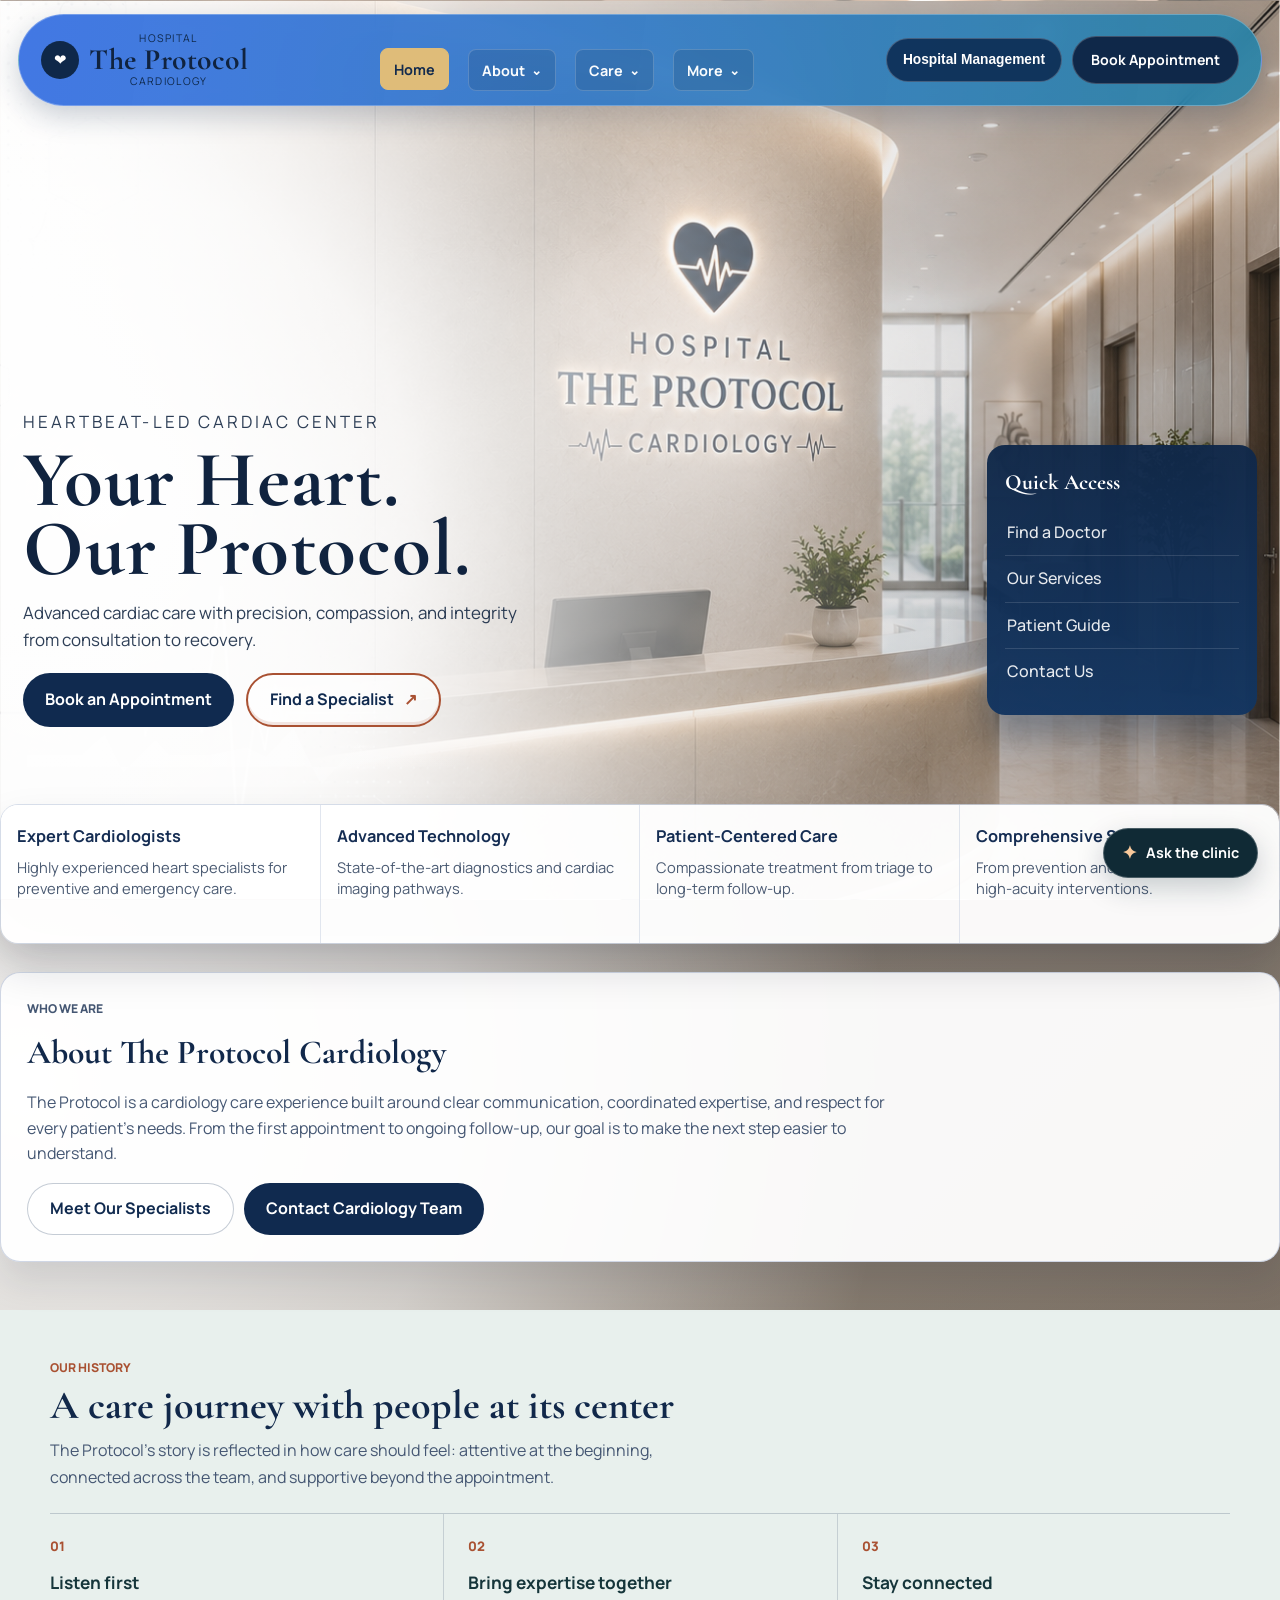
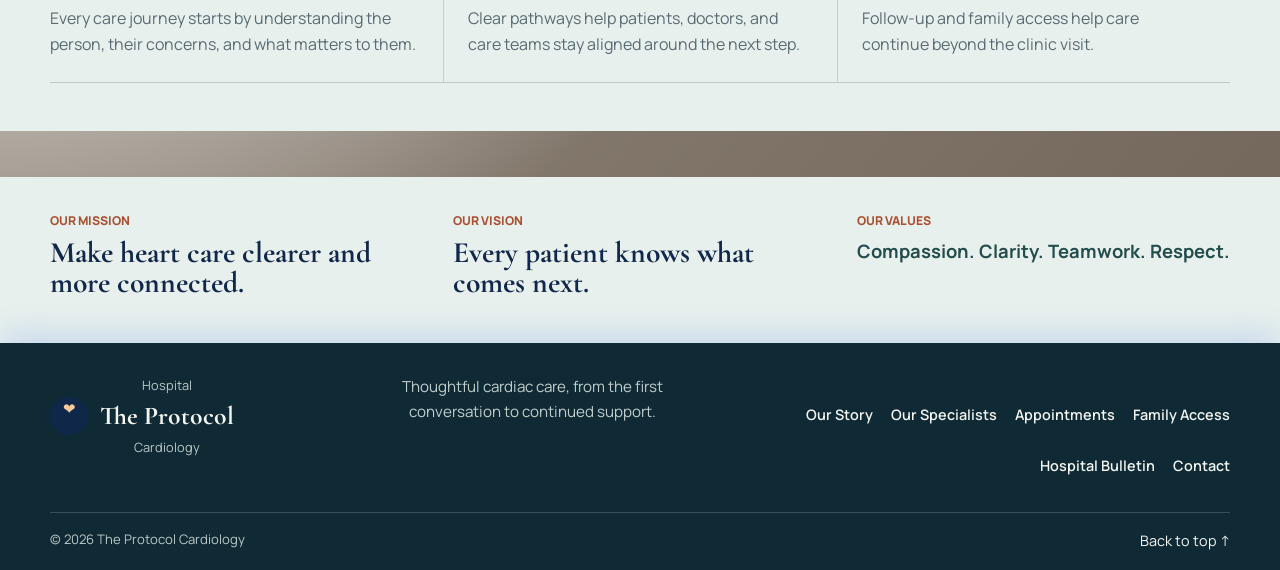
==== commit b267167a: "Enlarge homepage navigation and sync dashboard active nav" ====
--- a/src/index.html
+++ b/src/index.html
@@ -1,4 +1,4 @@
-    <link rel="stylesheet" href="css/styles.css?v=history-band-20261017">
+    <link rel="stylesheet" href="css/styles.css?v=home-nav-dashboard-active-20261017">
 <!DOCTYPE html>
 <html lang="en">
 <head>
@@ -75,7 +75,7 @@
                 <p>Advanced cardiac care with precision, compassion, and integrity from consultation to recovery.</p>
                 <div class="protocol-hero-actions">
                     <a href="pages/appointments.html" class="protocol-cta-primary">Book an Appointment</a>
-                    <a href="pages/doctors.html" class="protocol-cta-ghost">Find a Specialist</a>
+                    <a href="pages/doctors.html" class="protocol-cta-specialist">Find a Specialist <span aria-hidden="true">↗</span></a>
                 </div>
             </div>
 
--- a/src/css/styles.css
+++ b/src/css/styles.css
@@ -455,6 +455,24 @@
 .doctor-directory-message {
     grid-column: 1 / -1;
     color: var(--text-light);
+}
+
+.doctor-appointment-actions {
+    display: grid;
+    gap: 8px;
+    min-width: 230px;
+}
+
+.doctor-reassign-controls {
+    display: grid;
+    grid-template-columns: minmax(0, 1fr) auto;
+    align-items: center;
+    gap: 6px;
+}
+
+.doctor-reassign-controls select {
+    min-width: 0;
+    max-width: 280px;
 }
 
 .featured-doctor:hover .doctor-photo {
@@ -2311,7 +2329,8 @@
 }
 
 .protocol-cta-primary,
-.protocol-cta-ghost {
+.protocol-cta-ghost,
+.protocol-cta-specialist {
     text-decoration: none;
     display: inline-flex;
     align-items: center;
@@ -2323,7 +2342,8 @@
 }
 
 .protocol-cta-primary:hover,
-.protocol-cta-ghost:hover {
+.protocol-cta-ghost:hover,
+.protocol-cta-specialist:hover {
     transform: translateY(-2px);
 }
 
@@ -2336,6 +2356,18 @@
     border: 1px solid rgba(16, 42, 79, 0.24);
     background: rgba(255, 255, 255, 0.88);
     color: #102a4f;
+}
+
+.protocol-cta-specialist {
+    gap: 10px;
+    border: 2px solid #a95132;
+    background: rgba(255, 255, 255, 0.58);
+    color: #102a4f;
+    box-shadow: inset 0 -3px 0 rgba(169, 81, 50, 0.14);
+}
+
+.protocol-cta-specialist span {
+    color: #a95132;
 }
 
 .protocol-quick-access {
@@ -2921,6 +2953,14 @@
 }
 
 @media (max-width: 760px) {
+    .doctor-appointment-actions {
+        min-width: 190px;
+    }
+
+    .doctor-reassign-controls {
+        grid-template-columns: 1fr;
+    }
+
     .protocol-history-section {
         padding: 36px 24px;
     }
@@ -5812,8 +5852,30 @@
 .protocol-nav-group > summary {
     color: rgba(255, 255, 255, 0.98);
     text-decoration: none;
-    font: 700 0.82rem 'Manrope', 'Segoe UI', sans-serif;
+    display: flex;
+    align-items: center;
+    min-height: 42px;
+    padding: 10px 13px;
+    border: 1px solid rgba(255, 255, 255, 0.18);
+    border-radius: 8px;
+    background: rgba(8, 38, 68, 0.16);
+    font: 700 0.9rem 'Manrope', 'Segoe UI', sans-serif;
     white-space: nowrap;
+    transition: background-color 0.2s ease, color 0.2s ease, border-color 0.2s ease;
+}
+
+.protocol-top-nav > a:hover,
+.protocol-top-nav > a:focus-visible,
+.protocol-nav-group > summary:hover,
+.protocol-nav-group > summary:focus-visible {
+    background: rgba(255, 255, 255, 0.24);
+    border-color: rgba(255, 255, 255, 0.48);
+}
+
+.protocol-top-nav > a.active {
+    color: #10233f;
+    background: #f1c46f;
+    border-color: #f1c46f;
 }
 
 .protocol-nav-group {
@@ -5865,9 +5927,9 @@
 
 .protocol-menu-toggle { display: none; }
 
-.protocol-nav-shell .protocol-nav-actions { gap: 8px; }
-.protocol-nav-shell .protocol-management-btn { padding: 9px 12px; font-size: 0.75rem; white-space: nowrap; }
-.protocol-nav-shell .protocol-appointment-btn { padding: 10px 14px; font-size: 0.78rem; white-space: nowrap; }
+.protocol-nav-shell .protocol-nav-actions { gap: 10px; }
+.protocol-nav-shell .protocol-management-btn { min-height: 44px; padding: 12px 16px; font-size: 0.86rem; white-space: nowrap; }
+.protocol-nav-shell .protocol-appointment-btn { min-height: 44px; padding: 12px 18px; font-size: 0.88rem; white-space: nowrap; }
 
 @media (max-width: 1100px) {
     .protocol-nav-shell {
@@ -5912,8 +5974,8 @@
 
     .protocol-nav-shell .protocol-top-nav > a,
     .protocol-nav-shell .protocol-nav-group > summary {
-        min-height: 40px;
-        padding: 10px 12px;
+        min-height: 46px;
+        padding: 12px 14px;
         color: #fff;
         background: rgba(8, 38, 68, 0.24);
         border-radius: 4px;
@@ -5950,5 +6012,5 @@
     .protocol-logo-text h1 { font-size: 1.55rem; }
     .protocol-nav-shell .protocol-nav-actions { display: grid; grid-template-columns: 1fr 1fr; width: 100%; }
     .protocol-nav-shell .protocol-management-btn,
-    .protocol-nav-shell .protocol-appointment-btn { display: flex; justify-content: center; min-width: 0; padding: 10px 8px; white-space: normal; text-align: center; }
+    .protocol-nav-shell .protocol-appointment-btn { display: flex; justify-content: center; min-width: 0; min-height: 48px; padding: 12px 10px; white-space: normal; text-align: center; }
 }
--- a/src/css/styles.css
+++ b/src/css/styles.css
@@ -455,6 +455,24 @@
 .doctor-directory-message {
     grid-column: 1 / -1;
     color: var(--text-light);
+}
+
+.doctor-appointment-actions {
+    display: grid;
+    gap: 8px;
+    min-width: 230px;
+}
+
+.doctor-reassign-controls {
+    display: grid;
+    grid-template-columns: minmax(0, 1fr) auto;
+    align-items: center;
+    gap: 6px;
+}
+
+.doctor-reassign-controls select {
+    min-width: 0;
+    max-width: 280px;
 }
 
 .featured-doctor:hover .doctor-photo {
@@ -2311,7 +2329,8 @@
 }
 
 .protocol-cta-primary,
-.protocol-cta-ghost {
+.protocol-cta-ghost,
+.protocol-cta-specialist {
     text-decoration: none;
     display: inline-flex;
     align-items: center;
@@ -2323,7 +2342,8 @@
 }
 
 .protocol-cta-primary:hover,
-.protocol-cta-ghost:hover {
+.protocol-cta-ghost:hover,
+.protocol-cta-specialist:hover {
     transform: translateY(-2px);
 }
 
@@ -2336,6 +2356,18 @@
     border: 1px solid rgba(16, 42, 79, 0.24);
     background: rgba(255, 255, 255, 0.88);
     color: #102a4f;
+}
+
+.protocol-cta-specialist {
+    gap: 10px;
+    border: 2px solid #a95132;
+    background: rgba(255, 255, 255, 0.58);
+    color: #102a4f;
+    box-shadow: inset 0 -3px 0 rgba(169, 81, 50, 0.14);
+}
+
+.protocol-cta-specialist span {
+    color: #a95132;
 }
 
 .protocol-quick-access {
@@ -2921,6 +2953,14 @@
 }
 
 @media (max-width: 760px) {
+    .doctor-appointment-actions {
+        min-width: 190px;
+    }
+
+    .doctor-reassign-controls {
+        grid-template-columns: 1fr;
+    }
+
     .protocol-history-section {
         padding: 36px 24px;
     }
@@ -5812,8 +5852,30 @@
 .protocol-nav-group > summary {
     color: rgba(255, 255, 255, 0.98);
     text-decoration: none;
-    font: 700 0.82rem 'Manrope', 'Segoe UI', sans-serif;
+    display: flex;
+    align-items: center;
+    min-height: 42px;
+    padding: 10px 13px;
+    border: 1px solid rgba(255, 255, 255, 0.18);
+    border-radius: 8px;
+    background: rgba(8, 38, 68, 0.16);
+    font: 700 0.9rem 'Manrope', 'Segoe UI', sans-serif;
     white-space: nowrap;
+    transition: background-color 0.2s ease, color 0.2s ease, border-color 0.2s ease;
+}
+
+.protocol-top-nav > a:hover,
+.protocol-top-nav > a:focus-visible,
+.protocol-nav-group > summary:hover,
+.protocol-nav-group > summary:focus-visible {
+    background: rgba(255, 255, 255, 0.24);
+    border-color: rgba(255, 255, 255, 0.48);
+}
+
+.protocol-top-nav > a.active {
+    color: #10233f;
+    background: #f1c46f;
+    border-color: #f1c46f;
 }
 
 .protocol-nav-group {
@@ -5865,9 +5927,9 @@
 
 .protocol-menu-toggle { display: none; }
 
-.protocol-nav-shell .protocol-nav-actions { gap: 8px; }
-.protocol-nav-shell .protocol-management-btn { padding: 9px 12px; font-size: 0.75rem; white-space: nowrap; }
-.protocol-nav-shell .protocol-appointment-btn { padding: 10px 14px; font-size: 0.78rem; white-space: nowrap; }
+.protocol-nav-shell .protocol-nav-actions { gap: 10px; }
+.protocol-nav-shell .protocol-management-btn { min-height: 44px; padding: 12px 16px; font-size: 0.86rem; white-space: nowrap; }
+.protocol-nav-shell .protocol-appointment-btn { min-height: 44px; padding: 12px 18px; font-size: 0.88rem; white-space: nowrap; }
 
 @media (max-width: 1100px) {
     .protocol-nav-shell {
@@ -5912,8 +5974,8 @@
 
     .protocol-nav-shell .protocol-top-nav > a,
     .protocol-nav-shell .protocol-nav-group > summary {
-        min-height: 40px;
-        padding: 10px 12px;
+        min-height: 46px;
+        padding: 12px 14px;
         color: #fff;
         background: rgba(8, 38, 68, 0.24);
         border-radius: 4px;
@@ -5950,5 +6012,5 @@
     .protocol-logo-text h1 { font-size: 1.55rem; }
     .protocol-nav-shell .protocol-nav-actions { display: grid; grid-template-columns: 1fr 1fr; width: 100%; }
     .protocol-nav-shell .protocol-management-btn,
-    .protocol-nav-shell .protocol-appointment-btn { display: flex; justify-content: center; min-width: 0; padding: 10px 8px; white-space: normal; text-align: center; }
+    .protocol-nav-shell .protocol-appointment-btn { display: flex; justify-content: center; min-width: 0; min-height: 48px; padding: 12px 10px; white-space: normal; text-align: center; }
 }
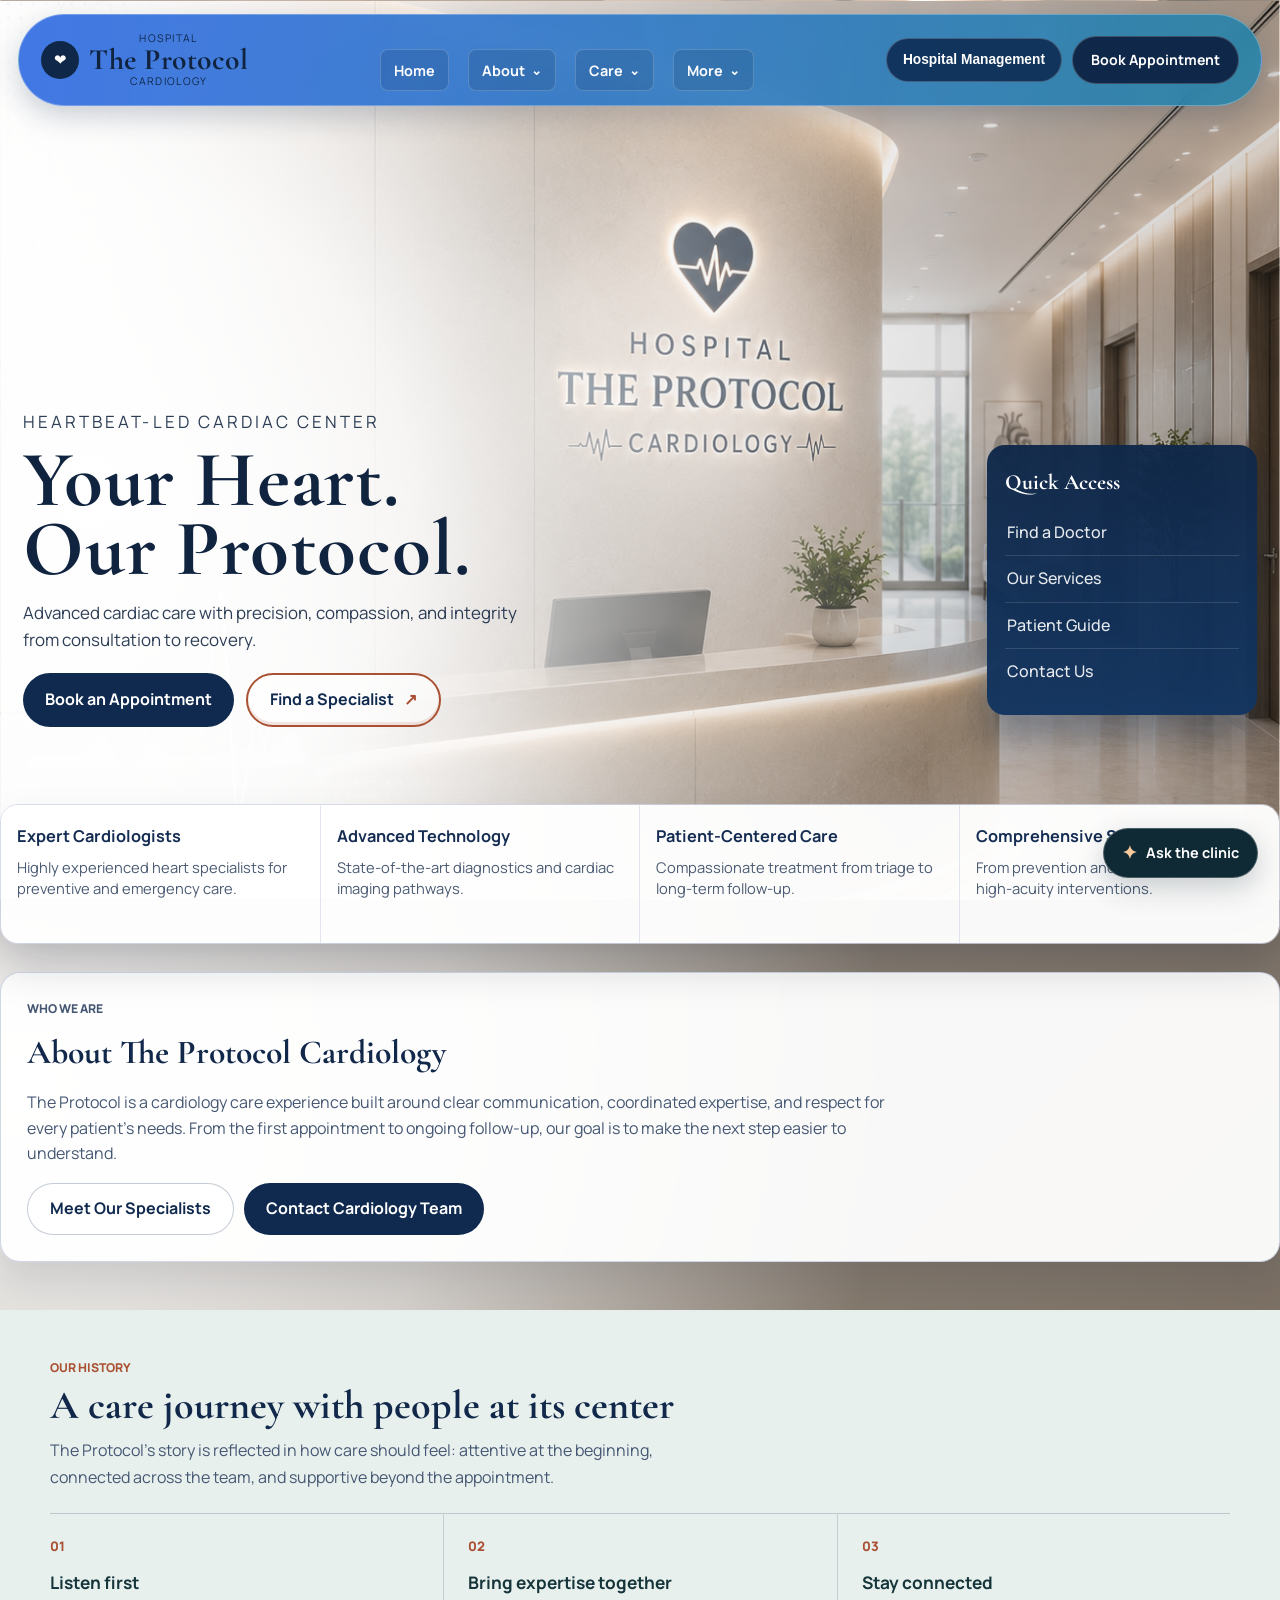
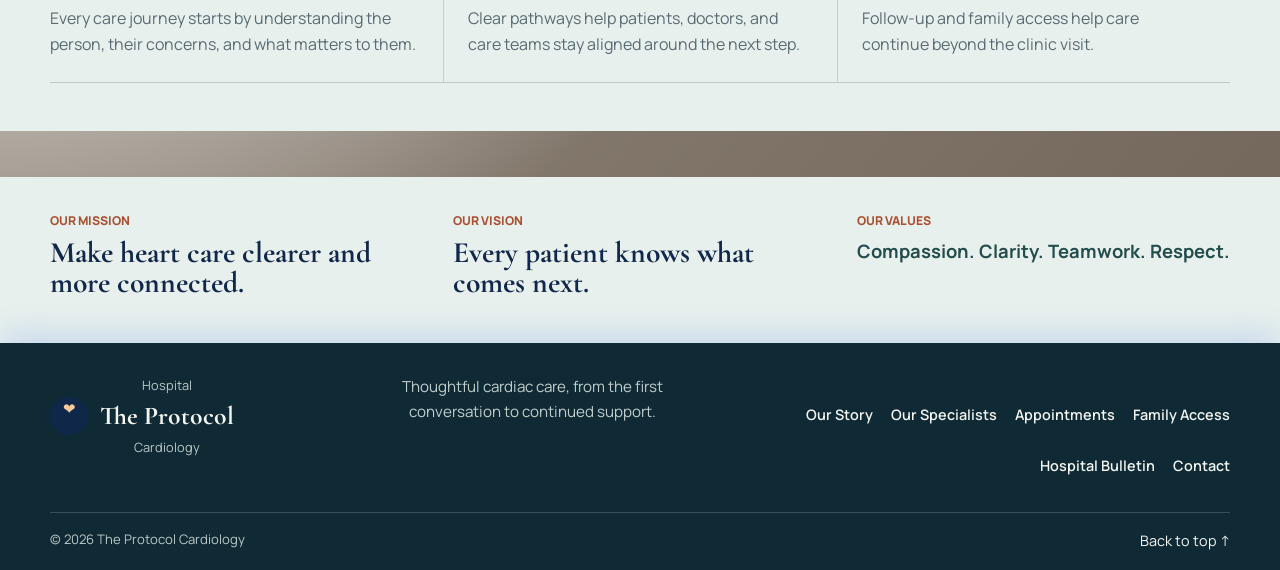
==== commit 68f44882: "Remove default highlight from homepage Home nav" ====
--- a/src/index.html
+++ b/src/index.html
@@ -1,4 +1,4 @@
-    <link rel="stylesheet" href="css/styles.css?v=home-nav-dashboard-active-20261017">
+    <link rel="stylesheet" href="css/styles.css?v=home-nav-no-default-highlight-20261017">
 <!DOCTYPE html>
 <html lang="en">
 <head>
@@ -35,7 +35,7 @@
             </button>
 
             <nav id="protocol-primary-nav" class="protocol-top-nav" aria-label="Primary navigation">
-                <a href="#home" class="active">Home</a>
+                <a href="#home">Home</a>
                 <details class="protocol-nav-group">
                     <summary>About</summary>
                     <div class="protocol-nav-menu">
--- a/src/css/styles.css
+++ b/src/css/styles.css
@@ -2189,7 +2189,6 @@
     transition: opacity 0.2s ease, transform 0.2s ease;
 }
 
-.protocol-top-nav a.active,
 .protocol-top-nav a:hover {
     opacity: 0.9;
     transform: translateY(-1px);
@@ -5872,12 +5871,6 @@
     border-color: rgba(255, 255, 255, 0.48);
 }
 
-.protocol-top-nav > a.active {
-    color: #10233f;
-    background: #f1c46f;
-    border-color: #f1c46f;
-}
-
 .protocol-nav-group {
     position: relative;
 }
--- a/src/css/styles.css
+++ b/src/css/styles.css
@@ -2189,7 +2189,6 @@
     transition: opacity 0.2s ease, transform 0.2s ease;
 }
 
-.protocol-top-nav a.active,
 .protocol-top-nav a:hover {
     opacity: 0.9;
     transform: translateY(-1px);
@@ -5872,12 +5871,6 @@
     border-color: rgba(255, 255, 255, 0.48);
 }
 
-.protocol-top-nav > a.active {
-    color: #10233f;
-    background: #f1c46f;
-    border-color: #f1c46f;
-}
-
 .protocol-nav-group {
     position: relative;
 }
